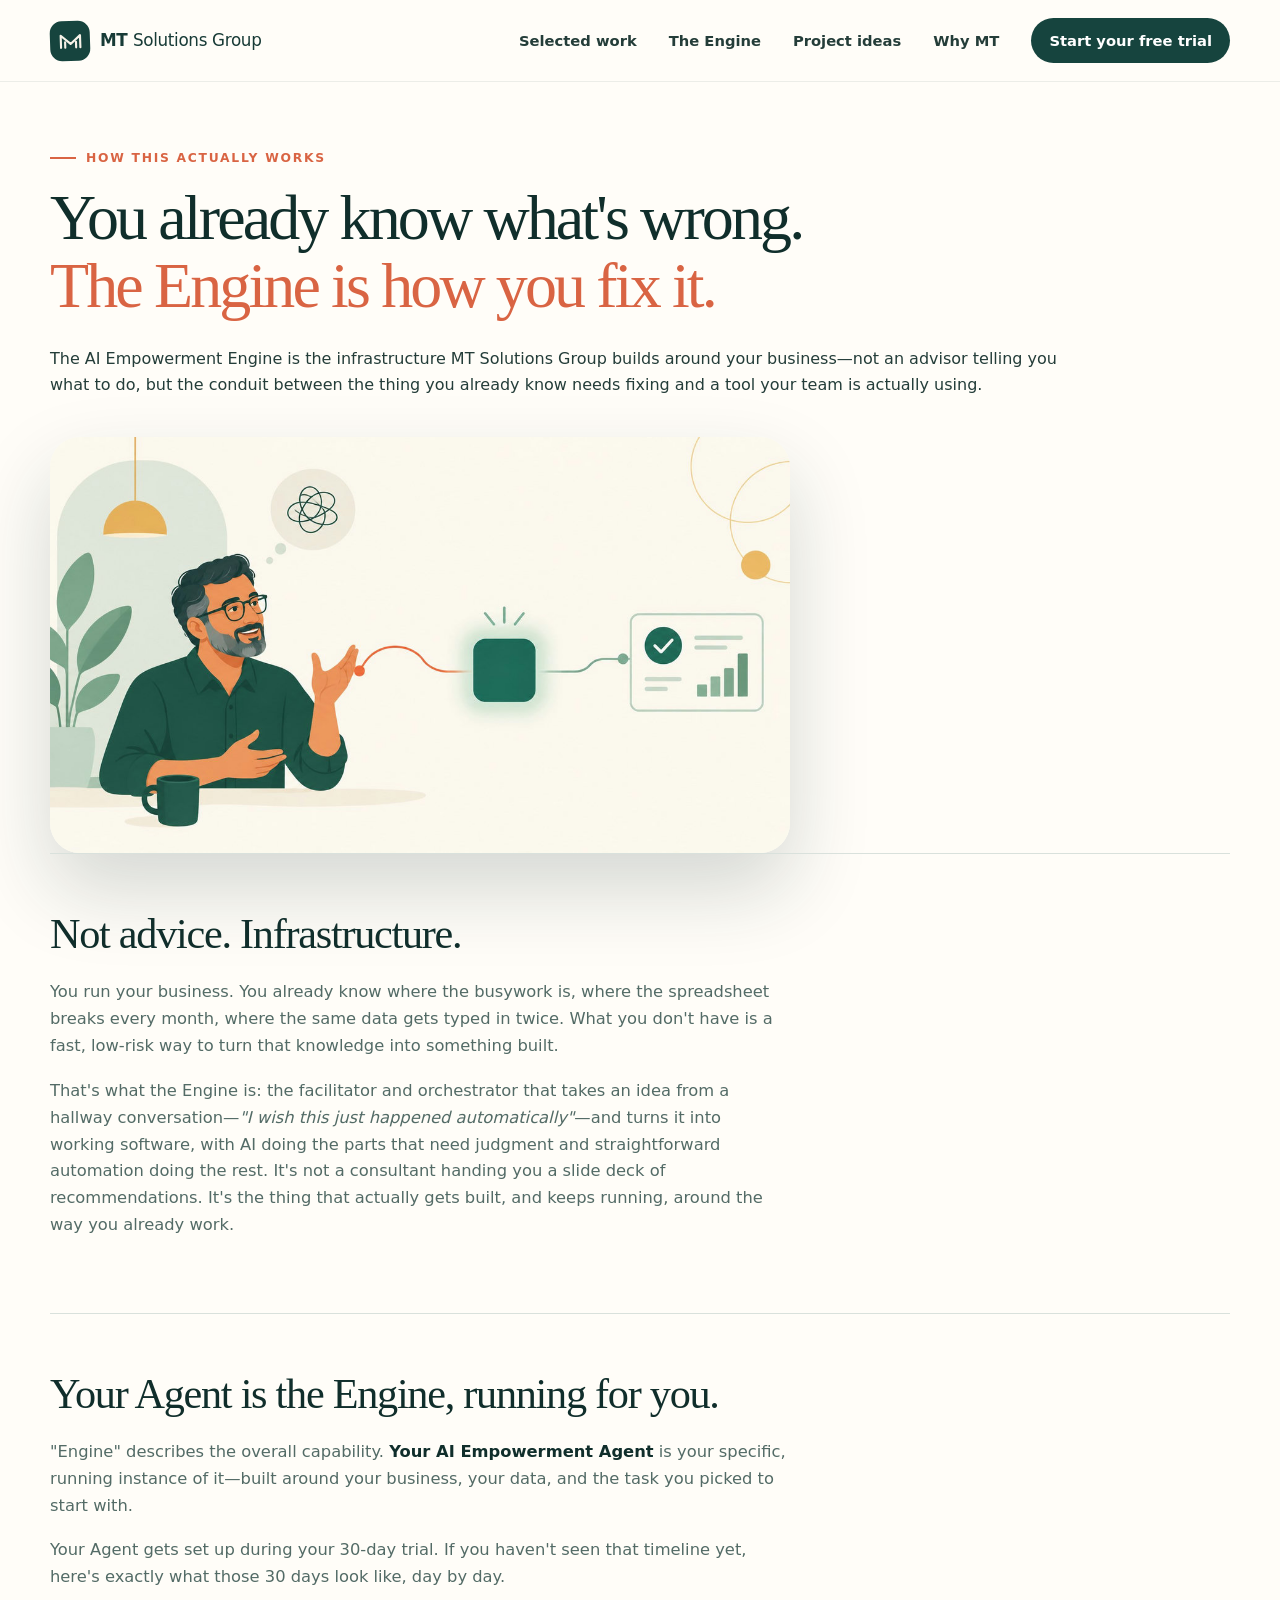
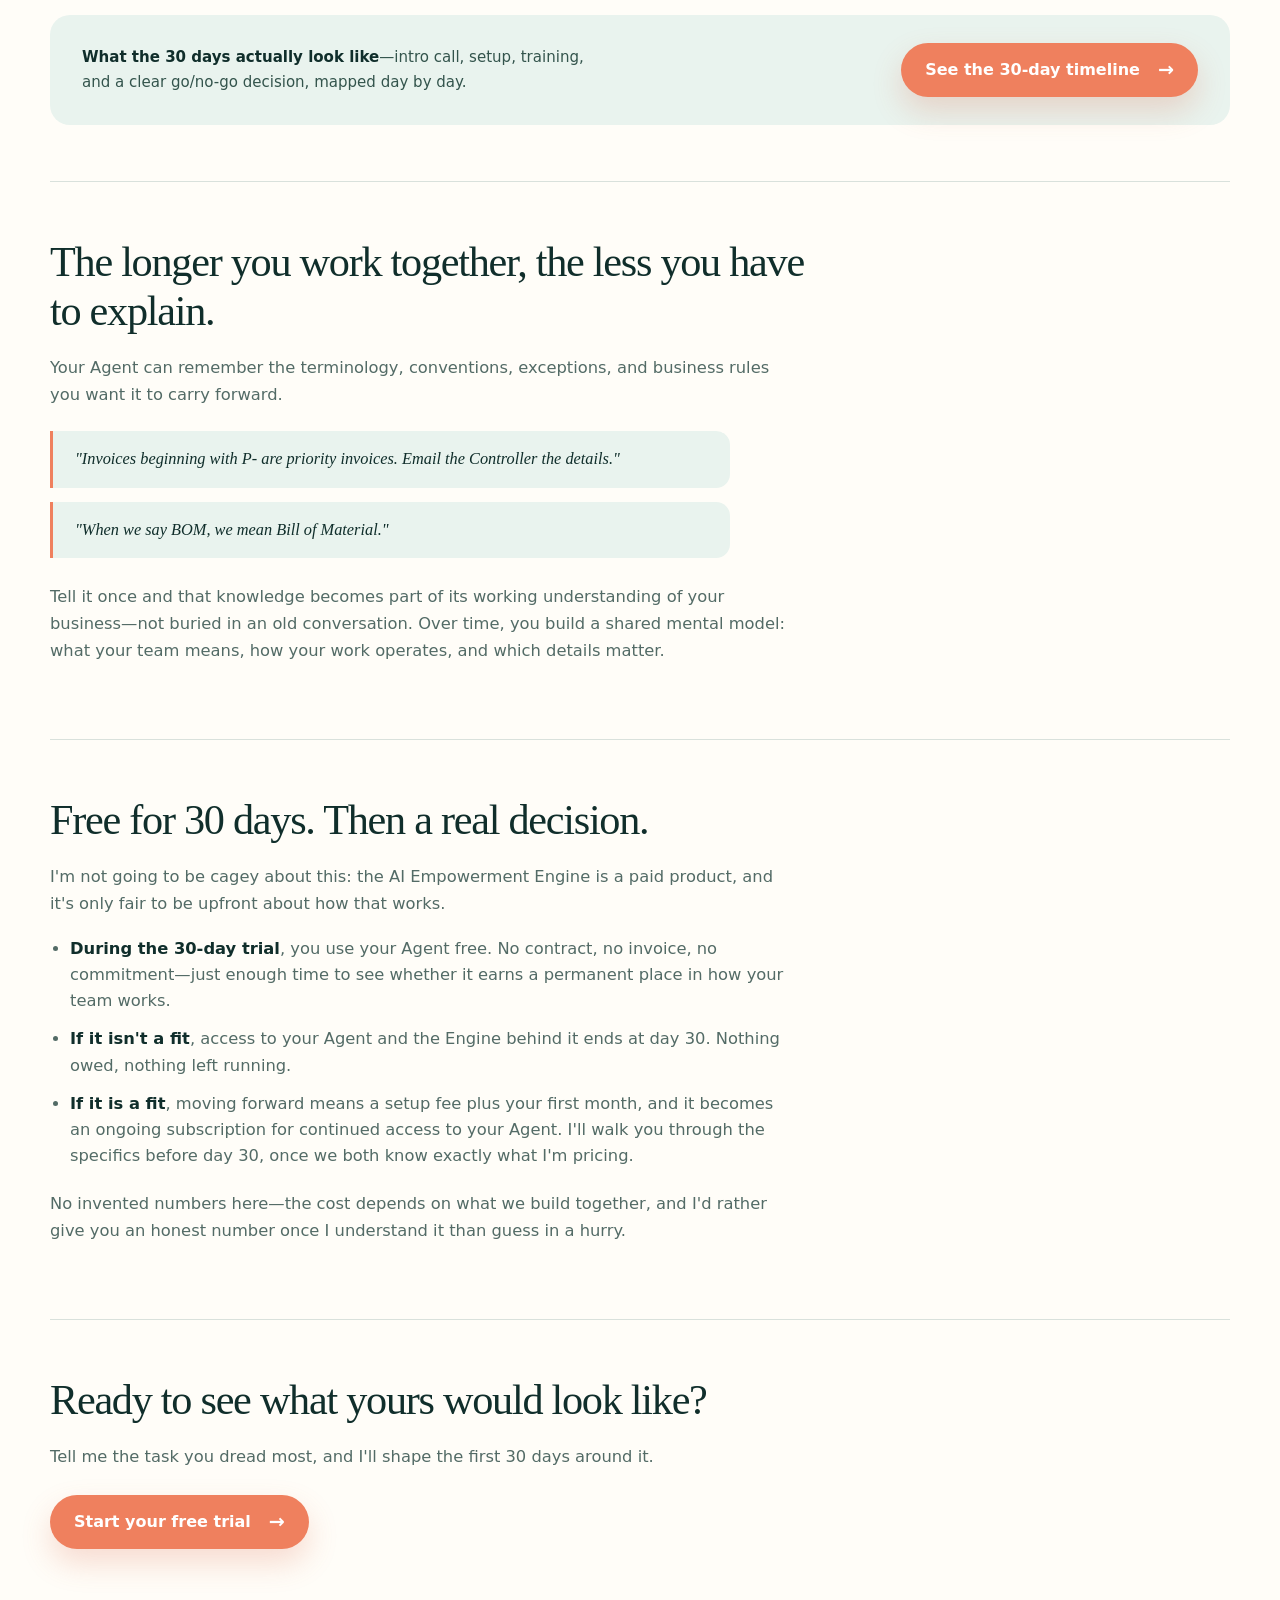
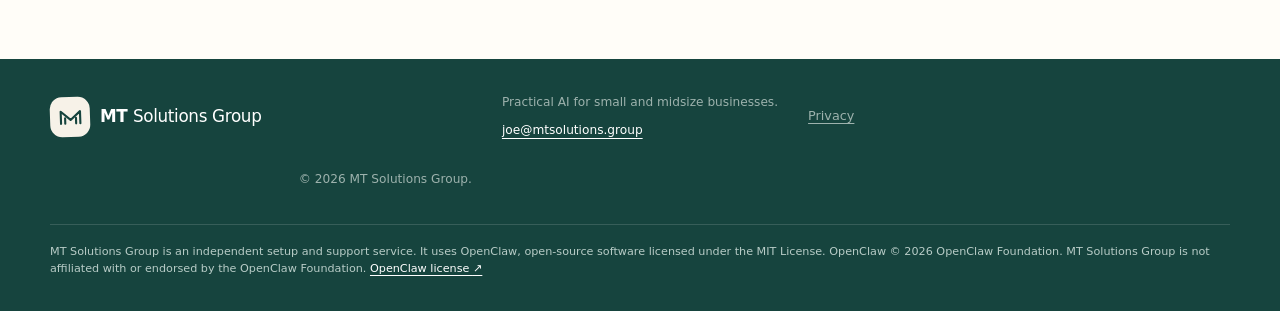
==== empowerment-engine.html @ b466e2d0 "Constrain hero image width to match the page's text column" ====
<!doctype html>
<html lang="en"><head><meta charset="UTF-8" /><meta name="viewport" content="width=device-width, initial-scale=1" />
<title>The AI Empowerment Engine | MT Solutions Group</title><meta name="description" content="What the AI Empowerment Engine is, how your AI Empowerment Agent relates to it, and what actually happens after your 30-day trial." />
<link rel="stylesheet" href="styles.css" /><script src="app.js" defer></script>
<style>
.engine-page{padding-block:70px 100px}
.engine-intro{max-width:1040px}
.engine-intro h1{font:500 clamp(2.6rem,5vw,4.6rem)/1.06 Georgia,serif;letter-spacing:-.045em;margin:0 0 26px;color:var(--ink-deep)}
@media(min-width:761px){.engine-intro h1{white-space:nowrap}}
.engine-intro h1 em{color:var(--coral-dark);font-style:normal}
.engine-intro>p:last-child{max-width:720px;font-size:1.12rem;line-height:1.65;color:#536b66}
.engine-hero-art{max-width:740px;margin-top:40px;border-radius:30px;overflow:hidden;box-shadow:0 36px 80px rgba(16,46,43,.18)}
.engine-hero-art img{display:block;width:100%;height:auto}
.engine-section{border-top:1px solid var(--line);padding-block:56px}
.engine-section h2{font:500 clamp(1.9rem,3.3vw,2.7rem)/1.15 Georgia,serif;letter-spacing:-.03em;color:var(--ink-deep);margin:0 0 20px;max-width:760px}
.engine-section p{max-width:740px;color:#536b66;margin:0 0 18px;font-size:1.02rem;line-height:1.65}
.engine-section p strong{color:var(--ink-deep)}
.engine-link-card{display:flex;flex-wrap:wrap;align-items:center;justify-content:space-between;gap:20px;margin-top:24px;padding:28px 32px;background:var(--mint-pale);border-radius:20px}
.engine-link-card p{margin:0;max-width:520px;color:#33544c;font-size:.94rem}
.engine-link-card .button{flex-shrink:0}
.engine-examples{margin:22px 0 26px;display:grid;gap:14px;max-width:680px}
.engine-examples blockquote{margin:0;padding:16px 22px;border-left:3px solid var(--coral);background:var(--mint-pale);border-radius:0 14px 14px 0;font:italic 500 1.02rem/1.5 Georgia,serif;color:var(--ink-deep)}
.engine-honesty ul{margin:0 0 22px;padding-left:20px;color:#536b66;max-width:740px}
.engine-honesty li{margin-bottom:12px;line-height:1.6;font-size:1.02rem}
.engine-honesty li strong{color:var(--ink-deep)}
.engine-cta{padding-block:56px 10px}
.engine-cta .button{margin-top:6px}
@media(max-width:760px){
.engine-link-card{flex-direction:column;align-items:flex-start}
.engine-link-card .button{width:100%;justify-content:center}
}
</style></head><body>
<a class="skip-link" href="#main">Skip to content</a>
    <header class="site-header">
      <a class="brand" href="index.html#top" aria-label="MT Solutions Group home">
        <span class="brand-mark" aria-hidden="true">
          <svg viewBox="0 0 48 48" role="img">
            <path d="M8 34V14l16 14 16-14v20" />
            <path d="M15 34V25m18 9v-9" />
          </svg>
        </span>
        <span class="brand-name">MT <strong>Solutions Group</strong></span>
      </a>

      <button class="menu-button" type="button" aria-expanded="false" aria-controls="site-nav">
        <span></span><span></span><span></span>
        <span class="sr-only">Open menu</span>
      </button>

      <nav id="site-nav" class="site-nav" aria-label="Main navigation">
        <a href="selected-work.html">Selected work</a>
        <a href="empowerment-engine.html">The Engine</a>
        <a href="project-ideas.html">Project ideas</a>
        <a href="index.html#about">Why MT</a>
        <a class="nav-cta" href="get-started.html#fork">Start your free trial</a>
      </nav>
    </header>

<main id="main" class="section-shell engine-page">

<div class="engine-intro"><p class="eyebrow"><span></span> How this actually works</p>
<h1>You already know what's wrong.<br /><em>The Engine is how you fix it.</em></h1>
<p>The AI Empowerment Engine is the infrastructure MT Solutions Group builds around your business—not an advisor telling you what to do, but the conduit between the thing you already know needs fixing and a tool your team is actually using.</p>
<div class="engine-hero-art"><img src="empowerment-engine-hero.jpg" width="1200" height="675" alt="A person mid-conversation, an already-understood problem shown as a small tangled icon above their head, connected by a line to a deep green Engine node, which connects onward to a finished dashboard with a checkmark and rising bars." /></div>
</div>

<section class="engine-section" aria-labelledby="what-heading">
<h2 id="what-heading">Not advice. Infrastructure.</h2>
<p>You run your business. You already know where the busywork is, where the spreadsheet breaks every month, where the same data gets typed in twice. What you don't have is a fast, low-risk way to turn that knowledge into something built.</p>
<p>That's what the Engine is: the facilitator and orchestrator that takes an idea from a hallway conversation—<em>"I wish this just happened automatically"</em>—and turns it into working software, with AI doing the parts that need judgment and straightforward automation doing the rest. It's not a consultant handing you a slide deck of recommendations. It's the thing that actually gets built, and keeps running, around the way you already work.</p>
</section>

<section class="engine-section" aria-labelledby="agent-heading">
<h2 id="agent-heading">Your Agent is the Engine, running for you.</h2>
<p>"Engine" describes the overall capability. <strong>Your AI Empowerment Agent</strong> is your specific, running instance of it—built around your business, your data, and the task you picked to start with.</p>
<p>Your Agent gets set up during your 30-day trial. If you haven't seen that timeline yet, here's exactly what those 30 days look like, day by day.</p>
<div class="engine-link-card">
<p><strong>What the 30 days actually look like</strong>—intro call, setup, training, and a clear go/no-go decision, mapped day by day.</p>
<a class="button button-primary" href="get-started.html#timeline">See the 30-day timeline <span aria-hidden="true">→</span></a>
</div>
</section>

<section class="engine-section" aria-labelledby="memory-heading" id="memory">
<h2 id="memory-heading">The longer you work together, the less you have to explain.</h2>
<p>Your Agent can remember the terminology, conventions, exceptions, and business rules you want it to carry forward.</p>
<div class="engine-examples">
<blockquote>"Invoices beginning with P- are priority invoices. Email the Controller the details."</blockquote>
<blockquote>"When we say BOM, we mean Bill of Material."</blockquote>
</div>
<p>Tell it once and that knowledge becomes part of its working understanding of your business—not buried in an old conversation. Over time, you build a shared mental model: what your team means, how your work operates, and which details matter.</p>
</section>

<section class="engine-section engine-honesty" aria-labelledby="day30-heading">
<h2 id="day30-heading">Free for 30 days. Then a real decision.</h2>
<p>I'm not going to be cagey about this: the AI Empowerment Engine is a paid product, and it's only fair to be upfront about how that works.</p>
<ul>
<li><strong>During the 30-day trial</strong>, you use your Agent free. No contract, no invoice, no commitment—just enough time to see whether it earns a permanent place in how your team works.</li>
<li><strong>If it isn't a fit</strong>, access to your Agent and the Engine behind it ends at day 30. Nothing owed, nothing left running.</li>
<li><strong>If it is a fit</strong>, moving forward means a setup fee plus your first month, and it becomes an ongoing subscription for continued access to your Agent. I'll walk you through the specifics before day 30, once we both know exactly what I'm pricing.</li>
</ul>
<p>No invented numbers here—the cost depends on what we build together, and I'd rather give you an honest number once I understand it than guess in a hurry.</p>
</section>

<section class="engine-section engine-cta" aria-labelledby="cta-heading">
<h2 id="cta-heading">Ready to see what yours would look like?</h2>
<p>Tell me the task you dread most, and I'll shape the first 30 days around it.</p>
<a class="button button-primary" href="get-started.html#fork">Start your free trial <span aria-hidden="true">→</span></a>
</section>

</main>

    <footer class="site-footer">
      <a class="brand brand-footer" href="index.html#top">
        <span class="brand-mark" aria-hidden="true">
          <svg viewBox="0 0 48 48"><path d="M8 34V14l16 14 16-14v20"/><path d="M15 34V25m18 9v-9"/></svg>
        </span>
        <span class="brand-name">MT <strong>Solutions Group</strong></span>
      </a>
      <div class="footer-contact"><p>Practical AI for small and midsize businesses.</p><a href="mailto:joe@mtsolutions.group">joe@mtsolutions.group</a></div>
      <div class="privacy-links"><a href="privacy.html">Privacy</a><button type="button" data-analytics-settings hidden>Analytics preferences</button></div>
      <p class="copyright">© <span id="year"></span> MT Solutions Group.</p>
      <p class="footer-legal">MT Solutions Group is an independent setup and support service. It uses OpenClaw, open-source software licensed under the MIT License. OpenClaw © 2026 OpenClaw Foundation. MT Solutions Group is not affiliated with or endorsed by the OpenClaw Foundation. <a href="https://github.com/openclaw/openclaw/blob/main/LICENSE" target="_blank" rel="noopener noreferrer">OpenClaw license <span aria-hidden="true">↗</span></a></p>
    </footer>
</body></html>
---- styles.css ----
:root {
  --ink: #183b37;
  --ink-deep: #102e2b;
  --forest: #16443e;
  --forest-bright: #1f5a51;
  --mint: #b9dfce;
  --mint-pale: #e9f3ee;
  --coral: #ef805e;
  --coral-dark: #d96443;
  --cream: #f7f2e8;
  --paper: #fffdf8;
  --gold: #f2c978;
  --text: #243d39;
  --muted: #687b77;
  --line: #d9e1dc;
  --shadow: 0 22px 60px rgba(21, 58, 53, 0.12);
  --radius: 26px;
}

* { box-sizing: border-box; }
html { scroll-behavior: smooth; }
body {
  margin: 0;
  color: var(--text);
  background: var(--paper);
  font-family: Inter, ui-sans-serif, system-ui, -apple-system, BlinkMacSystemFont, "Segoe UI", sans-serif;
  line-height: 1.6;
  -webkit-font-smoothing: antialiased;
}

button, input, textarea { font: inherit; }
button, a { -webkit-tap-highlight-color: transparent; }
a { color: inherit; text-decoration: none; }
button { color: inherit; }
.sr-only {
  position: absolute !important;
  width: 1px; height: 1px; padding: 0; margin: -1px;
  overflow: hidden; clip: rect(0, 0, 0, 0); white-space: nowrap; border: 0;
}
.skip-link {
  position: fixed; z-index: 1000; left: 1rem; top: -5rem;
  background: var(--cream); color: var(--ink); padding: .75rem 1rem; border-radius: 8px;
}
.skip-link:focus { top: 1rem; }

.section-shell { width: min(1180px, calc(100% - 48px)); margin-inline: auto; }
.section-space { padding-block: 120px; }

.site-header {
  position: sticky; top: 0; z-index: 100;
  display: flex; align-items: center; justify-content: space-between;
  height: 82px; padding: 0 max(24px, calc((100vw - 1180px) / 2));
  background: rgba(255, 253, 248, .92);
  border-bottom: 1px solid rgba(24, 59, 55, .08);
  backdrop-filter: blur(16px);
}
.brand { display: inline-flex; align-items: center; gap: 10px; color: var(--ink); }
.brand-mark {
  display: grid; place-items: center; width: 40px; height: 40px;
  color: var(--cream); background: var(--forest); border-radius: 12px;
  transform: rotate(-2deg);
}
.brand-mark svg { width: 29px; fill: none; stroke: currentColor; stroke-width: 3.5; stroke-linecap: round; stroke-linejoin: round; }
.brand-name { font-size: 1.05rem; font-weight: 800; letter-spacing: -.02em; }
.brand-name strong { font-weight: 500; }
.site-nav { display: flex; align-items: center; gap: 32px; font-size: .92rem; font-weight: 650; }
.site-nav a:not(.nav-cta) { position: relative; }
.site-nav a:not(.nav-cta)::after {
  content: ""; position: absolute; left: 0; right: 100%; bottom: -5px; height: 2px;
  background: var(--coral); transition: right .22s ease;
}
.site-nav a:hover::after { right: 0; }
.nav-cta { padding: 11px 18px; color: white; background: var(--forest); border-radius: 999px; transition: transform .2s, background .2s; }
.nav-cta:hover { background: var(--forest-bright); transform: translateY(-2px); }
.menu-button { display: none; background: transparent; border: 0; padding: 8px; }
.menu-button > span:not(.sr-only) { display: block; width: 24px; height: 2px; margin: 5px; background: var(--ink); }

.hero {
  min-height: calc(100vh - 82px); display: grid; grid-template-columns: minmax(0, 1.03fr) minmax(0, .97fr);
  align-items: center; gap: 72px; padding-block: 88px 100px;
}
.eyebrow {
  display: flex; align-items: center; gap: 10px; margin: 0 0 20px;
  color: var(--coral-dark); font-size: .77rem; line-height: 1; font-weight: 800;
  text-transform: uppercase; letter-spacing: .14em;
}
.eyebrow span { display: block; width: 26px; height: 2px; background: currentColor; }
.hero h1, .section-heading h2, .about-card h2 {
  margin: 0; color: var(--ink-deep); font-family: Georgia, "Times New Roman", serif;
  font-weight: 500; letter-spacing: -.055em; line-height: .98;
}
.hero h1 { font-size: clamp(3.7rem, 6.3vw, 6rem); }
.hero h1 em { color: var(--coral); font-weight: 500; }
.hero-lede { max-width: 610px; margin: 32px 0 34px; color: #536b66; font-size: clamp(1.08rem, 2vw, 1.28rem); line-height: 1.7; }
.hero-lede p { margin: 0 0 16px; }
.hero-lede p:last-child { margin-bottom: 0; }
.hero-actions { display: flex; align-items: center; gap: 27px; flex-wrap: wrap; }
.button {
  display: inline-flex; align-items: center; justify-content: center; gap: 18px;
  min-height: 54px; padding: 0 24px; border: 0; border-radius: 999px;
  font-weight: 750; cursor: pointer; transition: transform .2s, box-shadow .2s, background .2s;
}
.button:hover { transform: translateY(-3px); }
.button-primary { color: white; background: var(--coral); box-shadow: 0 14px 30px rgba(217, 100, 67, .22); }
.button-primary:hover { background: var(--coral-dark); box-shadow: 0 18px 34px rgba(217, 100, 67, .3); }
.button span { font-size: 1.2rem; }
.text-link { color: var(--ink); font-weight: 750; border-bottom: 1px solid var(--mint); }
.text-link span { margin-left: 6px; color: var(--coral); }
.microcopy { margin: 17px 0 0 5px; color: #84938f; font-size: .8rem; }

.hero-visual { position: relative; z-index: 150; min-width: 0; isolation: isolate; }
.visual-glow {
  position: absolute; z-index: -2; inset: -18% -10%;
  background: radial-gradient(circle at center, rgba(185, 223, 206, .7), rgba(185, 223, 206, 0) 66%);
}
.engine-illustration {
  position: relative; width: 100%; aspect-ratio: 1448 / 1086;
  box-shadow: 0 36px 80px rgba(16, 46, 43, .18); border-radius: 30px;
}
.engine-illustration > img { display: block; width: 100%; height: 100%; object-fit: cover; border-radius: 30px; }
.engine-node {
  position: absolute; left: var(--nx); top: var(--ny); transform: translate(-50%, -50%);
  width: 5.6%; aspect-ratio: 1; display: grid; place-items: center;
}
.engine-node img { width: 52%; height: 52%; object-fit: contain; }
.engine-more {
  position: absolute; left: var(--nx); top: var(--ny); transform: translate(-50%, -50%);
  margin: 0; color: var(--forest); font-size: clamp(.52rem, 1.1vw, .66rem); font-weight: 800;
  letter-spacing: .02em; white-space: nowrap;
}
.engine-hub-label {
  position: absolute; left: var(--nx); top: var(--ny); transform: translate(-50%, -50%);
  width: 23%; aspect-ratio: 1.28; padding: 2%; box-sizing: border-box;
  display: grid; place-items: center; text-align: center;
  background: #195949; border-radius: 14%;
  box-shadow: 0 11px 24px rgba(10, 40, 34, .22), 0 2px 6px rgba(10, 40, 34, .18);
  will-change: transform, box-shadow;
}
.engine-hub-label:hover { animation: engine-hub-pulse 2.8s ease-in-out infinite; }
.engine-hub-label b {
  display: block; width: 100%; overflow-wrap: break-word;
  color: rgba(247, 242, 232, .9); font-size: clamp(.6rem, 1.25vw, .78rem); font-weight: 700; line-height: 1.25;
  text-shadow: 0 1px 2px rgba(5, 25, 21, .45);
}
@keyframes engine-hub-pulse {
  0%, 66%, 100% { transform: translate(-50%, -50%) scale(1); box-shadow: 0 11px 24px rgba(10, 40, 34, .22), 0 2px 6px rgba(10, 40, 34, .18); }
  78% { transform: translate(-50%, -50%) scale(1.035); box-shadow: 0 14px 30px rgba(10, 40, 34, .28), 0 3px 8px rgba(10, 40, 34, .2); }
  88% { transform: translate(-50%, -50%) scale(1); box-shadow: 0 11px 24px rgba(10, 40, 34, .22), 0 2px 6px rgba(10, 40, 34, .18); }
}
.engine-chat-trigger {
  position: absolute; left: var(--nx); top: var(--ny); transform: translate(-50%, -50%);
  background: #fff; border: 1px solid rgba(22, 68, 62, .14); border-radius: 999px;
  padding: 7px 13px; box-shadow: 0 10px 24px rgba(16, 46, 43, .14); cursor: help;
  font: inherit; white-space: nowrap;
}
.engine-chat-trigger span { font-size: clamp(.58rem, 1.35vw, .72rem); font-weight: 700; color: var(--ink); }
.engine-chat-trigger b { color: var(--coral-dark); }
.engine-chat-tooltip {
  position: absolute; z-index: 150; left: var(--nx); top: var(--ny);
  transform: translate(-50%, calc(-100% - 16px)) translateY(6px);
  width: min(320px, 78%); background: #fff; border-radius: 18px; padding: 16px 16px 10px;
  box-shadow: 0 30px 60px rgba(16, 46, 43, .24); border: 1px solid rgba(22, 68, 62, .1);
  opacity: 0; visibility: hidden; pointer-events: none;
  transition: opacity .18s ease, transform .18s ease, visibility .18s;
}
.engine-illustration:has(.engine-chat-trigger:hover) .engine-chat-tooltip,
.engine-illustration:has(.engine-chat-trigger:focus-visible) .engine-chat-tooltip,
.engine-chat-tooltip:hover,
.engine-chat-tooltip.is-open {
  opacity: 1; visibility: visible; pointer-events: auto; transform: translate(-50%, calc(-100% - 16px)) translateY(0);
}
.hero-visual:has(.engine-chat-trigger:hover),
.hero-visual:has(.engine-chat-trigger:focus-visible),
.hero-visual:has(.engine-chat-tooltip:hover),
.hero-visual:has(.engine-chat-tooltip.is-open) {
  z-index: 300;
}
.window-bar {
  display: flex; align-items: center; gap: 7px; height: 62px;
  margin-inline: -26px; padding-inline: 24px; border-bottom: 1px solid #e8ece9;
}
.window-bar > span { width: 8px; height: 8px; border-radius: 50%; background: #dce3df; }
.window-bar p { margin: 0 auto 0 8px; font-size: .82rem; font-weight: 750; }
.window-bar b { padding: 5px 10px; color: #236d50; background: #e5f5e9; border-radius: 20px; font-size: .68rem; text-transform: uppercase; letter-spacing: .08em; }
.creation-chat { display: flex; flex-direction: column; gap: 9px; padding: 22px 4px 4px; }
.creation-chat .chat-line { max-width: 94%; gap: 4px; }
.creation-chat .chat-bubble { padding: 9px 13px; font-size: .8rem; line-height: 1.4; border-radius: 14px; }
.creation-chat .chat-label { font-size: .6rem; }
.creation-more { margin: 0; padding: 1px 0 3px; text-align: center; color: #9fada8; font-size: .68rem; letter-spacing: .05em; }
.engine-proof {
  position: relative;
  display: grid; grid-template-columns: auto 1fr; gap: 11px; align-items: start;
  width: calc(100% - 38px); margin: 22px auto 0; padding: 14px 17px;
  color: #536b66; background: rgba(255, 253, 248, .88); border: 1px solid rgba(22, 68, 62, .12);
  border-radius: 16px; box-shadow: 0 14px 34px rgba(16, 46, 43, .08); backdrop-filter: blur(8px);
}
.engine-proof-mark { display: grid; place-items: center; width: 23px; height: 23px; color: white; background: var(--coral); border-radius: 50%; font-size: .74rem; font-weight: 800; }
.engine-proof p { margin: 1px 0 0; font-size: .77rem; line-height: 1.55; }
.engine-proof strong { color: var(--ink-deep); }
.proof-trigger {
  background: none; border: 0; padding: 0; margin: 0; font: inherit; cursor: help;
  color: var(--coral-dark); font-weight: 750; text-decoration: underline dotted; text-underline-offset: 3px;
}
.proof-trigger:hover, .proof-trigger:focus-visible { color: var(--coral); }
.proof-tooltip {
  position: absolute; z-index: 150; left: 50%; bottom: calc(100% + 14px);
  width: min(440px, 88vw); background: white; border-radius: 18px; overflow: hidden;
  box-shadow: 0 30px 60px rgba(16, 46, 43, .24); border: 1px solid rgba(22, 68, 62, .1);
  opacity: 0; visibility: hidden; pointer-events: none;
  transform: translateX(-50%) translateY(6px);
  transition: opacity .18s ease, transform .18s ease, visibility .18s;
}
.proof-tooltip img { display: block; width: 100%; height: auto; }
.proof-tooltip-caption { margin: 0; padding: 14px 18px 18px; font-size: .78rem; line-height: 1.55; color: #687b77; }
.proof-tooltip-caption strong { color: var(--ink-deep); }
.engine-proof:has(.proof-trigger:hover) .proof-tooltip,
.engine-proof:has(.proof-trigger:focus-visible) .proof-tooltip,
.proof-tooltip:hover,
.proof-tooltip.is-open {
  opacity: 1; visibility: visible; pointer-events: auto; transform: translateX(-50%) translateY(0);
}
.trust-strip { display: grid; grid-template-columns: repeat(3, 1fr); background: var(--ink-deep); color: white; padding: 28px max(24px, calc((100vw - 1180px) / 2)); }
.trust-strip > div { display: flex; align-items: center; gap: 16px; padding: 5px 28px; border-right: 1px solid rgba(255,255,255,.13); }
.trust-strip > div:first-child { padding-left: 0; }
.trust-strip > div:last-child { border: 0; }
.trust-strip span { color: var(--gold); font-family: Georgia, serif; font-size: 1.7rem; }
.trust-strip p { margin: 0; color: #b8ccc7; font-size: .78rem; line-height: 1.35; }
.trust-strip strong { display: block; color: white; font-size: .88rem; }

.section-heading { display: grid; grid-template-columns: 1fr 1fr; column-gap: 70px; align-items: end; margin-bottom: 52px; }
.section-heading .eyebrow { grid-column: 1 / -1; }
.section-heading h2 { font-size: clamp(2.65rem, 4.5vw, 4.4rem); }
.section-heading > p:last-child { max-width: 450px; margin: 0 0 5px; color: var(--muted); font-size: 1.08rem; }
.card-link { color: var(--ink); font-size: .82rem; font-weight: 750; }
.card-link b { margin-left: 5px; color: var(--coral); }

.eyebrow-light { color: var(--gold); }
.step-counter { padding: 6px 10px; color: #6c7e7a; background: #f1f5f2; border-radius: 20px; font-size: .68rem; font-weight: 750; }
.progress-track { height: 4px; background: #edf1ef; }
.progress-track span { display: block; width: 25%; height: 100%; background: var(--coral); transition: width .35s ease; }
.result-grid { display: grid; grid-template-columns: 1fr 1fr; gap: 10px; }
.result-grid div { padding: 12px 14px; background: #f1f6f3; border-radius: 12px; }
.result-grid small, .result-grid strong { display: block; }
.result-grid small { color: #80918c; font-size: .64rem; text-transform: uppercase; letter-spacing: .07em; }
.result-grid strong { color: var(--ink); font-size: .78rem; }
.lead-capture { margin-top: 14px; padding: 16px; background: var(--cream); border-radius: 15px; }
.lead-capture > p:first-child { margin: 0 0 12px; color: #5f6f6a; font-size: .74rem; line-height: 1.45; }
.lead-capture > p strong { color: var(--ink); font-size: .84rem; }
.lead-fields { display: grid; grid-template-columns: 1fr 1fr; gap: 8px; }
.lead-fields label { color: #687a75; font-size: .62rem; font-weight: 750; text-transform: uppercase; letter-spacing: .05em; }
.lead-fields input { width: 100%; margin-top: 3px; padding: 9px 10px; background: white; border: 1px solid #dcded8; border-radius: 8px; outline: none; font-size: .75rem; text-transform: none; letter-spacing: 0; }
.lead-fields input:focus { border-color: var(--forest-bright); }
.lead-capture .button { width: 100%; min-height: 42px; margin-top: 10px; font-size: .78rem; }
.preview-note { margin: 8px 0 0 !important; color: #9b7e66 !important; text-align: center; font-size: .62rem !important; }
.restart-button { display: block; margin: 12px auto 0; color: #70827d; background: transparent; border: 0; cursor: pointer; font-size: .7rem; }

.process-section .section-heading { margin-bottom: 40px; }
.process-list { border-top: 1px solid var(--line); }
.process-step { display: grid; grid-template-columns: 100px 1fr; padding: 40px 10px; border-bottom: 1px solid var(--line); }
.process-step > span { color: var(--coral); font-family: Georgia, serif; font-size: 2.4rem; }
.process-step > div { display: grid; grid-template-columns: 150px 1fr 1.3fr; align-items: baseline; gap: 32px; }
.process-step small { color: var(--coral-dark); font-size: .72rem; font-weight: 800; text-transform: uppercase; letter-spacing: .1em; }
.process-step h3 { margin: 0; color: var(--ink); font-family: Georgia, serif; font-size: 1.45rem; }
.process-step p { margin: 0; color: var(--muted); font-size: .92rem; }

.about-section { padding-bottom: 120px; }
.about-card { display: grid; grid-template-columns: 1.12fr .88fr; gap: 80px; align-items: center; padding: 72px; color: white; background: var(--ink-deep); border-radius: 34px; overflow: hidden; position: relative; }
.about-card::after { content: ""; position: absolute; right: -100px; bottom: -200px; width: 440px; height: 440px; border: 1px solid rgba(185,223,206,.17); border-radius: 50%; box-shadow: 0 0 0 55px rgba(185,223,206,.035), 0 0 0 110px rgba(185,223,206,.025); }
.about-card h2 { color: white; font-size: clamp(2.2rem, 3.7vw, 3.7rem); }
.about-copy { position: relative; z-index: 1; }
.about-copy p { margin: 0 0 28px; color: #bdceca; }
.button-cream { color: var(--ink); background: var(--cream); }
.button-cream:hover { background: white; }

.site-footer { display: grid; grid-template-columns: 1fr auto 1fr; align-items: center; gap: 30px; padding: 34px max(24px, calc((100vw - 1180px) / 2)); color: #9db2ad; background: var(--forest); font-size: .76rem; }
.brand-footer { color: white; }
.brand-footer .brand-mark { color: var(--forest); background: var(--cream); }
.site-footer p { margin: 0; }
.copyright { text-align: right; }
.footer-legal {
  grid-column: 1 / -1; margin-top: 4px !important; padding-top: 18px;
  color: #b8ccc7; border-top: 1px solid rgba(255,255,255,.14);
  font-size: .7rem; line-height: 1.55;
}
.footer-legal a { color: white; text-decoration: underline; text-underline-offset: 3px; }
.privacy-site-footer { margin-top: 72px; }

.reveal { opacity: 0; transform: translateY(18px); transition: opacity .65s ease, transform .65s ease; }
.reveal.visible { opacity: 1; transform: translateY(0); }

@media (max-width: 980px) {
  .site-nav { position: fixed; left: 16px; right: 16px; top: 72px; display: none; flex-direction: column; align-items: stretch; gap: 6px; padding: 16px; background: white; border: 1px solid var(--line); border-radius: 18px; box-shadow: var(--shadow); }
  .site-nav.open { display: flex; }
  .site-nav a { padding: 12px; }
  .nav-cta { text-align: center; }
  .menu-button { display: block; }
  .hero { grid-template-columns: 1fr; gap: 75px; padding-top: 70px; }
  .hero-copy { max-width: 730px; }
  .hero-visual { width: min(600px, 94%); margin-inline: auto; }
  .section-heading { grid-template-columns: 1fr; row-gap: 22px; }
  .process-step > div { grid-template-columns: 110px 1fr; }
  .process-step p { grid-column: 2; }
  .about-card { grid-template-columns: 1fr; gap: 30px; padding: 55px; }
  .site-footer { grid-template-columns: 1fr 1fr; }
  .site-footer > p:nth-child(2) { display: none; }
}

@media (max-width: 680px) {
  .section-shell { width: min(100% - 32px, 1180px); }
  .section-space { padding-block: 82px; }
  .site-header { height: 70px; padding-inline: 16px; }
  .brand-name { font-size: .94rem; }
  .brand-mark { width: 36px; height: 36px; }
  .hero { min-height: auto; gap: 65px; padding-block: 60px 78px; }
  .hero h1 { font-size: clamp(3.35rem, 15vw, 4.7rem); }
  .hero-lede { margin-block: 24px 28px; font-size: 1rem; }
  .hero-actions { align-items: flex-start; flex-direction: column; gap: 18px; }
  .window-bar { margin-inline: -15px; }
  .creation-chat .chat-bubble { font-size: .78rem; }
  .engine-proof { width: calc(100% - 14px); margin-top: 18px; padding: 13px 14px; }
  .engine-proof p { font-size: .74rem; }
  .trust-strip { grid-template-columns: 1fr; }
  .trust-strip > div, .trust-strip > div:first-child { padding: 16px 0; border-right: 0; border-bottom: 1px solid rgba(255,255,255,.13); }
  .trust-strip > div:last-child { border: 0; }
  .section-heading h2 { font-size: clamp(2.5rem, 11vw, 3.4rem); }
  .result-grid, .lead-fields { grid-template-columns: 1fr; }
  .process-step { grid-template-columns: 52px 1fr; padding-block: 32px; }
  .process-step > div { grid-template-columns: 1fr; gap: 5px; }
  .process-step p { grid-column: 1; margin-top: 9px; }
  .about-section { width: 100%; padding-bottom: 0; }
  .about-card { padding: 62px 28px; border-radius: 0; }
  .site-footer { grid-template-columns: 1fr; justify-items: center; text-align: center; }
  .copyright { text-align: center; }
}

@media (prefers-reduced-motion: reduce) {
  html { scroll-behavior: auto; }
  *, *::before, *::after { animation-duration: .01ms !important; animation-iteration-count: 1 !important; transition-duration: .01ms !important; }
  .reveal { opacity: 1; transform: none; }
}

/* Direct contact remains visible on small screens. */
.about-copy .direct-contact { margin: 24px 0 0; }
.direct-contact a, .footer-contact a { text-decoration: underline; text-underline-offset: 4px; overflow-wrap: anywhere; }
.direct-contact a { color: white; }
.footer-contact a { display: inline-block; margin-top: 8px; color: white; }

/* Preserve the supplied portrait; rounded corners are presentation only. */
.founder-profile { margin: 0 0 28px; }
.founder-headshot { display: block; width: min(100%, 280px); height: auto; aspect-ratio: 1; border-radius: 24px; border: 1px solid rgba(255,255,255,.18); }
.founder-profile figcaption { margin-top: 16px; }
.founder-profile strong { display: block; color: white; font-size: 1.15rem; }
.founder-profile span { display: block; margin-top: 4px; color: #bdceca; font-size: .9rem; }

.founder-linkedin { display: inline-block; margin-top: 12px; color: white; text-decoration: underline; text-underline-offset: 4px; }
.founder-linkedin:hover { color: var(--cream); }
.founder-linkedin:focus-visible { outline: 2px solid white; outline-offset: 5px; border-radius: 3px; }
.founder-profile .linkedin-external { display: inline; color: inherit; font-size: inherit; }

/* Clear offers, specific work, and a useful take-away. */
[hidden] { display: none !important; }
section[id], article[id] { scroll-margin-top: 100px; }
.reveal { opacity: 1; transform: none; }
.will-reveal:not(.visible) { opacity: 0; transform: translateY(18px); }
.about-card::after { pointer-events: none; }
.hero-lede strong { display: block; color: var(--ink-deep); margin-bottom: 14px; }
.microcopy { color: #536b66; }
.work-grid { display: grid; grid-template-columns: repeat(3, minmax(0, 1fr)); gap: 24px; }
.work-card { display: flex; flex-direction: column; align-items: flex-start; padding: 32px; border: 1px solid var(--line); border-radius: 22px; background: var(--mint-pale); transition: transform .2s; }
.work-card:hover { transform: translateY(-4px); }
.work-card h3 { font: 500 1.75rem/1.15 Georgia, serif; letter-spacing: -.03em; margin: 20px 0 12px; }
.work-card p { color: #536b66; }
.work-card .text-link { margin-top: auto; }
.work-category { font-size: .73rem; text-transform: uppercase; letter-spacing: .09em; font-weight: 800; color: #41665e; }
.engagement-section { padding-top: 90px; }
.engagement-card { padding: clamp(28px, 5vw, 60px); background: var(--cream); border: 1px solid var(--line); border-radius: 28px; }
.engagement-card h2 { font: 500 clamp(2rem, 4vw, 3.2rem)/1.08 Georgia, serif; letter-spacing: -.04em; max-width: 820px; margin: 0 0 24px; }
.engagement-card > p:not(.eyebrow) { max-width: 780px; color: #536b66; }
.engagement-card .button { margin-top: 12px; }
.brief-details { margin: 20px 0; font-size: .86rem; }
.brief-details dt { color: var(--ink); font-weight: 800; margin-top: 16px; }
.brief-details dd { margin: 4px 0 0; color: #536b66; white-space: pre-wrap; overflow-wrap: anywhere; }
.brief-caveat, .handoff-note { font-size: .78rem; color: #536b66; }
.handoff-note a { text-decoration: underline; overflow-wrap: anywhere; }
.brief-actions { display: flex; flex-wrap: wrap; gap: 10px; }
.brief-actions .button { min-height: 46px; padding: 12px 18px; font-size: .8rem; text-align: center; }
.button-secondary { background: var(--mint-pale); color: var(--forest); }
.selected-work-page { padding-block: 80px 100px; }
.work-page-intro { max-width: 920px; }
.work-page-intro h1 { font: 500 clamp(2.6rem, 5vw, 4.6rem)/1.06 Georgia, serif; letter-spacing: -.045em; margin: 0 0 28px; }
.work-page-intro em { color: var(--coral-dark); }
.work-page-intro > p:last-child { max-width: 780px; font-size: 1.12rem; color: #536b66; }
.case-nav { display: flex; flex-wrap: wrap; gap: 16px 30px; margin-block: 35px 65px; }
.case-nav a { text-decoration: underline; text-underline-offset: 5px; }
.case-study { border-top: 1px solid var(--line); padding-block: 65px; }
.case-study h2 { max-width: 900px; font: 500 clamp(2rem, 4vw, 3.3rem)/1.1 Georgia, serif; letter-spacing: -.04em; margin: 0 0 24px; }
.case-lede { max-width: 820px; font-size: 1.18rem; }
.case-columns { display: grid; grid-template-columns: repeat(2, minmax(0, 1fr)); gap: 45px; margin-block: 30px; }
.case-columns h3 { font-size: 1.1rem; margin-bottom: 10px; }
.case-columns p { color: #536b66; }
.workflow-example { padding: 28px; background: var(--mint-pale); border-radius: 22px; margin-block: 35px; }
.case-flow { display: grid; grid-template-columns: repeat(4, minmax(0, 1fr)); padding: 0; margin: 22px 0 0; gap: 16px; list-style: none; counter-reset: workflow; }
.case-flow li { counter-increment: workflow; background: white; border-radius: 14px; padding: 20px; }
.case-flow li::before { content: counter(workflow, decimal-leading-zero); display: block; color: var(--coral-dark); font-weight: 800; margin-bottom: 12px; }
.case-flow b, .case-flow span { display: block; }
.case-flow span { font-size: .88rem; color: #536b66; margin-top: 8px; }
.case-takeaway { padding-left: 22px; border-left: 3px solid var(--coral); font-weight: 650; max-width: 850px; }
a:focus-visible, button:focus-visible { outline: 3px solid var(--coral-dark); outline-offset: 5px; }
@media (max-width: 980px) { .work-grid { grid-template-columns: 1fr; } .case-flow { grid-template-columns: repeat(2, minmax(0, 1fr)); } }
@media (max-width: 680px) { .case-columns, .case-flow { grid-template-columns: 1fr; gap: 18px; } .workflow-example { padding: 20px; } .selected-work-page { padding-top: 45px; } .work-card { padding: 28px; } .brief-actions .button { width: 100%; } .step-counter { flex-shrink: 0; } .engagement-card .button { height: auto; padding-block: 14px; text-align: center; } }
@media (prefers-reduced-motion: reduce) { .will-reveal:not(.visible) { opacity: 1; transform: none; } }
@media (max-width: 680px) { .visual-glow { inset-inline: 0; } }
@media (min-width: 981px) {
  .hero-copy { position: relative; z-index: 160; min-width: 0; }
  .hero h1 { width: max-content; white-space: nowrap; font-size: clamp(3.3rem, 4.7vw, 4.25rem); }
  .hero-title-break { display: none; }
}

/* Visual selected-work stories: native, responsive, no external animation service. */
.selected-work-page { padding-top: 50px; }
.work-page-intro h1 { font-size: clamp(2.5rem, 4.5vw, 4rem); }
.work-page-intro > p:last-child { font-size: 1rem; }
.work-tabs { display: flex; gap: 8px; padding: 7px; margin: 30px 0 0; background: var(--mint-pale); border-radius: 18px; }
.work-tab { flex: 1; padding: 15px 18px; text-align: center; border-radius: 12px; font-weight: 750; font-size: .95rem; }
.work-tab[aria-selected="true"] { color: white; background: var(--forest); box-shadow: 0 5px 15px #163d3820; }
.work-tab:hover:not([aria-selected="true"]) { background: #d9e9df; }
.case-panel { padding-block: 38px 65px; border-top: 0; }
.case-heading h2 { font-size: clamp(1.9rem, 3vw, 2.8rem); margin-bottom: 14px; }
.case-heading .eyebrow { margin-bottom: 15px; }
.case-heading .case-lede { font-size: 1.05rem; margin-top: 0; max-width: 900px; }
.workflow-theater { padding: 26px; border: 1px solid var(--line); border-radius: 26px; background: linear-gradient(135deg, #edf5ef, #f8f2e7); margin-block: 24px; }
.theater-top { display: flex; justify-content: space-between; gap: 10px; align-items: center; }
.theater-top .work-category { font-size: .65rem; }
.sample-label { color: #566b63; font-size: .7rem; }
.scene-steps { display: grid; grid-template-columns: repeat(4, minmax(0, 1fr)); gap: 17px; list-style: none; padding: 0; margin: 25px 0 18px; }
.scene-step { position: relative; border: 2px solid transparent; border-radius: 18px; background: #fffdf8; padding: 15px; box-shadow: 0 6px 15px #163d3808; transition: border-color .3s, background .3s, transform .3s; min-width: 0; }
.scene-step:not(:last-child)::after { content: '→'; position: absolute; top: 75px; right: -18px; width: 16px; color: #59776c; font-size: 20px; z-index: 1; }
.scene-step.is-current { border-color: var(--coral); background: white; transform: translateY(-4px); box-shadow: 0 12px 25px #a6593020; }
.scene-step.is-complete { border-color: #b9dfce; }
.scene-select { display: block; text-align: left; width: 100%; border: 0; padding: 0; background: none; cursor: pointer; }
.scene-number { display: block; color: #5b7468; font-size: .7rem; font-weight: 800; letter-spacing: .1em; }
.scene-icon { display: grid; place-items: center; height: 92px; }
.scene-icon svg { width: 66px; height: 66px; fill: none; stroke: var(--forest); stroke-width: 2; stroke-linecap: round; stroke-linejoin: round; }
.scene-select > strong { display: block; font-size: 1rem; margin-top: 8px; }
.scene-select > small { display: block; color: #65756d; font-size: .73rem; min-height: 36px; margin-top: 5px; }
.scene-art { min-height: 116px; font-size: .72rem; padding-top: 15px; border-top: 1px solid var(--line); }
.sample-fields, .assignment, .match-cards, .comparison, .approval-gate { display: grid; gap: 7px; }
.sample-fields span { display: flex; flex-wrap: wrap; justify-content: space-between; gap: 3px; padding: 5px; background: #eef4ef; border-radius: 4px; }
.assignment { font-size: .7rem; padding-top: 10px; }
.assignment strong { background: #e6f2ec; padding: 8px; border-radius: 5px; }
.paper-stack { position: relative; padding: 0 12px; }
.paper-stack span { display: block; background: #f7f2e8; border: 1px solid #d8d8ca; border-radius: 4px; padding: 5px 10px; transform: rotate(-3deg); }
.paper-stack span:nth-child(2) { transform: rotate(3deg); margin-top: -2px; }
.paper-stack span:nth-child(3) { transform: rotate(-1deg); margin-top: -2px; }
.approval-gate { text-align: center; }
.approval-gate span { padding: 5px; border: 1px solid #bdd6c5; border-radius: 6px; }
.approval-gate b { font-weight: 600; color: #8f472f; }
.match-cards span { padding: 5px; border: 1px solid var(--line); border-radius: 5px; }
.comparison { text-align: center; }
.comparison span { background: #f9ead9; padding: 4px; border-radius: 5px; }
.comparison b { font-size: .65rem; }
.currency-chips { display: flex; flex-wrap: wrap; gap: 6px; align-content: center; padding-top: 6px; }
.currency-chips span { display: grid; place-items: center; border: 1px solid #c4daca; background: #e8f2eb; border-radius: 50%; width: 40px; height: 40px; font-size: .66rem; font-weight: 800; }
.exception-path { display: flex; gap: 10px; padding: 12px 16px; border: 1px dashed #af7d5b; border-radius: 12px; color: #674f3d; font-size: .82rem; margin: 0; }
.exception-path > span { font-size: 1.3rem; line-height: 1; }
.scene-bottom { display: flex; gap: 20px; align-items: center; justify-content: space-between; margin-top: 16px; }
.scene-caption { font-size: .85rem; max-width: 760px; min-height: 3.2em; margin: 0; }
.scene-controls { display: flex; gap: 8px; flex-shrink: 0; }
.scene-controls button { cursor: pointer; background: white; border: 1px solid #bbcfc2; border-radius: 20px; padding: 8px 15px; font-size: .78rem; font-weight: 700; }
.scene-controls button:disabled { cursor: default; color: #617568; }
.visual-value { padding: 0 0 0 20px; border-left: 3px solid var(--coral); max-width: 900px; font-size: 1rem; }
.visual-value strong { display: block; margin-bottom: 6px; font-size: .76rem; letter-spacing: .07em; text-transform: uppercase; }
.full-story { margin: 28px 0; padding: 20px 24px; border: 1px solid var(--line); border-radius: 16px; }
.full-story summary { cursor: pointer; font-weight: 750; }
.full-story[open] summary { padding-bottom: 16px; border-bottom: 1px solid var(--line); }
.case-contact { font-size: .9rem; }
.case-transcript { margin: 20px 0 28px; padding: 22px 26px; border: 1px solid var(--line); border-radius: 16px; background: var(--paper); }
.case-transcript summary { cursor: pointer; font-weight: 750; }
.case-transcript summary small { display: block; margin-top: 4px; font-weight: 500; color: var(--muted); font-size: .82rem; }
.case-transcript[open] summary { padding-bottom: 16px; border-bottom: 1px solid var(--line); margin-bottom: 22px; }
.transcript-line { display: grid; grid-template-columns: 92px 1fr; gap: 20px; padding: 15px 0; border-bottom: 1px solid rgba(22, 68, 62, .07); }
.transcript-line:last-of-type { border-bottom: 0; }
.transcript-line b { padding-top: 3px; font-size: .66rem; font-weight: 800; text-transform: uppercase; letter-spacing: .08em; }
.transcript-line.is-user b { color: var(--forest); }
.transcript-line.is-engine b { color: var(--coral-dark); }
.transcript-line p { grid-column: 2; margin: 0; color: var(--text); font-size: .96rem; line-height: 1.65; }
.transcript-line.is-engine p { font-family: ui-monospace, "SF Mono", "Cascadia Code", "Roboto Mono", Menlo, Consolas, "Liberation Mono", monospace; font-size: .89rem; line-height: 1.6; }
.transcript-line p + p { margin-top: 10px; }
.transcript-divider { display: flex; align-items: center; gap: 14px; margin: 28px 0 4px; color: #9fada8; font-size: .7rem; font-weight: 800; text-transform: uppercase; letter-spacing: .1em; }
.transcript-divider::before, .transcript-divider::after { content: ""; flex: 1; height: 1px; background: var(--line); }
.transcript-status { margin: 4px 0; padding: 15px 0 15px 112px; color: #9fada8; font-size: .86rem; font-style: italic; }
@media (max-width: 680px) {
  .transcript-line { grid-template-columns: 1fr; gap: 4px; }
  .transcript-status { padding-left: 0; }
}
.is-playing .is-current .scene-icon svg { animation: workflow-lift 1.5s ease-in-out 2; }
@keyframes workflow-lift { 0%,100% { transform: translateY(0); } 50% { transform: translateY(-5px); } }
@media(max-width: 980px) { .scene-steps { grid-template-columns: repeat(2, minmax(0, 1fr)); gap: 20px; } .scene-step:nth-child(2)::after { display: none; } }
@media(max-width: 680px) {
 .work-tabs { gap: 4px; padding: 5px; }
 .work-tab { padding: 12px 5px; font-size: .73rem; line-height: 1.4; }
 .workflow-theater { padding: 15px; border-radius: 18px; }
 .theater-top { align-items: flex-start; flex-direction: column; gap: 4px; }
 .scene-steps { gap: 12px; margin-top: 20px; }
 .scene-step { padding: 10px; }
 .scene-step::after { display: none; }
 .scene-select > strong { font-size: .85rem; }
 .scene-select > small { font-size: .66rem; min-height: 40px; }
 .scene-icon { height: 70px; }
 .scene-icon svg { width: 53px; height: 53px; }
 .scene-art { font-size: .65rem; min-height: 124px; }
 .assignment { font-size: .58rem; }
 .paper-stack { padding: 0; }
 .currency-chips span { width: 30px; height: 30px; font-size: .55rem; }
 .scene-bottom { flex-direction: column; align-items: flex-start; gap: 12px; }
 .scene-caption { min-height: 5em; }
 .case-panel { padding-top: 30px; }
 .full-story { padding: 18px; }
 .case-contact { padding: 14px 20px; text-align: center; }
}
@media(prefers-reduced-motion: reduce) { .scene-step.is-current { transform: none; } .is-playing .is-current .scene-icon svg { animation: none; } }

/* Homepage typing demo: scripted chat, reuses the window-bar mock-browser chrome. */
.demo-section { padding-top: 20px; }
.demo-window { position: relative; max-width: 760px; margin: 0 auto; overflow: hidden; background: #fff; border: 1px solid rgba(22, 68, 62, .09); border-radius: 30px; box-shadow: 0 36px 80px rgba(16, 46, 43, .14); }
.demo-window .window-bar { margin-inline: 0; padding-inline: 24px; }
.demo-chat { display: flex; flex-direction: column; gap: 16px; min-height: 360px; max-height: 460px; padding: 28px 26px 32px; overflow-y: auto; }
.chat-line { display: flex; flex-direction: column; gap: 6px; max-width: 84%; }
.chat-customer { align-self: flex-end; align-items: flex-end; }
.chat-agent { align-self: flex-start; align-items: flex-start; }
.chat-label { font-size: .66rem; font-weight: 800; text-transform: uppercase; letter-spacing: .09em; color: #8a9894; }
.chat-agent .chat-label { color: #41665e; }
.chat-bubble { margin: 0; padding: 12px 16px; border-radius: 17px; font-size: .92rem; line-height: 1.5; min-height: 1.4em; }
.chat-customer .chat-bubble { color: var(--ink); background: var(--mint-pale); border-bottom-right-radius: 4px; }
.chat-agent .chat-bubble { color: white; background: var(--forest); border-bottom-left-radius: 4px; }
.chat-bubble.is-typing::after { content: ""; display: inline-block; width: 2px; height: 1em; margin-left: 2px; vertical-align: -2px; background: currentColor; animation: chat-caret 0.9s step-end infinite; }
@keyframes chat-caret { 50% { opacity: 0; } }
.chat-attachment { display: flex; align-items: center; gap: 12px; padding: 12px 16px; border-radius: 14px; background: #fff; border: 1px solid rgba(22, 68, 62, .14); box-shadow: 0 10px 24px rgba(16, 46, 43, .08); cursor: pointer; opacity: 0; transform: translateY(8px); transition: opacity .4s ease, transform .4s ease, box-shadow .2s ease, border-color .2s ease; }
.chat-attachment.is-appearing { opacity: 1; transform: none; }
.chat-attachment:hover { box-shadow: 0 14px 30px rgba(16, 46, 43, .14); border-color: rgba(22, 68, 62, .28); }
.attachment-icon { flex: none; width: 34px; height: 34px; display: flex; align-items: center; justify-content: center; border-radius: 9px; background: var(--mint-pale); color: var(--forest); }
.attachment-icon svg { width: 20px; height: 20px; fill: none; stroke: currentColor; stroke-width: 3; stroke-linecap: round; stroke-linejoin: round; }
.attachment-text { display: flex; flex-direction: column; gap: 2px; min-width: 0; }
.attachment-text b { font-size: .88rem; color: var(--ink); overflow: hidden; text-overflow: ellipsis; white-space: nowrap; }
.attachment-text small { font-size: .72rem; color: #6d8a83; }
.demo-cta { margin: 24px 0 0; text-align: center; }
.memory-teaser { margin: 48px auto 0; padding: clamp(24px, 4vw, 40px); max-width: 680px; background: var(--mint-pale); border-radius: 24px; text-align: center; }
.memory-teaser .eyebrow { justify-content: center; }
.memory-teaser h3 { font: 500 clamp(1.5rem, 3vw, 2rem)/1.2 Georgia, serif; letter-spacing: -.03em; color: var(--ink-deep); margin: 0 0 12px; }
.memory-teaser p:not(.eyebrow) { color: #33544c; margin: 0 0 16px; }
@media (max-width: 680px) {
  .demo-chat { min-height: 300px; max-height: 400px; padding: 20px 16px 24px; }
  .chat-line { max-width: 92%; }
  .chat-bubble { font-size: .86rem; }
}
@media (prefers-reduced-motion: reduce) { .chat-bubble.is-typing::after { display: none; } .chat-attachment { opacity: 1; transform: none; } }

/* Optional analytics: equal-choice buttons, no modal blocking the page. */
.analytics-choice { position: fixed; z-index: 1100; bottom: 16px; left: 16px; width: min(540px, calc(100% - 32px)); max-height: 85vh; overflow: auto; padding: 22px; border: 1px solid var(--line); border-radius: 18px; background: var(--cream); color: var(--text); box-shadow: 0 8px 45px #102e2b30; }
.analytics-choice[hidden] { display: none; }
.analytics-choice h2 { font-size: 1.15rem; margin: 0 0 8px; }
.analytics-choice p { font-size: .88rem; margin: 8px 0; }
.analytics-choice a, .privacy-links a { text-decoration: underline; text-underline-offset: 3px; }
.analytics-actions { display: flex; flex-wrap: wrap; gap: 10px; margin-top: 15px; }
.analytics-actions button { background: white; color: var(--forest); border: 1px solid var(--forest); border-radius: 8px; padding: 10px 15px; cursor: pointer; }
.analytics-actions button:disabled { opacity: .5; cursor: default; }
.privacy-links { display: flex; flex-wrap: wrap; gap: 14px; font-size: .8rem; }
.privacy-links button { color: inherit; background: none; border: 0; padding: 0; text-decoration: underline; cursor: pointer; }
.privacy-page { max-width: 800px; padding-block: 50px; }
.privacy-page h1 { font: 500 3rem/1.1 Georgia, serif; }
.privacy-page h2 { margin-top: 30px; font-size: 1.3rem; }
.privacy-page a { text-decoration: underline; }
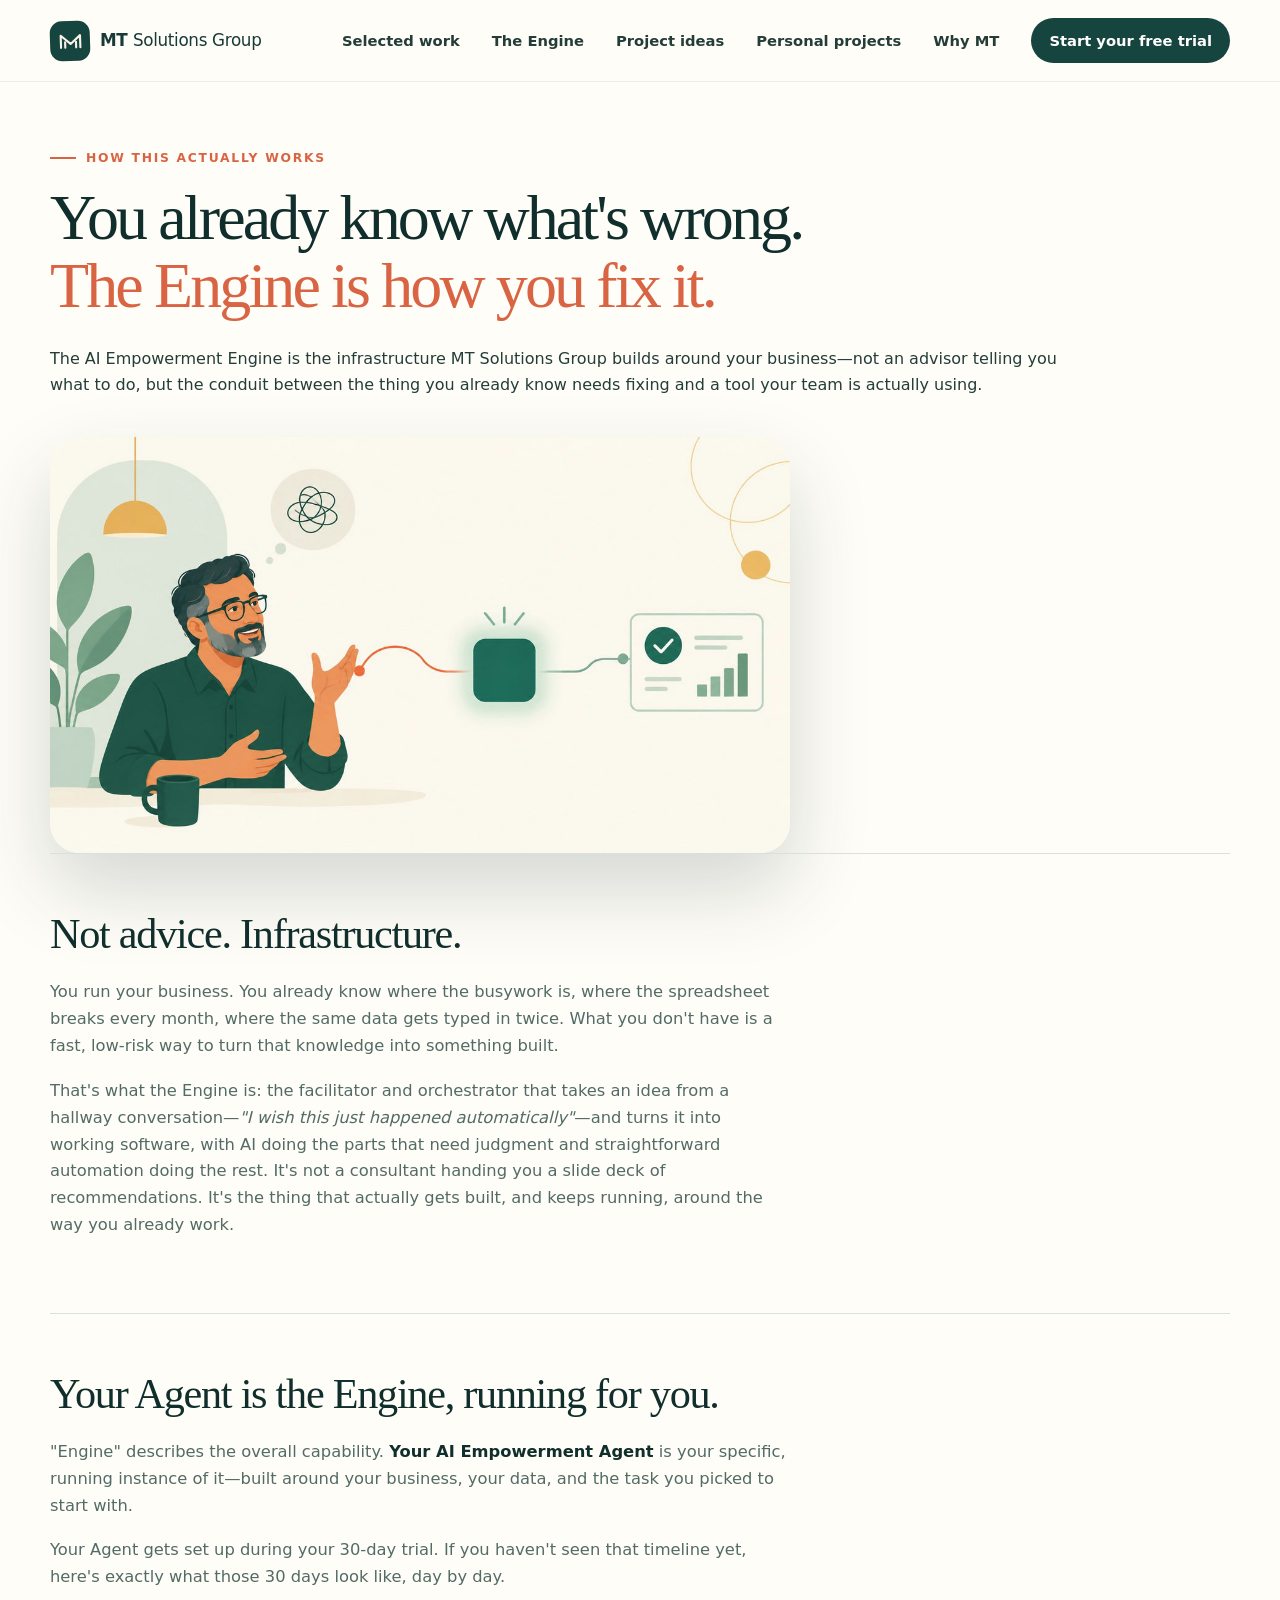
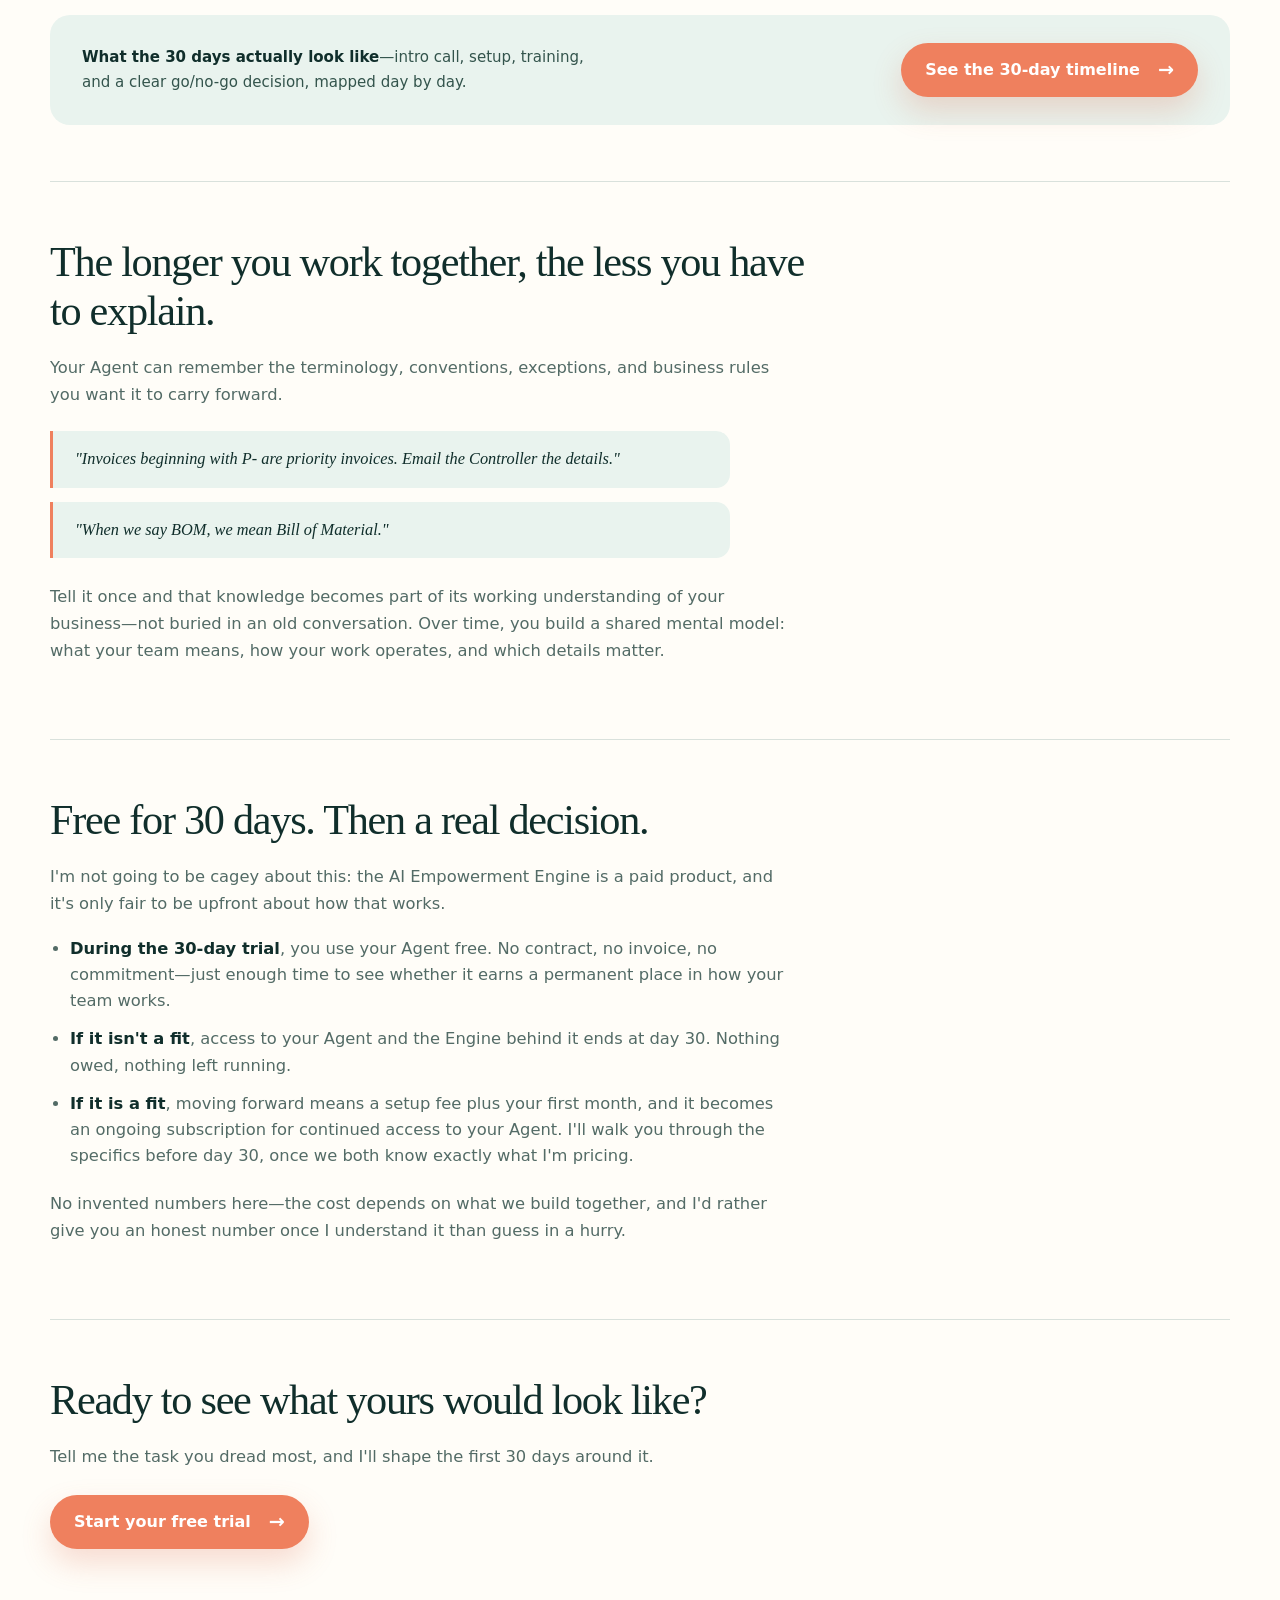
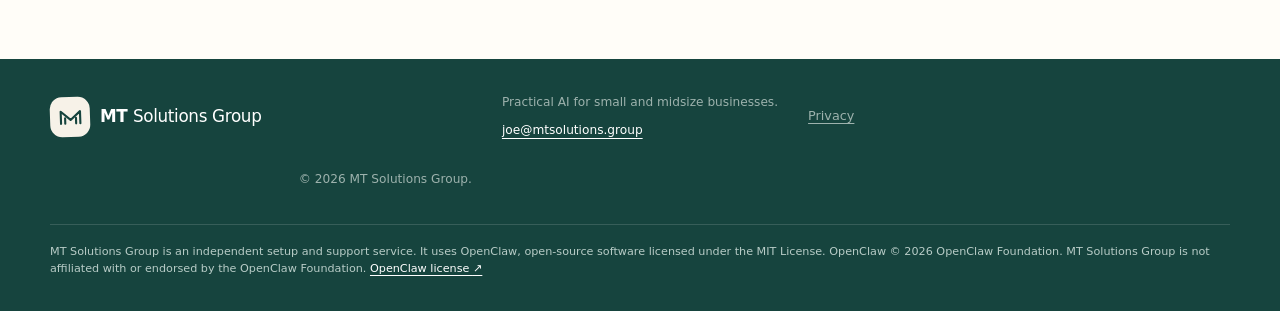
==== commit ceb8c569: "Add Personal projects to site-wide navigation" ====
--- a/empowerment-engine.html
+++ b/empowerment-engine.html
@@ -51,6 +51,7 @@
         <a href="selected-work.html">Selected work</a>
         <a href="empowerment-engine.html">The Engine</a>
         <a href="project-ideas.html">Project ideas</a>
+        <a href="personal-projects.html">Personal projects</a>
         <a href="index.html#about">Why MT</a>
         <a class="nav-cta" href="get-started.html#fork">Start your free trial</a>
       </nav>
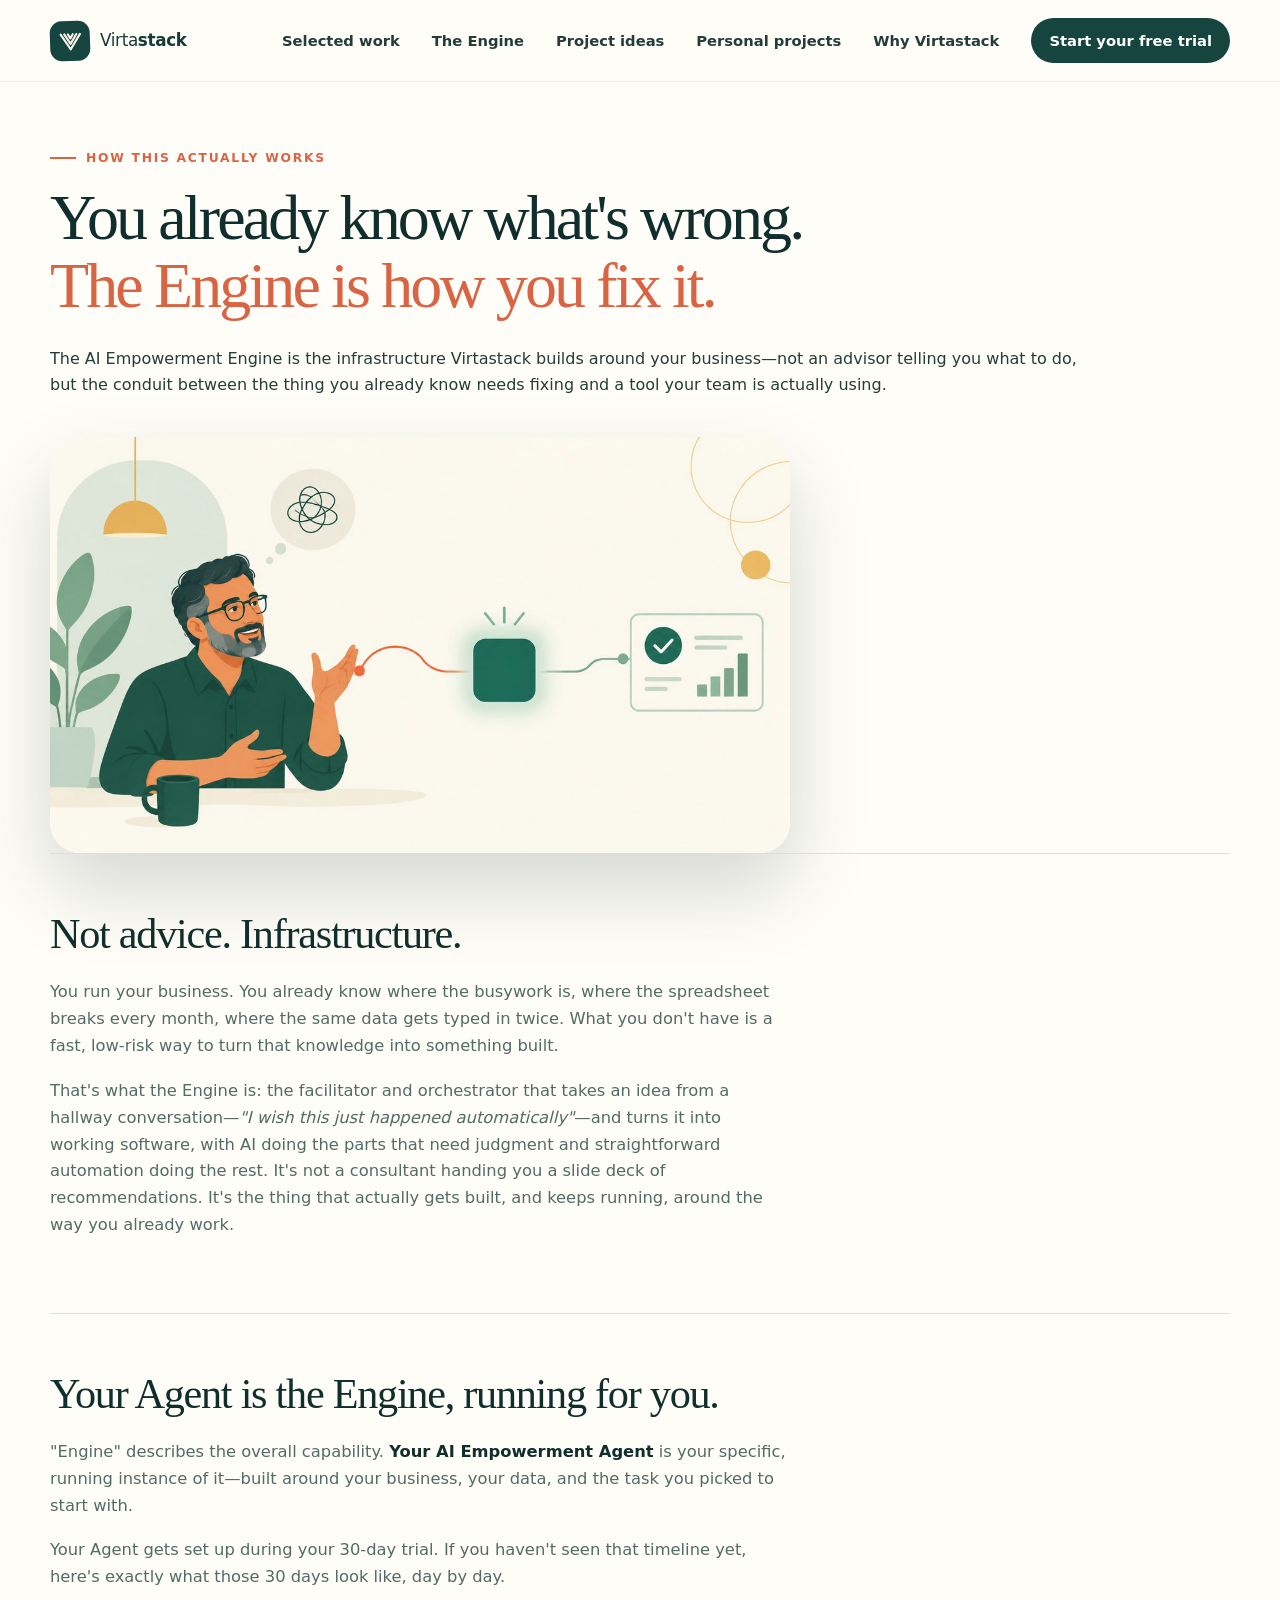
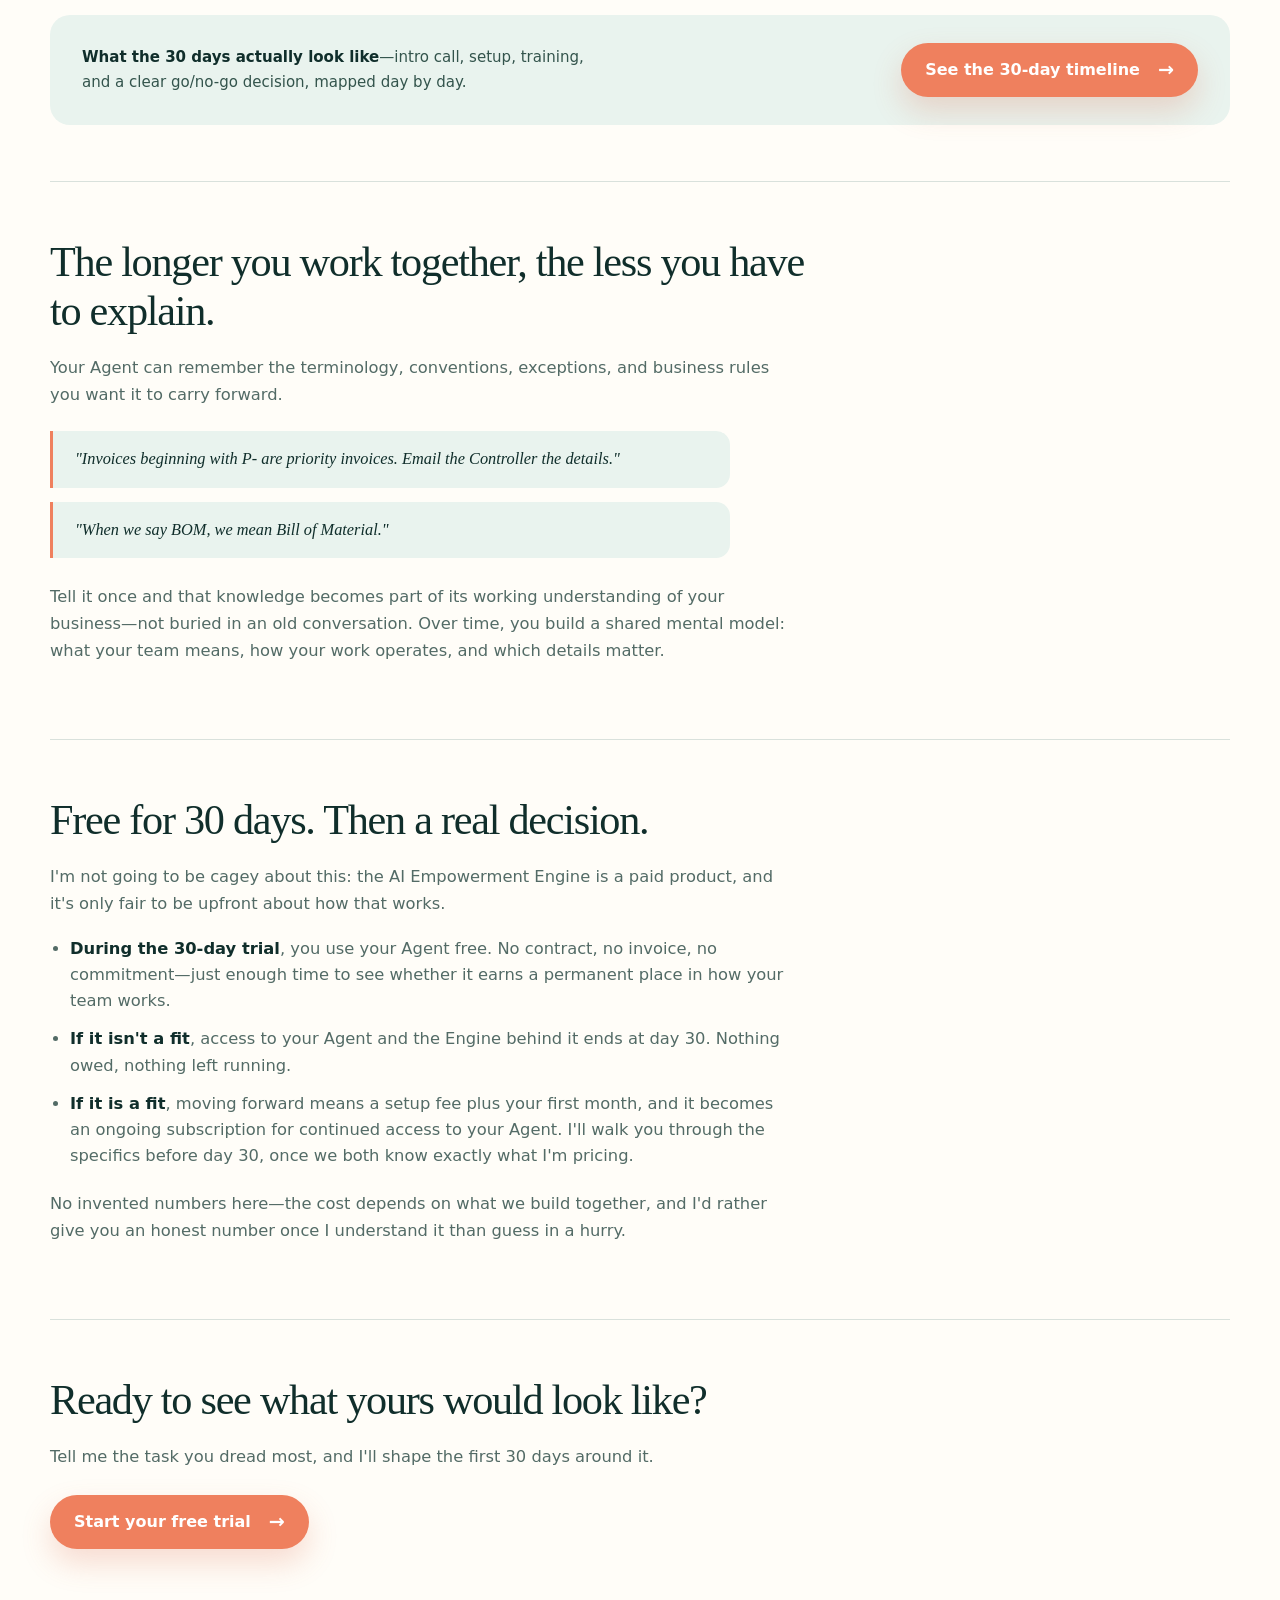
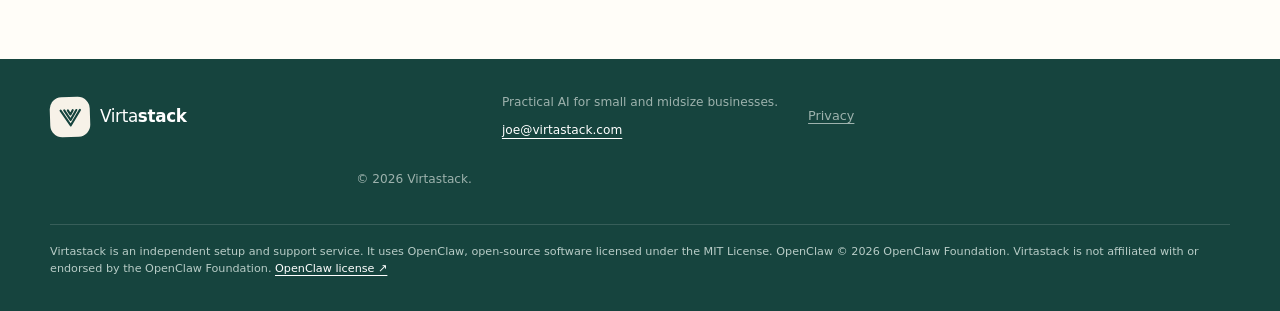
==== commit 75c965c8: "Rebrand site as Virtastack" ====
--- a/empowerment-engine.html
+++ b/empowerment-engine.html
@@ -1,6 +1,6 @@
 <!doctype html>
 <html lang="en"><head><meta charset="UTF-8" /><meta name="viewport" content="width=device-width, initial-scale=1" />
-<title>The AI Empowerment Engine | MT Solutions Group</title><meta name="description" content="What the AI Empowerment Engine is, how your AI Empowerment Agent relates to it, and what actually happens after your 30-day trial." />
+<title>The AI Empowerment Engine | Virtastack</title><meta name="description" content="What the AI Empowerment Engine is, how your AI Empowerment Agent relates to it, and what actually happens after your 30-day trial." />
 <link rel="stylesheet" href="styles.css" /><script src="app.js" defer></script>
 <style>
 .engine-page{padding-block:70px 100px}
@@ -32,14 +32,15 @@
 </style></head><body>
 <a class="skip-link" href="#main">Skip to content</a>
     <header class="site-header">
-      <a class="brand" href="index.html#top" aria-label="MT Solutions Group home">
+      <a class="brand" href="index.html#top" aria-label="Virtastack home">
         <span class="brand-mark" aria-hidden="true">
           <svg viewBox="0 0 48 48" role="img">
-            <path d="M8 34V14l16 14 16-14v20" />
-            <path d="M15 34V25m18 9v-9" />
+            <path d="M8 12l16 25 16-25" />
+            <path d="M14 12l10 16 10-16" />
+            <path d="M20 12l4 7 4-7" />
           </svg>
         </span>
-        <span class="brand-name">MT <strong>Solutions Group</strong></span>
+        <span class="brand-name"><strong>Virta</strong>stack</span>
       </a>
 
       <button class="menu-button" type="button" aria-expanded="false" aria-controls="site-nav">
@@ -52,7 +53,7 @@
         <a href="empowerment-engine.html">The Engine</a>
         <a href="project-ideas.html">Project ideas</a>
         <a href="personal-projects.html">Personal projects</a>
-        <a href="index.html#about">Why MT</a>
+        <a href="index.html#about">Why Virtastack</a>
         <a class="nav-cta" href="get-started.html#fork">Start your free trial</a>
       </nav>
     </header>
@@ -61,7 +62,7 @@
 
 <div class="engine-intro"><p class="eyebrow"><span></span> How this actually works</p>
 <h1>You already know what's wrong.<br /><em>The Engine is how you fix it.</em></h1>
-<p>The AI Empowerment Engine is the infrastructure MT Solutions Group builds around your business—not an advisor telling you what to do, but the conduit between the thing you already know needs fixing and a tool your team is actually using.</p>
+<p>The AI Empowerment Engine is the infrastructure Virtastack builds around your business—not an advisor telling you what to do, but the conduit between the thing you already know needs fixing and a tool your team is actually using.</p>
 <div class="engine-hero-art"><img src="empowerment-engine-hero.jpg" width="1200" height="675" alt="A person mid-conversation, an already-understood problem shown as a small tangled icon above their head, connected by a line to a deep green Engine node, which connects onward to a finished dashboard with a checkmark and rising bars." /></div>
 </div>
 
@@ -113,13 +114,13 @@
     <footer class="site-footer">
       <a class="brand brand-footer" href="index.html#top">
         <span class="brand-mark" aria-hidden="true">
-          <svg viewBox="0 0 48 48"><path d="M8 34V14l16 14 16-14v20"/><path d="M15 34V25m18 9v-9"/></svg>
+          <svg viewBox="0 0 48 48"><path d="M8 12l16 25 16-25"/><path d="M14 12l10 16 10-16"/><path d="M20 12l4 7 4-7"/></svg>
         </span>
-        <span class="brand-name">MT <strong>Solutions Group</strong></span>
+        <span class="brand-name"><strong>Virta</strong>stack</span>
       </a>
-      <div class="footer-contact"><p>Practical AI for small and midsize businesses.</p><a href="mailto:joe@mtsolutions.group">joe@mtsolutions.group</a></div>
+      <div class="footer-contact"><p>Practical AI for small and midsize businesses.</p><a href="mailto:joe@virtastack.com">joe@virtastack.com</a></div>
       <div class="privacy-links"><a href="privacy.html">Privacy</a><button type="button" data-analytics-settings hidden>Analytics preferences</button></div>
-      <p class="copyright">© <span id="year"></span> MT Solutions Group.</p>
-      <p class="footer-legal">MT Solutions Group is an independent setup and support service. It uses OpenClaw, open-source software licensed under the MIT License. OpenClaw © 2026 OpenClaw Foundation. MT Solutions Group is not affiliated with or endorsed by the OpenClaw Foundation. <a href="https://github.com/openclaw/openclaw/blob/main/LICENSE" target="_blank" rel="noopener noreferrer">OpenClaw license <span aria-hidden="true">↗</span></a></p>
+      <p class="copyright">© <span id="year"></span> Virtastack.</p>
+      <p class="footer-legal">Virtastack is an independent setup and support service. It uses OpenClaw, open-source software licensed under the MIT License. OpenClaw © 2026 OpenClaw Foundation. Virtastack is not affiliated with or endorsed by the OpenClaw Foundation. <a href="https://github.com/openclaw/openclaw/blob/main/LICENSE" target="_blank" rel="noopener noreferrer">OpenClaw license <span aria-hidden="true">↗</span></a></p>
     </footer>
 </body></html>
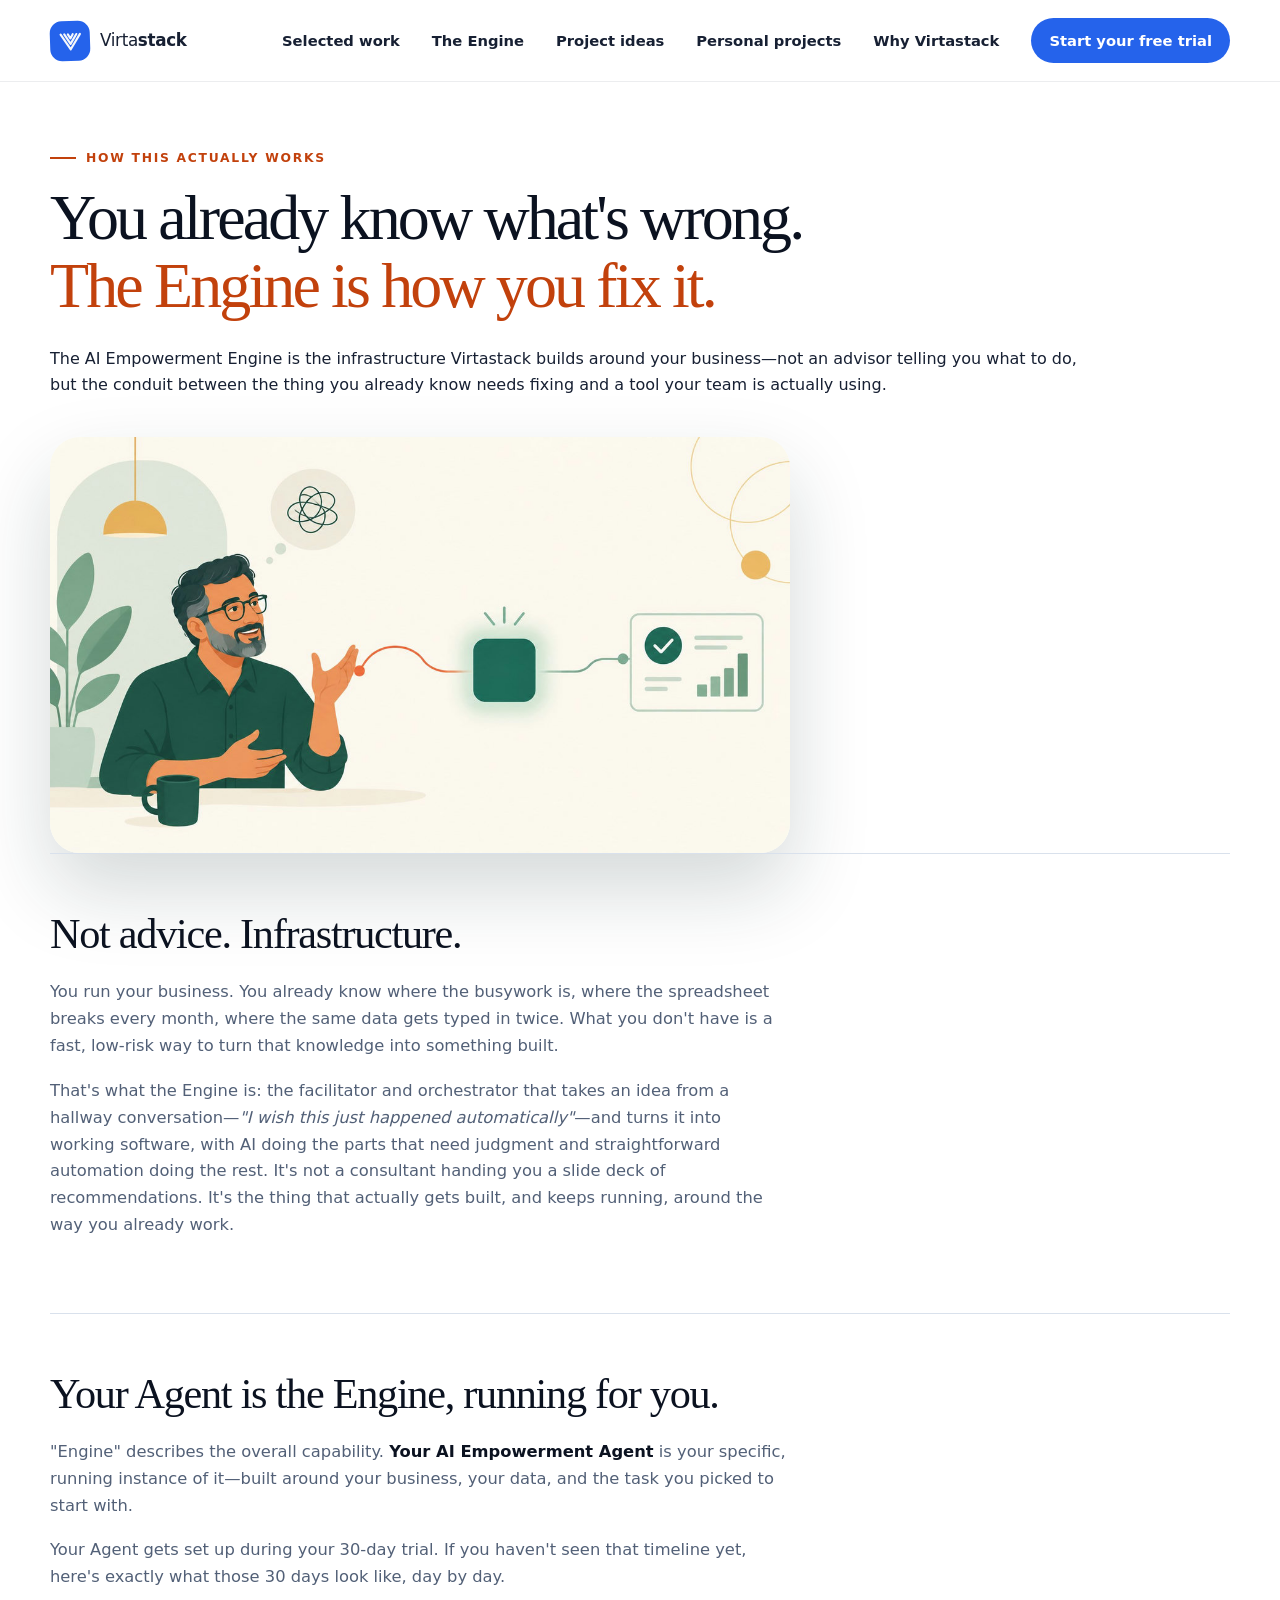
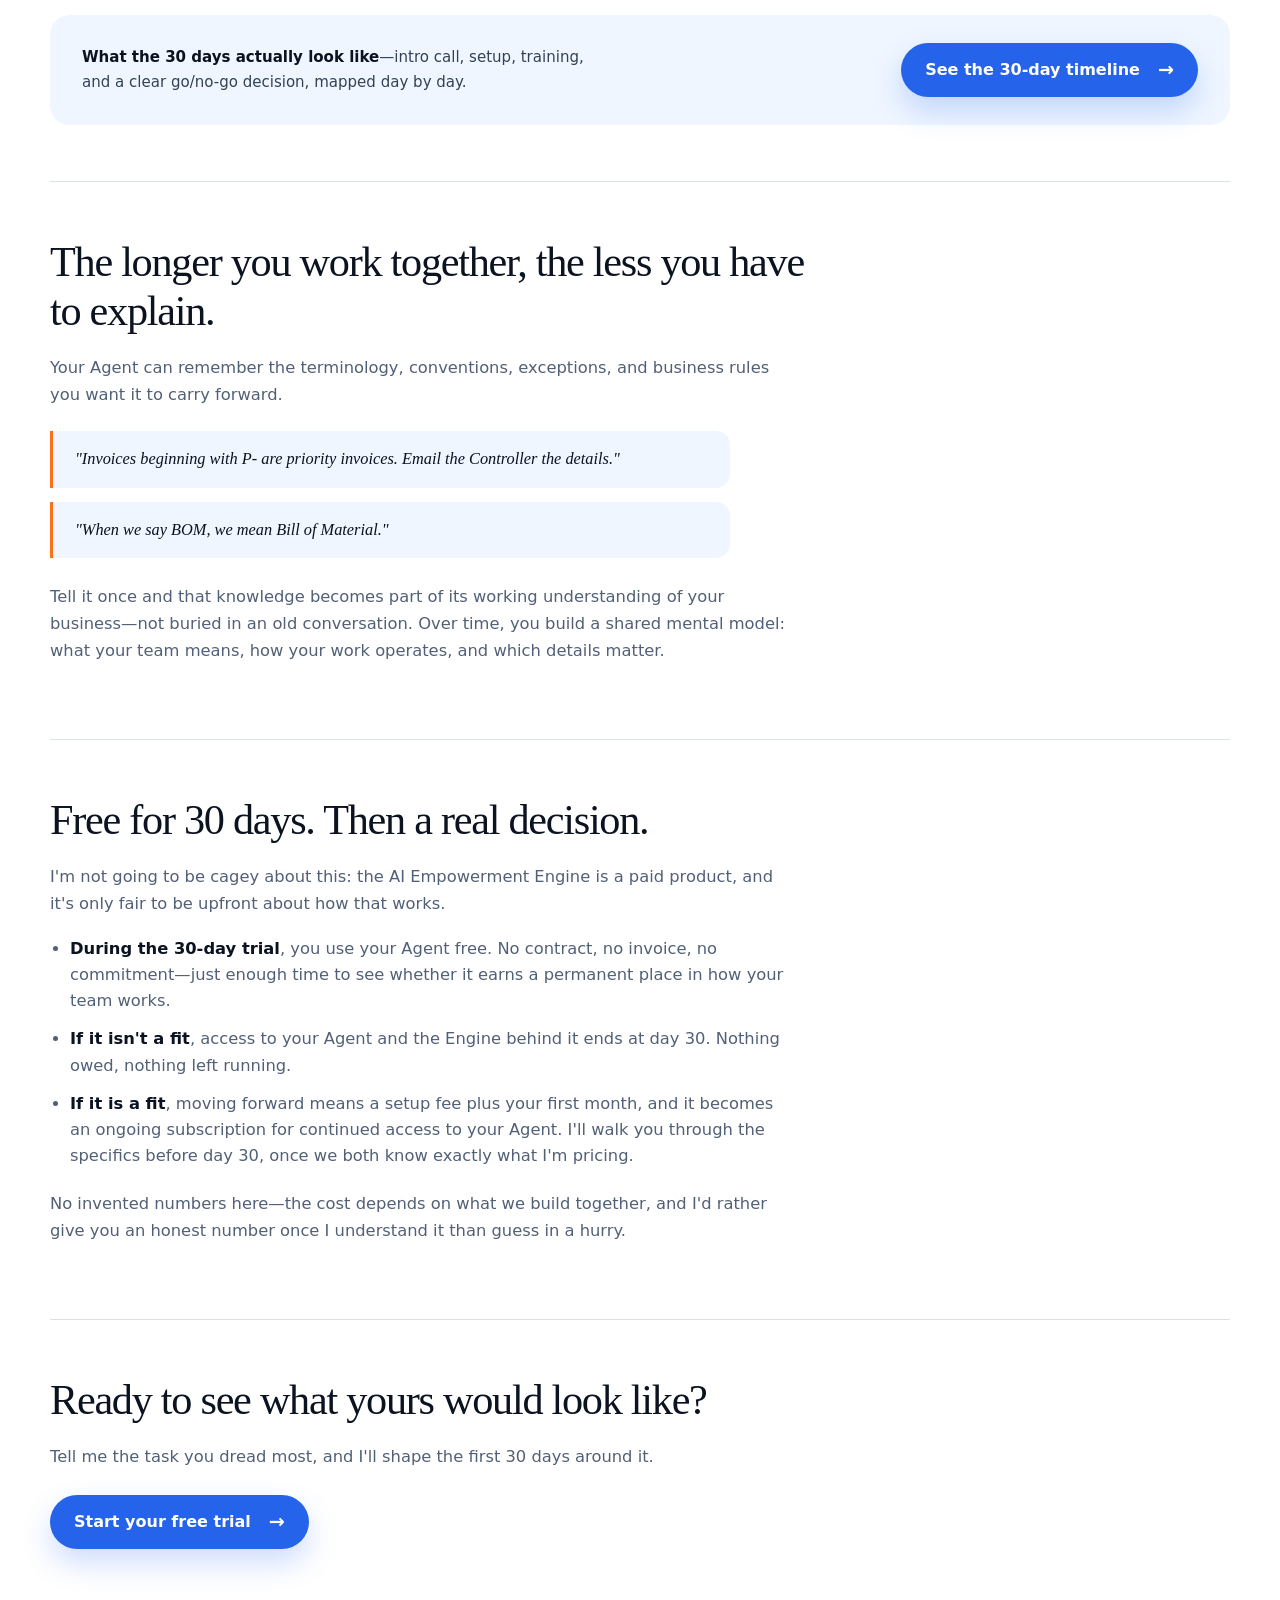
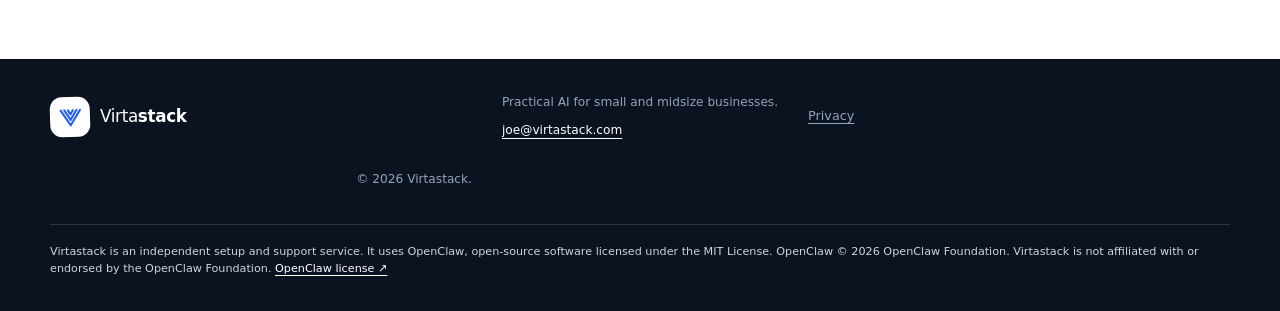
==== commit 4c78b2e8: "Refresh Virtastack brand palette" ====
--- a/empowerment-engine.html
+++ b/empowerment-engine.html
@@ -8,19 +8,19 @@
 .engine-intro h1{font:500 clamp(2.6rem,5vw,4.6rem)/1.06 Georgia,serif;letter-spacing:-.045em;margin:0 0 26px;color:var(--ink-deep)}
 @media(min-width:761px){.engine-intro h1{white-space:nowrap}}
 .engine-intro h1 em{color:var(--coral-dark);font-style:normal}
-.engine-intro>p:last-child{max-width:720px;font-size:1.12rem;line-height:1.65;color:#536b66}
+.engine-intro>p:last-child{max-width:720px;font-size:1.12rem;line-height:1.65;color:#526077}
 .engine-hero-art{max-width:740px;margin-top:40px;border-radius:30px;overflow:hidden;box-shadow:0 36px 80px rgba(16,46,43,.18)}
 .engine-hero-art img{display:block;width:100%;height:auto}
 .engine-section{border-top:1px solid var(--line);padding-block:56px}
 .engine-section h2{font:500 clamp(1.9rem,3.3vw,2.7rem)/1.15 Georgia,serif;letter-spacing:-.03em;color:var(--ink-deep);margin:0 0 20px;max-width:760px}
-.engine-section p{max-width:740px;color:#536b66;margin:0 0 18px;font-size:1.02rem;line-height:1.65}
+.engine-section p{max-width:740px;color:#526077;margin:0 0 18px;font-size:1.02rem;line-height:1.65}
 .engine-section p strong{color:var(--ink-deep)}
 .engine-link-card{display:flex;flex-wrap:wrap;align-items:center;justify-content:space-between;gap:20px;margin-top:24px;padding:28px 32px;background:var(--mint-pale);border-radius:20px}
-.engine-link-card p{margin:0;max-width:520px;color:#33544c;font-size:.94rem}
+.engine-link-card p{margin:0;max-width:520px;color:#334155;font-size:.94rem}
 .engine-link-card .button{flex-shrink:0}
 .engine-examples{margin:22px 0 26px;display:grid;gap:14px;max-width:680px}
 .engine-examples blockquote{margin:0;padding:16px 22px;border-left:3px solid var(--coral);background:var(--mint-pale);border-radius:0 14px 14px 0;font:italic 500 1.02rem/1.5 Georgia,serif;color:var(--ink-deep)}
-.engine-honesty ul{margin:0 0 22px;padding-left:20px;color:#536b66;max-width:740px}
+.engine-honesty ul{margin:0 0 22px;padding-left:20px;color:#526077;max-width:740px}
 .engine-honesty li{margin-bottom:12px;line-height:1.6;font-size:1.02rem}
 .engine-honesty li strong{color:var(--ink-deep)}
 .engine-cta{padding-block:56px 10px}
--- a/styles.css
+++ b/styles.css
@@ -1,19 +1,19 @@
 :root {
-  --ink: #183b37;
-  --ink-deep: #102e2b;
-  --forest: #16443e;
-  --forest-bright: #1f5a51;
-  --mint: #b9dfce;
-  --mint-pale: #e9f3ee;
-  --coral: #ef805e;
-  --coral-dark: #d96443;
-  --cream: #f7f2e8;
-  --paper: #fffdf8;
-  --gold: #f2c978;
-  --text: #243d39;
-  --muted: #687b77;
-  --line: #d9e1dc;
-  --shadow: 0 22px 60px rgba(21, 58, 53, 0.12);
+  --ink: #172033;
+  --ink-deep: #0b1220;
+  --forest: #2563eb;
+  --forest-bright: #1d4ed8;
+  --mint: #bfdbfe;
+  --mint-pale: #eff6ff;
+  --coral: #f97316;
+  --coral-dark: #c2410c;
+  --cream: #f5f7fa;
+  --paper: #ffffff;
+  --gold: #67e8f9;
+  --text: #172033;
+  --muted: #526077;
+  --line: #d9e1ec;
+  --shadow: 0 22px 60px rgba(11, 18, 32, 0.12);
   --radius: 26px;
 }
 
@@ -50,8 +50,8 @@
   position: sticky; top: 0; z-index: 100;
   display: flex; align-items: center; justify-content: space-between;
   height: 82px; padding: 0 max(24px, calc((100vw - 1180px) / 2));
-  background: rgba(255, 253, 248, .92);
-  border-bottom: 1px solid rgba(24, 59, 55, .08);
+  background: rgba(255, 255, 255, .92);
+  border-bottom: 1px solid rgba(23, 32, 51, .08);
   backdrop-filter: blur(16px);
 }
 .brand { display: inline-flex; align-items: center; gap: 10px; color: var(--ink); }
@@ -91,7 +91,7 @@
 }
 .hero h1 { font-size: clamp(3.7rem, 6.3vw, 6rem); }
 .hero h1 em { color: var(--coral); font-weight: 500; }
-.hero-lede { max-width: 610px; margin: 32px 0 34px; color: #536b66; font-size: clamp(1.08rem, 2vw, 1.28rem); line-height: 1.7; }
+.hero-lede { max-width: 610px; margin: 32px 0 34px; color: #526077; font-size: clamp(1.08rem, 2vw, 1.28rem); line-height: 1.7; }
 .hero-lede p { margin: 0 0 16px; }
 .hero-lede p:last-child { margin-bottom: 0; }
 .hero-actions { display: flex; align-items: center; gap: 27px; flex-wrap: wrap; }
@@ -101,21 +101,21 @@
   font-weight: 750; cursor: pointer; transition: transform .2s, box-shadow .2s, background .2s;
 }
 .button:hover { transform: translateY(-3px); }
-.button-primary { color: white; background: var(--coral); box-shadow: 0 14px 30px rgba(217, 100, 67, .22); }
-.button-primary:hover { background: var(--coral-dark); box-shadow: 0 18px 34px rgba(217, 100, 67, .3); }
+.button-primary { color: white; background: var(--forest); box-shadow: 0 14px 30px rgba(37, 99, 235, .22); }
+.button-primary:hover { background: var(--forest-bright); box-shadow: 0 18px 34px rgba(37, 99, 235, .3); }
 .button span { font-size: 1.2rem; }
 .text-link { color: var(--ink); font-weight: 750; border-bottom: 1px solid var(--mint); }
 .text-link span { margin-left: 6px; color: var(--coral); }
-.microcopy { margin: 17px 0 0 5px; color: #84938f; font-size: .8rem; }
+.microcopy { margin: 17px 0 0 5px; color: #718096; font-size: .8rem; }
 
 .hero-visual { position: relative; z-index: 150; min-width: 0; isolation: isolate; }
 .visual-glow {
   position: absolute; z-index: -2; inset: -18% -10%;
-  background: radial-gradient(circle at center, rgba(185, 223, 206, .7), rgba(185, 223, 206, 0) 66%);
+  background: radial-gradient(circle at center, rgba(191, 219, 254, .72), rgba(191, 219, 254, 0) 66%);
 }
 .engine-illustration {
   position: relative; width: 100%; aspect-ratio: 1448 / 1086;
-  box-shadow: 0 36px 80px rgba(16, 46, 43, .18); border-radius: 30px;
+  box-shadow: 0 36px 80px rgba(11, 18, 32, .18); border-radius: 30px;
 }
 .engine-illustration > img { display: block; width: 100%; height: 100%; object-fit: cover; border-radius: 30px; }
 .engine-node {
@@ -132,25 +132,25 @@
   position: absolute; left: var(--nx); top: var(--ny); transform: translate(-50%, -50%);
   width: 23%; aspect-ratio: 1.28; padding: 2%; box-sizing: border-box;
   display: grid; place-items: center; text-align: center;
-  background: #195949; border-radius: 14%;
-  box-shadow: 0 11px 24px rgba(10, 40, 34, .22), 0 2px 6px rgba(10, 40, 34, .18);
+  background: #2563eb; border-radius: 14%;
+  box-shadow: 0 11px 24px rgba(37, 99, 235, .22), 0 2px 6px rgba(11, 18, 32, .18);
   will-change: transform, box-shadow;
 }
 .engine-hub-label:hover { animation: engine-hub-pulse 2.8s ease-in-out infinite; }
 .engine-hub-label b {
   display: block; width: 100%; overflow-wrap: break-word;
-  color: rgba(247, 242, 232, .9); font-size: clamp(.6rem, 1.25vw, .78rem); font-weight: 700; line-height: 1.25;
-  text-shadow: 0 1px 2px rgba(5, 25, 21, .45);
+  color: rgba(255, 255, 255, .94); font-size: clamp(.6rem, 1.25vw, .78rem); font-weight: 700; line-height: 1.25;
+  text-shadow: 0 1px 2px rgba(11, 18, 32, .45);
 }
 @keyframes engine-hub-pulse {
-  0%, 66%, 100% { transform: translate(-50%, -50%) scale(1); box-shadow: 0 11px 24px rgba(10, 40, 34, .22), 0 2px 6px rgba(10, 40, 34, .18); }
-  78% { transform: translate(-50%, -50%) scale(1.035); box-shadow: 0 14px 30px rgba(10, 40, 34, .28), 0 3px 8px rgba(10, 40, 34, .2); }
-  88% { transform: translate(-50%, -50%) scale(1); box-shadow: 0 11px 24px rgba(10, 40, 34, .22), 0 2px 6px rgba(10, 40, 34, .18); }
+  0%, 66%, 100% { transform: translate(-50%, -50%) scale(1); box-shadow: 0 11px 24px rgba(37, 99, 235, .22), 0 2px 6px rgba(11, 18, 32, .18); }
+  78% { transform: translate(-50%, -50%) scale(1.035); box-shadow: 0 14px 30px rgba(37, 99, 235, .3), 0 3px 8px rgba(11, 18, 32, .2); }
+  88% { transform: translate(-50%, -50%) scale(1); box-shadow: 0 11px 24px rgba(37, 99, 235, .22), 0 2px 6px rgba(11, 18, 32, .18); }
 }
 .engine-chat-trigger {
   position: absolute; left: var(--nx); top: var(--ny); transform: translate(-50%, -50%);
-  background: #fff; border: 1px solid rgba(22, 68, 62, .14); border-radius: 999px;
-  padding: 7px 13px; box-shadow: 0 10px 24px rgba(16, 46, 43, .14); cursor: help;
+  background: #fff; border: 1px solid rgba(37, 99, 235, .16); border-radius: 999px;
+  padding: 7px 13px; box-shadow: 0 10px 24px rgba(11, 18, 32, .14); cursor: help;
   font: inherit; white-space: nowrap;
 }
 .engine-chat-trigger span { font-size: clamp(.58rem, 1.35vw, .72rem); font-weight: 700; color: var(--ink); }
@@ -159,7 +159,7 @@
   position: absolute; z-index: 150; left: var(--nx); top: var(--ny);
   transform: translate(-50%, calc(-100% - 16px)) translateY(6px);
   width: min(320px, 78%); background: #fff; border-radius: 18px; padding: 16px 16px 10px;
-  box-shadow: 0 30px 60px rgba(16, 46, 43, .24); border: 1px solid rgba(22, 68, 62, .1);
+  box-shadow: 0 30px 60px rgba(11, 18, 32, .24); border: 1px solid rgba(37, 99, 235, .1);
   opacity: 0; visibility: hidden; pointer-events: none;
   transition: opacity .18s ease, transform .18s ease, visibility .18s;
 }
@@ -177,22 +177,22 @@
 }
 .window-bar {
   display: flex; align-items: center; gap: 7px; height: 62px;
-  margin-inline: -26px; padding-inline: 24px; border-bottom: 1px solid #e8ece9;
-}
-.window-bar > span { width: 8px; height: 8px; border-radius: 50%; background: #dce3df; }
+  margin-inline: -26px; padding-inline: 24px; border-bottom: 1px solid #e2e8f0;
+}
+.window-bar > span { width: 8px; height: 8px; border-radius: 50%; background: #d9e1ec; }
 .window-bar p { margin: 0 auto 0 8px; font-size: .82rem; font-weight: 750; }
-.window-bar b { padding: 5px 10px; color: #236d50; background: #e5f5e9; border-radius: 20px; font-size: .68rem; text-transform: uppercase; letter-spacing: .08em; }
+.window-bar b { padding: 5px 10px; color: #1d4ed8; background: #eff6ff; border-radius: 20px; font-size: .68rem; text-transform: uppercase; letter-spacing: .08em; }
 .creation-chat { display: flex; flex-direction: column; gap: 9px; padding: 22px 4px 4px; }
 .creation-chat .chat-line { max-width: 94%; gap: 4px; }
 .creation-chat .chat-bubble { padding: 9px 13px; font-size: .8rem; line-height: 1.4; border-radius: 14px; }
 .creation-chat .chat-label { font-size: .6rem; }
-.creation-more { margin: 0; padding: 1px 0 3px; text-align: center; color: #9fada8; font-size: .68rem; letter-spacing: .05em; }
+.creation-more { margin: 0; padding: 1px 0 3px; text-align: center; color: #718096; font-size: .68rem; letter-spacing: .05em; }
 .engine-proof {
   position: relative;
   display: grid; grid-template-columns: auto 1fr; gap: 11px; align-items: start;
   width: calc(100% - 38px); margin: 22px auto 0; padding: 14px 17px;
-  color: #536b66; background: rgba(255, 253, 248, .88); border: 1px solid rgba(22, 68, 62, .12);
-  border-radius: 16px; box-shadow: 0 14px 34px rgba(16, 46, 43, .08); backdrop-filter: blur(8px);
+  color: #526077; background: rgba(255, 255, 255, .9); border: 1px solid rgba(37, 99, 235, .12);
+  border-radius: 16px; box-shadow: 0 14px 34px rgba(11, 18, 32, .08); backdrop-filter: blur(8px);
 }
 .engine-proof-mark { display: grid; place-items: center; width: 23px; height: 23px; color: white; background: var(--coral); border-radius: 50%; font-size: .74rem; font-weight: 800; }
 .engine-proof p { margin: 1px 0 0; font-size: .77rem; line-height: 1.55; }
@@ -205,13 +205,13 @@
 .proof-tooltip {
   position: absolute; z-index: 150; left: 50%; bottom: calc(100% + 14px);
   width: min(440px, 88vw); background: white; border-radius: 18px; overflow: hidden;
-  box-shadow: 0 30px 60px rgba(16, 46, 43, .24); border: 1px solid rgba(22, 68, 62, .1);
+  box-shadow: 0 30px 60px rgba(11, 18, 32, .24); border: 1px solid rgba(37, 99, 235, .1);
   opacity: 0; visibility: hidden; pointer-events: none;
   transform: translateX(-50%) translateY(6px);
   transition: opacity .18s ease, transform .18s ease, visibility .18s;
 }
 .proof-tooltip img { display: block; width: 100%; height: auto; }
-.proof-tooltip-caption { margin: 0; padding: 14px 18px 18px; font-size: .78rem; line-height: 1.55; color: #687b77; }
+.proof-tooltip-caption { margin: 0; padding: 14px 18px 18px; font-size: .78rem; line-height: 1.55; color: #526077; }
 .proof-tooltip-caption strong { color: var(--ink-deep); }
 .engine-proof:has(.proof-trigger:hover) .proof-tooltip,
 .engine-proof:has(.proof-trigger:focus-visible) .proof-tooltip,
@@ -224,7 +224,7 @@
 .trust-strip > div:first-child { padding-left: 0; }
 .trust-strip > div:last-child { border: 0; }
 .trust-strip span { color: var(--gold); font-family: Georgia, serif; font-size: 1.7rem; }
-.trust-strip p { margin: 0; color: #b8ccc7; font-size: .78rem; line-height: 1.35; }
+.trust-strip p { margin: 0; color: #cbd5e1; font-size: .78rem; line-height: 1.35; }
 .trust-strip strong { display: block; color: white; font-size: .88rem; }
 
 .section-heading { display: grid; grid-template-columns: 1fr 1fr; column-gap: 70px; align-items: end; margin-bottom: 52px; }
@@ -235,24 +235,24 @@
 .card-link b { margin-left: 5px; color: var(--coral); }
 
 .eyebrow-light { color: var(--gold); }
-.step-counter { padding: 6px 10px; color: #6c7e7a; background: #f1f5f2; border-radius: 20px; font-size: .68rem; font-weight: 750; }
-.progress-track { height: 4px; background: #edf1ef; }
+.step-counter { padding: 6px 10px; color: #526077; background: #f1f5f9; border-radius: 20px; font-size: .68rem; font-weight: 750; }
+.progress-track { height: 4px; background: #e2e8f0; }
 .progress-track span { display: block; width: 25%; height: 100%; background: var(--coral); transition: width .35s ease; }
 .result-grid { display: grid; grid-template-columns: 1fr 1fr; gap: 10px; }
-.result-grid div { padding: 12px 14px; background: #f1f6f3; border-radius: 12px; }
+.result-grid div { padding: 12px 14px; background: #f1f5f9; border-radius: 12px; }
 .result-grid small, .result-grid strong { display: block; }
-.result-grid small { color: #80918c; font-size: .64rem; text-transform: uppercase; letter-spacing: .07em; }
+.result-grid small { color: #718096; font-size: .64rem; text-transform: uppercase; letter-spacing: .07em; }
 .result-grid strong { color: var(--ink); font-size: .78rem; }
 .lead-capture { margin-top: 14px; padding: 16px; background: var(--cream); border-radius: 15px; }
-.lead-capture > p:first-child { margin: 0 0 12px; color: #5f6f6a; font-size: .74rem; line-height: 1.45; }
+.lead-capture > p:first-child { margin: 0 0 12px; color: #526077; font-size: .74rem; line-height: 1.45; }
 .lead-capture > p strong { color: var(--ink); font-size: .84rem; }
 .lead-fields { display: grid; grid-template-columns: 1fr 1fr; gap: 8px; }
-.lead-fields label { color: #687a75; font-size: .62rem; font-weight: 750; text-transform: uppercase; letter-spacing: .05em; }
-.lead-fields input { width: 100%; margin-top: 3px; padding: 9px 10px; background: white; border: 1px solid #dcded8; border-radius: 8px; outline: none; font-size: .75rem; text-transform: none; letter-spacing: 0; }
+.lead-fields label { color: #526077; font-size: .62rem; font-weight: 750; text-transform: uppercase; letter-spacing: .05em; }
+.lead-fields input { width: 100%; margin-top: 3px; padding: 9px 10px; background: white; border: 1px solid #d9e1ec; border-radius: 8px; outline: none; font-size: .75rem; text-transform: none; letter-spacing: 0; }
 .lead-fields input:focus { border-color: var(--forest-bright); }
 .lead-capture .button { width: 100%; min-height: 42px; margin-top: 10px; font-size: .78rem; }
-.preview-note { margin: 8px 0 0 !important; color: #9b7e66 !important; text-align: center; font-size: .62rem !important; }
-.restart-button { display: block; margin: 12px auto 0; color: #70827d; background: transparent; border: 0; cursor: pointer; font-size: .7rem; }
+.preview-note { margin: 8px 0 0 !important; color: #9a5a2f !important; text-align: center; font-size: .62rem !important; }
+.restart-button { display: block; margin: 12px auto 0; color: #526077; background: transparent; border: 0; cursor: pointer; font-size: .7rem; }
 
 .process-section .section-heading { margin-bottom: 40px; }
 .process-list { border-top: 1px solid var(--line); }
@@ -265,21 +265,21 @@
 
 .about-section { padding-bottom: 120px; }
 .about-card { display: grid; grid-template-columns: 1.12fr .88fr; gap: 80px; align-items: center; padding: 72px; color: white; background: var(--ink-deep); border-radius: 34px; overflow: hidden; position: relative; }
-.about-card::after { content: ""; position: absolute; right: -100px; bottom: -200px; width: 440px; height: 440px; border: 1px solid rgba(185,223,206,.17); border-radius: 50%; box-shadow: 0 0 0 55px rgba(185,223,206,.035), 0 0 0 110px rgba(185,223,206,.025); }
+.about-card::after { content: ""; position: absolute; right: -100px; bottom: -200px; width: 440px; height: 440px; border: 1px solid rgba(103,232,249,.2); border-radius: 50%; box-shadow: 0 0 0 55px rgba(37,99,235,.05), 0 0 0 110px rgba(37,99,235,.03); }
 .about-card h2 { color: white; font-size: clamp(2.2rem, 3.7vw, 3.7rem); }
 .about-copy { position: relative; z-index: 1; }
-.about-copy p { margin: 0 0 28px; color: #bdceca; }
+.about-copy p { margin: 0 0 28px; color: #cbd5e1; }
 .button-cream { color: var(--ink); background: var(--cream); }
 .button-cream:hover { background: white; }
 
-.site-footer { display: grid; grid-template-columns: 1fr auto 1fr; align-items: center; gap: 30px; padding: 34px max(24px, calc((100vw - 1180px) / 2)); color: #9db2ad; background: var(--forest); font-size: .76rem; }
+.site-footer { display: grid; grid-template-columns: 1fr auto 1fr; align-items: center; gap: 30px; padding: 34px max(24px, calc((100vw - 1180px) / 2)); color: #94a3b8; background: var(--ink-deep); font-size: .76rem; }
 .brand-footer { color: white; }
-.brand-footer .brand-mark { color: var(--forest); background: var(--cream); }
+.brand-footer .brand-mark { color: var(--forest); background: white; }
 .site-footer p { margin: 0; }
 .copyright { text-align: right; }
 .footer-legal {
   grid-column: 1 / -1; margin-top: 4px !important; padding-top: 18px;
-  color: #b8ccc7; border-top: 1px solid rgba(255,255,255,.14);
+  color: #cbd5e1; border-top: 1px solid rgba(255,255,255,.14);
   font-size: .7rem; line-height: 1.55;
 }
 .footer-legal a { color: white; text-decoration: underline; text-underline-offset: 3px; }
@@ -350,7 +350,7 @@
 .founder-headshot { display: block; width: min(100%, 280px); height: auto; aspect-ratio: 1; border-radius: 24px; border: 1px solid rgba(255,255,255,.18); }
 .founder-profile figcaption { margin-top: 16px; }
 .founder-profile strong { display: block; color: white; font-size: 1.15rem; }
-.founder-profile span { display: block; margin-top: 4px; color: #bdceca; font-size: .9rem; }
+.founder-profile span { display: block; margin-top: 4px; color: #cbd5e1; font-size: .9rem; }
 
 .founder-linkedin { display: inline-block; margin-top: 12px; color: white; text-decoration: underline; text-underline-offset: 4px; }
 .founder-linkedin:hover { color: var(--cream); }
@@ -364,23 +364,23 @@
 .will-reveal:not(.visible) { opacity: 0; transform: translateY(18px); }
 .about-card::after { pointer-events: none; }
 .hero-lede strong { display: block; color: var(--ink-deep); margin-bottom: 14px; }
-.microcopy { color: #536b66; }
+.microcopy { color: #526077; }
 .work-grid { display: grid; grid-template-columns: repeat(3, minmax(0, 1fr)); gap: 24px; }
 .work-card { display: flex; flex-direction: column; align-items: flex-start; padding: 32px; border: 1px solid var(--line); border-radius: 22px; background: var(--mint-pale); transition: transform .2s; }
 .work-card:hover { transform: translateY(-4px); }
 .work-card h3 { font: 500 1.75rem/1.15 Georgia, serif; letter-spacing: -.03em; margin: 20px 0 12px; }
-.work-card p { color: #536b66; }
+.work-card p { color: #526077; }
 .work-card .text-link { margin-top: auto; }
-.work-category { font-size: .73rem; text-transform: uppercase; letter-spacing: .09em; font-weight: 800; color: #41665e; }
+.work-category { font-size: .73rem; text-transform: uppercase; letter-spacing: .09em; font-weight: 800; color: #475569; }
 .engagement-section { padding-top: 90px; }
 .engagement-card { padding: clamp(28px, 5vw, 60px); background: var(--cream); border: 1px solid var(--line); border-radius: 28px; }
 .engagement-card h2 { font: 500 clamp(2rem, 4vw, 3.2rem)/1.08 Georgia, serif; letter-spacing: -.04em; max-width: 820px; margin: 0 0 24px; }
-.engagement-card > p:not(.eyebrow) { max-width: 780px; color: #536b66; }
+.engagement-card > p:not(.eyebrow) { max-width: 780px; color: #526077; }
 .engagement-card .button { margin-top: 12px; }
 .brief-details { margin: 20px 0; font-size: .86rem; }
 .brief-details dt { color: var(--ink); font-weight: 800; margin-top: 16px; }
-.brief-details dd { margin: 4px 0 0; color: #536b66; white-space: pre-wrap; overflow-wrap: anywhere; }
-.brief-caveat, .handoff-note { font-size: .78rem; color: #536b66; }
+.brief-details dd { margin: 4px 0 0; color: #526077; white-space: pre-wrap; overflow-wrap: anywhere; }
+.brief-caveat, .handoff-note { font-size: .78rem; color: #526077; }
 .handoff-note a { text-decoration: underline; overflow-wrap: anywhere; }
 .brief-actions { display: flex; flex-wrap: wrap; gap: 10px; }
 .brief-actions .button { min-height: 46px; padding: 12px 18px; font-size: .8rem; text-align: center; }
@@ -389,7 +389,7 @@
 .work-page-intro { max-width: 920px; }
 .work-page-intro h1 { font: 500 clamp(2.6rem, 5vw, 4.6rem)/1.06 Georgia, serif; letter-spacing: -.045em; margin: 0 0 28px; }
 .work-page-intro em { color: var(--coral-dark); }
-.work-page-intro > p:last-child { max-width: 780px; font-size: 1.12rem; color: #536b66; }
+.work-page-intro > p:last-child { max-width: 780px; font-size: 1.12rem; color: #526077; }
 .case-nav { display: flex; flex-wrap: wrap; gap: 16px 30px; margin-block: 35px 65px; }
 .case-nav a { text-decoration: underline; text-underline-offset: 5px; }
 .case-study { border-top: 1px solid var(--line); padding-block: 65px; }
@@ -397,13 +397,13 @@
 .case-lede { max-width: 820px; font-size: 1.18rem; }
 .case-columns { display: grid; grid-template-columns: repeat(2, minmax(0, 1fr)); gap: 45px; margin-block: 30px; }
 .case-columns h3 { font-size: 1.1rem; margin-bottom: 10px; }
-.case-columns p { color: #536b66; }
+.case-columns p { color: #526077; }
 .workflow-example { padding: 28px; background: var(--mint-pale); border-radius: 22px; margin-block: 35px; }
 .case-flow { display: grid; grid-template-columns: repeat(4, minmax(0, 1fr)); padding: 0; margin: 22px 0 0; gap: 16px; list-style: none; counter-reset: workflow; }
 .case-flow li { counter-increment: workflow; background: white; border-radius: 14px; padding: 20px; }
 .case-flow li::before { content: counter(workflow, decimal-leading-zero); display: block; color: var(--coral-dark); font-weight: 800; margin-bottom: 12px; }
 .case-flow b, .case-flow span { display: block; }
-.case-flow span { font-size: .88rem; color: #536b66; margin-top: 8px; }
+.case-flow span { font-size: .88rem; color: #526077; margin-top: 8px; }
 .case-takeaway { padding-left: 22px; border-left: 3px solid var(--coral); font-weight: 650; max-width: 850px; }
 a:focus-visible, button:focus-visible { outline: 3px solid var(--coral-dark); outline-offset: 5px; }
 @media (max-width: 980px) { .work-grid { grid-template-columns: 1fr; } .case-flow { grid-template-columns: repeat(2, minmax(0, 1fr)); } }
@@ -422,52 +422,52 @@
 .work-page-intro > p:last-child { font-size: 1rem; }
 .work-tabs { display: flex; gap: 8px; padding: 7px; margin: 30px 0 0; background: var(--mint-pale); border-radius: 18px; }
 .work-tab { flex: 1; padding: 15px 18px; text-align: center; border-radius: 12px; font-weight: 750; font-size: .95rem; }
-.work-tab[aria-selected="true"] { color: white; background: var(--forest); box-shadow: 0 5px 15px #163d3820; }
-.work-tab:hover:not([aria-selected="true"]) { background: #d9e9df; }
+.work-tab[aria-selected="true"] { color: white; background: var(--forest); box-shadow: 0 5px 15px rgba(37,99,235,.18); }
+.work-tab:hover:not([aria-selected="true"]) { background: #dbeafe; }
 .case-panel { padding-block: 38px 65px; border-top: 0; }
 .case-heading h2 { font-size: clamp(1.9rem, 3vw, 2.8rem); margin-bottom: 14px; }
 .case-heading .eyebrow { margin-bottom: 15px; }
 .case-heading .case-lede { font-size: 1.05rem; margin-top: 0; max-width: 900px; }
-.workflow-theater { padding: 26px; border: 1px solid var(--line); border-radius: 26px; background: linear-gradient(135deg, #edf5ef, #f8f2e7); margin-block: 24px; }
+.workflow-theater { padding: 26px; border: 1px solid var(--line); border-radius: 26px; background: linear-gradient(135deg, #eff6ff, #f5f7fa); margin-block: 24px; }
 .theater-top { display: flex; justify-content: space-between; gap: 10px; align-items: center; }
 .theater-top .work-category { font-size: .65rem; }
-.sample-label { color: #566b63; font-size: .7rem; }
+.sample-label { color: #526077; font-size: .7rem; }
 .scene-steps { display: grid; grid-template-columns: repeat(4, minmax(0, 1fr)); gap: 17px; list-style: none; padding: 0; margin: 25px 0 18px; }
-.scene-step { position: relative; border: 2px solid transparent; border-radius: 18px; background: #fffdf8; padding: 15px; box-shadow: 0 6px 15px #163d3808; transition: border-color .3s, background .3s, transform .3s; min-width: 0; }
-.scene-step:not(:last-child)::after { content: '→'; position: absolute; top: 75px; right: -18px; width: 16px; color: #59776c; font-size: 20px; z-index: 1; }
-.scene-step.is-current { border-color: var(--coral); background: white; transform: translateY(-4px); box-shadow: 0 12px 25px #a6593020; }
-.scene-step.is-complete { border-color: #b9dfce; }
+.scene-step { position: relative; border: 2px solid transparent; border-radius: 18px; background: white; padding: 15px; box-shadow: 0 6px 15px rgba(11,18,32,.05); transition: border-color .3s, background .3s, transform .3s; min-width: 0; }
+.scene-step:not(:last-child)::after { content: '→'; position: absolute; top: 75px; right: -18px; width: 16px; color: #64748b; font-size: 20px; z-index: 1; }
+.scene-step.is-current { border-color: var(--coral); background: white; transform: translateY(-4px); box-shadow: 0 12px 25px rgba(249,115,22,.15); }
+.scene-step.is-complete { border-color: #bfdbfe; }
 .scene-select { display: block; text-align: left; width: 100%; border: 0; padding: 0; background: none; cursor: pointer; }
-.scene-number { display: block; color: #5b7468; font-size: .7rem; font-weight: 800; letter-spacing: .1em; }
+.scene-number { display: block; color: #526077; font-size: .7rem; font-weight: 800; letter-spacing: .1em; }
 .scene-icon { display: grid; place-items: center; height: 92px; }
 .scene-icon svg { width: 66px; height: 66px; fill: none; stroke: var(--forest); stroke-width: 2; stroke-linecap: round; stroke-linejoin: round; }
 .scene-select > strong { display: block; font-size: 1rem; margin-top: 8px; }
-.scene-select > small { display: block; color: #65756d; font-size: .73rem; min-height: 36px; margin-top: 5px; }
+.scene-select > small { display: block; color: #64748b; font-size: .73rem; min-height: 36px; margin-top: 5px; }
 .scene-art { min-height: 116px; font-size: .72rem; padding-top: 15px; border-top: 1px solid var(--line); }
 .sample-fields, .assignment, .match-cards, .comparison, .approval-gate { display: grid; gap: 7px; }
-.sample-fields span { display: flex; flex-wrap: wrap; justify-content: space-between; gap: 3px; padding: 5px; background: #eef4ef; border-radius: 4px; }
+.sample-fields span { display: flex; flex-wrap: wrap; justify-content: space-between; gap: 3px; padding: 5px; background: #eff6ff; border-radius: 4px; }
 .assignment { font-size: .7rem; padding-top: 10px; }
-.assignment strong { background: #e6f2ec; padding: 8px; border-radius: 5px; }
+.assignment strong { background: #dbeafe; padding: 8px; border-radius: 5px; }
 .paper-stack { position: relative; padding: 0 12px; }
-.paper-stack span { display: block; background: #f7f2e8; border: 1px solid #d8d8ca; border-radius: 4px; padding: 5px 10px; transform: rotate(-3deg); }
+.paper-stack span { display: block; background: #f5f7fa; border: 1px solid #d9e1ec; border-radius: 4px; padding: 5px 10px; transform: rotate(-3deg); }
 .paper-stack span:nth-child(2) { transform: rotate(3deg); margin-top: -2px; }
 .paper-stack span:nth-child(3) { transform: rotate(-1deg); margin-top: -2px; }
 .approval-gate { text-align: center; }
-.approval-gate span { padding: 5px; border: 1px solid #bdd6c5; border-radius: 6px; }
-.approval-gate b { font-weight: 600; color: #8f472f; }
+.approval-gate span { padding: 5px; border: 1px solid #bfdbfe; border-radius: 6px; }
+.approval-gate b { font-weight: 600; color: #c2410c; }
 .match-cards span { padding: 5px; border: 1px solid var(--line); border-radius: 5px; }
 .comparison { text-align: center; }
-.comparison span { background: #f9ead9; padding: 4px; border-radius: 5px; }
+.comparison span { background: #ffedd5; padding: 4px; border-radius: 5px; }
 .comparison b { font-size: .65rem; }
 .currency-chips { display: flex; flex-wrap: wrap; gap: 6px; align-content: center; padding-top: 6px; }
-.currency-chips span { display: grid; place-items: center; border: 1px solid #c4daca; background: #e8f2eb; border-radius: 50%; width: 40px; height: 40px; font-size: .66rem; font-weight: 800; }
-.exception-path { display: flex; gap: 10px; padding: 12px 16px; border: 1px dashed #af7d5b; border-radius: 12px; color: #674f3d; font-size: .82rem; margin: 0; }
+.currency-chips span { display: grid; place-items: center; border: 1px solid #bfdbfe; background: #eff6ff; border-radius: 50%; width: 40px; height: 40px; font-size: .66rem; font-weight: 800; }
+.exception-path { display: flex; gap: 10px; padding: 12px 16px; border: 1px dashed #fb923c; border-radius: 12px; color: #9a3412; font-size: .82rem; margin: 0; }
 .exception-path > span { font-size: 1.3rem; line-height: 1; }
 .scene-bottom { display: flex; gap: 20px; align-items: center; justify-content: space-between; margin-top: 16px; }
 .scene-caption { font-size: .85rem; max-width: 760px; min-height: 3.2em; margin: 0; }
 .scene-controls { display: flex; gap: 8px; flex-shrink: 0; }
-.scene-controls button { cursor: pointer; background: white; border: 1px solid #bbcfc2; border-radius: 20px; padding: 8px 15px; font-size: .78rem; font-weight: 700; }
-.scene-controls button:disabled { cursor: default; color: #617568; }
+.scene-controls button { cursor: pointer; background: white; border: 1px solid #bfdbfe; border-radius: 20px; padding: 8px 15px; font-size: .78rem; font-weight: 700; }
+.scene-controls button:disabled { cursor: default; color: #64748b; }
 .visual-value { padding: 0 0 0 20px; border-left: 3px solid var(--coral); max-width: 900px; font-size: 1rem; }
 .visual-value strong { display: block; margin-bottom: 6px; font-size: .76rem; letter-spacing: .07em; text-transform: uppercase; }
 .full-story { margin: 28px 0; padding: 20px 24px; border: 1px solid var(--line); border-radius: 16px; }
@@ -478,7 +478,7 @@
 .case-transcript summary { cursor: pointer; font-weight: 750; }
 .case-transcript summary small { display: block; margin-top: 4px; font-weight: 500; color: var(--muted); font-size: .82rem; }
 .case-transcript[open] summary { padding-bottom: 16px; border-bottom: 1px solid var(--line); margin-bottom: 22px; }
-.transcript-line { display: grid; grid-template-columns: 92px 1fr; gap: 20px; padding: 15px 0; border-bottom: 1px solid rgba(22, 68, 62, .07); }
+.transcript-line { display: grid; grid-template-columns: 92px 1fr; gap: 20px; padding: 15px 0; border-bottom: 1px solid rgba(37, 99, 235, .08); }
 .transcript-line:last-of-type { border-bottom: 0; }
 .transcript-line b { padding-top: 3px; font-size: .66rem; font-weight: 800; text-transform: uppercase; letter-spacing: .08em; }
 .transcript-line.is-user b { color: var(--forest); }
@@ -486,9 +486,9 @@
 .transcript-line p { grid-column: 2; margin: 0; color: var(--text); font-size: .96rem; line-height: 1.65; }
 .transcript-line.is-engine p { font-family: ui-monospace, "SF Mono", "Cascadia Code", "Roboto Mono", Menlo, Consolas, "Liberation Mono", monospace; font-size: .89rem; line-height: 1.6; }
 .transcript-line p + p { margin-top: 10px; }
-.transcript-divider { display: flex; align-items: center; gap: 14px; margin: 28px 0 4px; color: #9fada8; font-size: .7rem; font-weight: 800; text-transform: uppercase; letter-spacing: .1em; }
+.transcript-divider { display: flex; align-items: center; gap: 14px; margin: 28px 0 4px; color: #718096; font-size: .7rem; font-weight: 800; text-transform: uppercase; letter-spacing: .1em; }
 .transcript-divider::before, .transcript-divider::after { content: ""; flex: 1; height: 1px; background: var(--line); }
-.transcript-status { margin: 4px 0; padding: 15px 0 15px 112px; color: #9fada8; font-size: .86rem; font-style: italic; }
+.transcript-status { margin: 4px 0; padding: 15px 0 15px 112px; color: #718096; font-size: .86rem; font-style: italic; }
 @media (max-width: 680px) {
   .transcript-line { grid-template-columns: 1fr; gap: 4px; }
   .transcript-status { padding-left: 0; }
@@ -522,32 +522,32 @@
 
 /* Homepage typing demo: scripted chat, reuses the window-bar mock-browser chrome. */
 .demo-section { padding-top: 20px; }
-.demo-window { position: relative; max-width: 760px; margin: 0 auto; overflow: hidden; background: #fff; border: 1px solid rgba(22, 68, 62, .09); border-radius: 30px; box-shadow: 0 36px 80px rgba(16, 46, 43, .14); }
+.demo-window { position: relative; max-width: 760px; margin: 0 auto; overflow: hidden; background: #fff; border: 1px solid rgba(37, 99, 235, .1); border-radius: 30px; box-shadow: 0 36px 80px rgba(11, 18, 32, .14); }
 .demo-window .window-bar { margin-inline: 0; padding-inline: 24px; }
 .demo-chat { display: flex; flex-direction: column; gap: 16px; min-height: 360px; max-height: 460px; padding: 28px 26px 32px; overflow-y: auto; }
 .chat-line { display: flex; flex-direction: column; gap: 6px; max-width: 84%; }
 .chat-customer { align-self: flex-end; align-items: flex-end; }
 .chat-agent { align-self: flex-start; align-items: flex-start; }
-.chat-label { font-size: .66rem; font-weight: 800; text-transform: uppercase; letter-spacing: .09em; color: #8a9894; }
-.chat-agent .chat-label { color: #41665e; }
+.chat-label { font-size: .66rem; font-weight: 800; text-transform: uppercase; letter-spacing: .09em; color: #718096; }
+.chat-agent .chat-label { color: #1d4ed8; }
 .chat-bubble { margin: 0; padding: 12px 16px; border-radius: 17px; font-size: .92rem; line-height: 1.5; min-height: 1.4em; }
 .chat-customer .chat-bubble { color: var(--ink); background: var(--mint-pale); border-bottom-right-radius: 4px; }
 .chat-agent .chat-bubble { color: white; background: var(--forest); border-bottom-left-radius: 4px; }
 .chat-bubble.is-typing::after { content: ""; display: inline-block; width: 2px; height: 1em; margin-left: 2px; vertical-align: -2px; background: currentColor; animation: chat-caret 0.9s step-end infinite; }
 @keyframes chat-caret { 50% { opacity: 0; } }
-.chat-attachment { display: flex; align-items: center; gap: 12px; padding: 12px 16px; border-radius: 14px; background: #fff; border: 1px solid rgba(22, 68, 62, .14); box-shadow: 0 10px 24px rgba(16, 46, 43, .08); cursor: pointer; opacity: 0; transform: translateY(8px); transition: opacity .4s ease, transform .4s ease, box-shadow .2s ease, border-color .2s ease; }
+.chat-attachment { display: flex; align-items: center; gap: 12px; padding: 12px 16px; border-radius: 14px; background: #fff; border: 1px solid rgba(37, 99, 235, .14); box-shadow: 0 10px 24px rgba(11, 18, 32, .08); cursor: pointer; opacity: 0; transform: translateY(8px); transition: opacity .4s ease, transform .4s ease, box-shadow .2s ease, border-color .2s ease; }
 .chat-attachment.is-appearing { opacity: 1; transform: none; }
-.chat-attachment:hover { box-shadow: 0 14px 30px rgba(16, 46, 43, .14); border-color: rgba(22, 68, 62, .28); }
+.chat-attachment:hover { box-shadow: 0 14px 30px rgba(11, 18, 32, .14); border-color: rgba(37, 99, 235, .3); }
 .attachment-icon { flex: none; width: 34px; height: 34px; display: flex; align-items: center; justify-content: center; border-radius: 9px; background: var(--mint-pale); color: var(--forest); }
 .attachment-icon svg { width: 20px; height: 20px; fill: none; stroke: currentColor; stroke-width: 3; stroke-linecap: round; stroke-linejoin: round; }
 .attachment-text { display: flex; flex-direction: column; gap: 2px; min-width: 0; }
 .attachment-text b { font-size: .88rem; color: var(--ink); overflow: hidden; text-overflow: ellipsis; white-space: nowrap; }
-.attachment-text small { font-size: .72rem; color: #6d8a83; }
+.attachment-text small { font-size: .72rem; color: #64748b; }
 .demo-cta { margin: 24px 0 0; text-align: center; }
 .memory-teaser { margin: 48px auto 0; padding: clamp(24px, 4vw, 40px); max-width: 680px; background: var(--mint-pale); border-radius: 24px; text-align: center; }
 .memory-teaser .eyebrow { justify-content: center; }
 .memory-teaser h3 { font: 500 clamp(1.5rem, 3vw, 2rem)/1.2 Georgia, serif; letter-spacing: -.03em; color: var(--ink-deep); margin: 0 0 12px; }
-.memory-teaser p:not(.eyebrow) { color: #33544c; margin: 0 0 16px; }
+.memory-teaser p:not(.eyebrow) { color: #334155; margin: 0 0 16px; }
 @media (max-width: 680px) {
   .demo-chat { min-height: 300px; max-height: 400px; padding: 20px 16px 24px; }
   .chat-line { max-width: 92%; }
@@ -556,7 +556,7 @@
 @media (prefers-reduced-motion: reduce) { .chat-bubble.is-typing::after { display: none; } .chat-attachment { opacity: 1; transform: none; } }
 
 /* Optional analytics: equal-choice buttons, no modal blocking the page. */
-.analytics-choice { position: fixed; z-index: 1100; bottom: 16px; left: 16px; width: min(540px, calc(100% - 32px)); max-height: 85vh; overflow: auto; padding: 22px; border: 1px solid var(--line); border-radius: 18px; background: var(--cream); color: var(--text); box-shadow: 0 8px 45px #102e2b30; }
+.analytics-choice { position: fixed; z-index: 1100; bottom: 16px; left: 16px; width: min(540px, calc(100% - 32px)); max-height: 85vh; overflow: auto; padding: 22px; border: 1px solid var(--line); border-radius: 18px; background: var(--cream); color: var(--text); box-shadow: 0 8px 45px rgba(11,18,32,.2); }
 .analytics-choice[hidden] { display: none; }
 .analytics-choice h2 { font-size: 1.15rem; margin: 0 0 8px; }
 .analytics-choice p { font-size: .88rem; margin: 8px 0; }
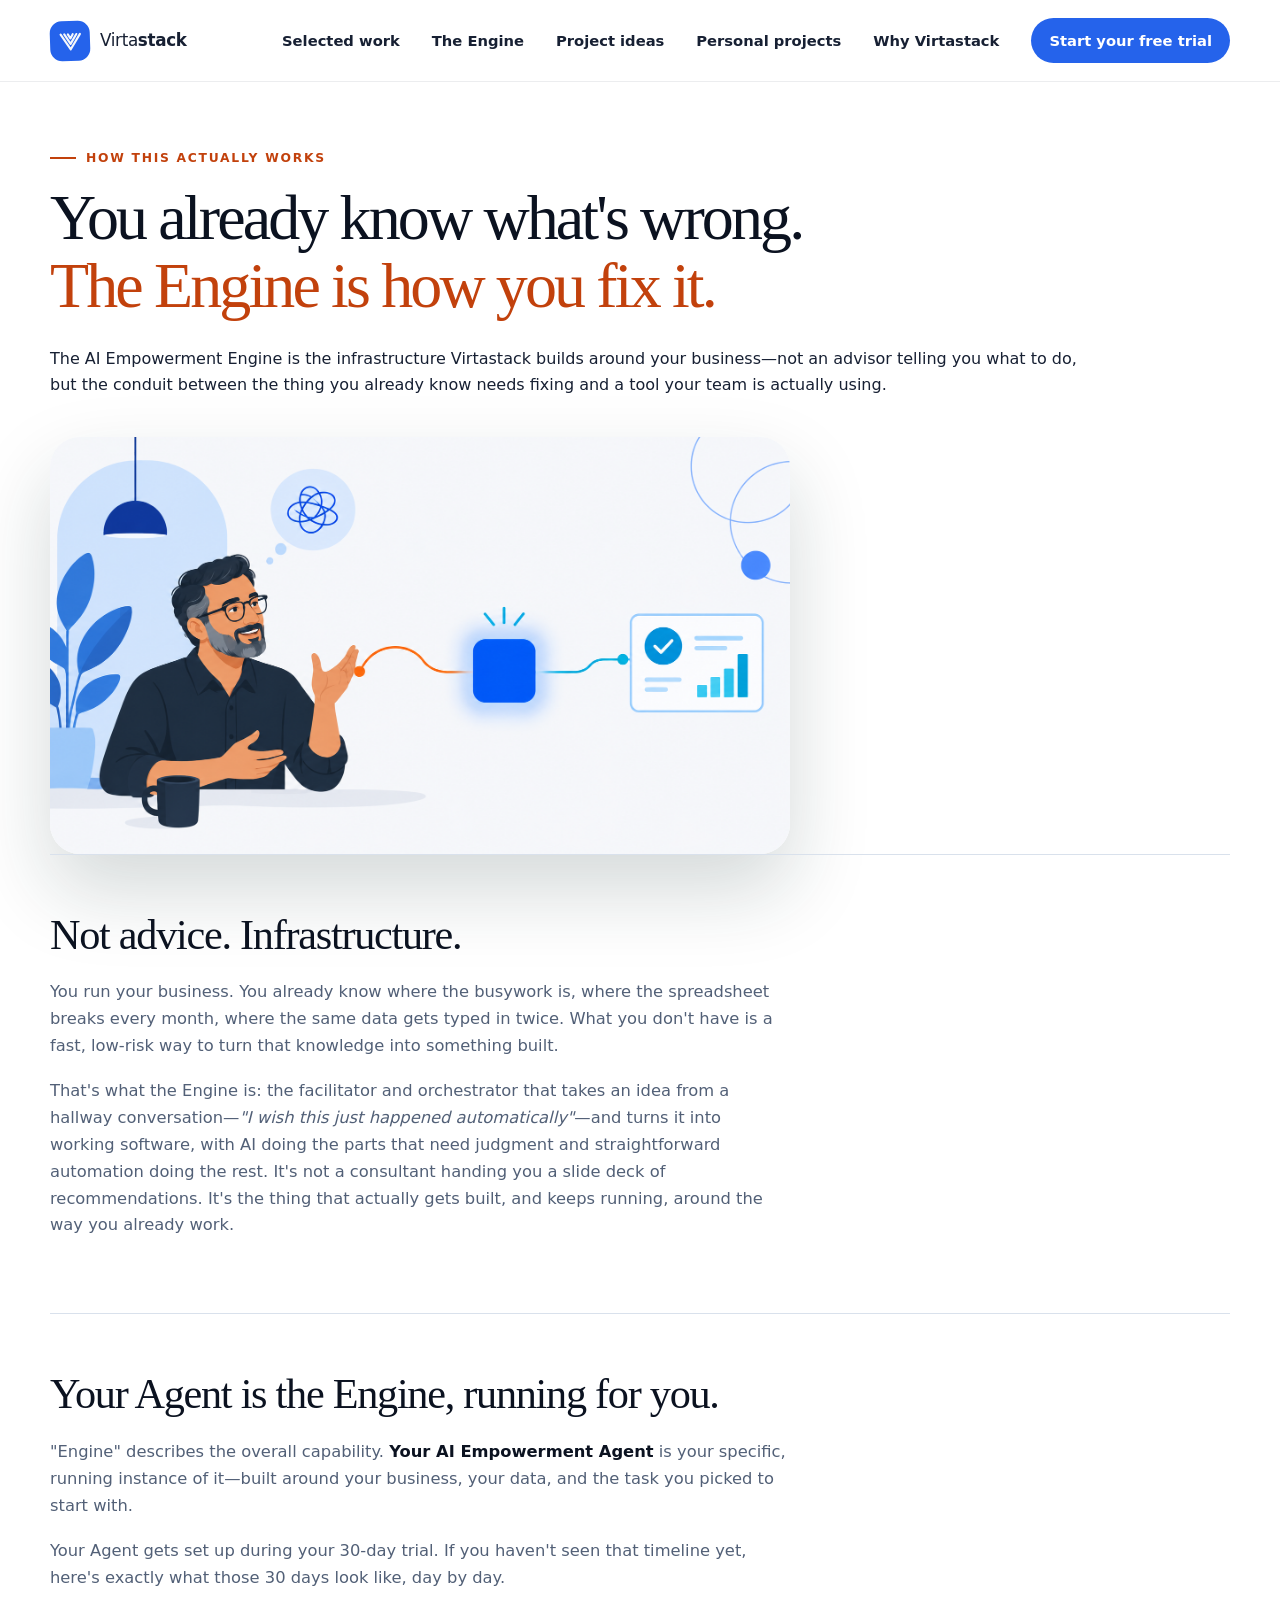
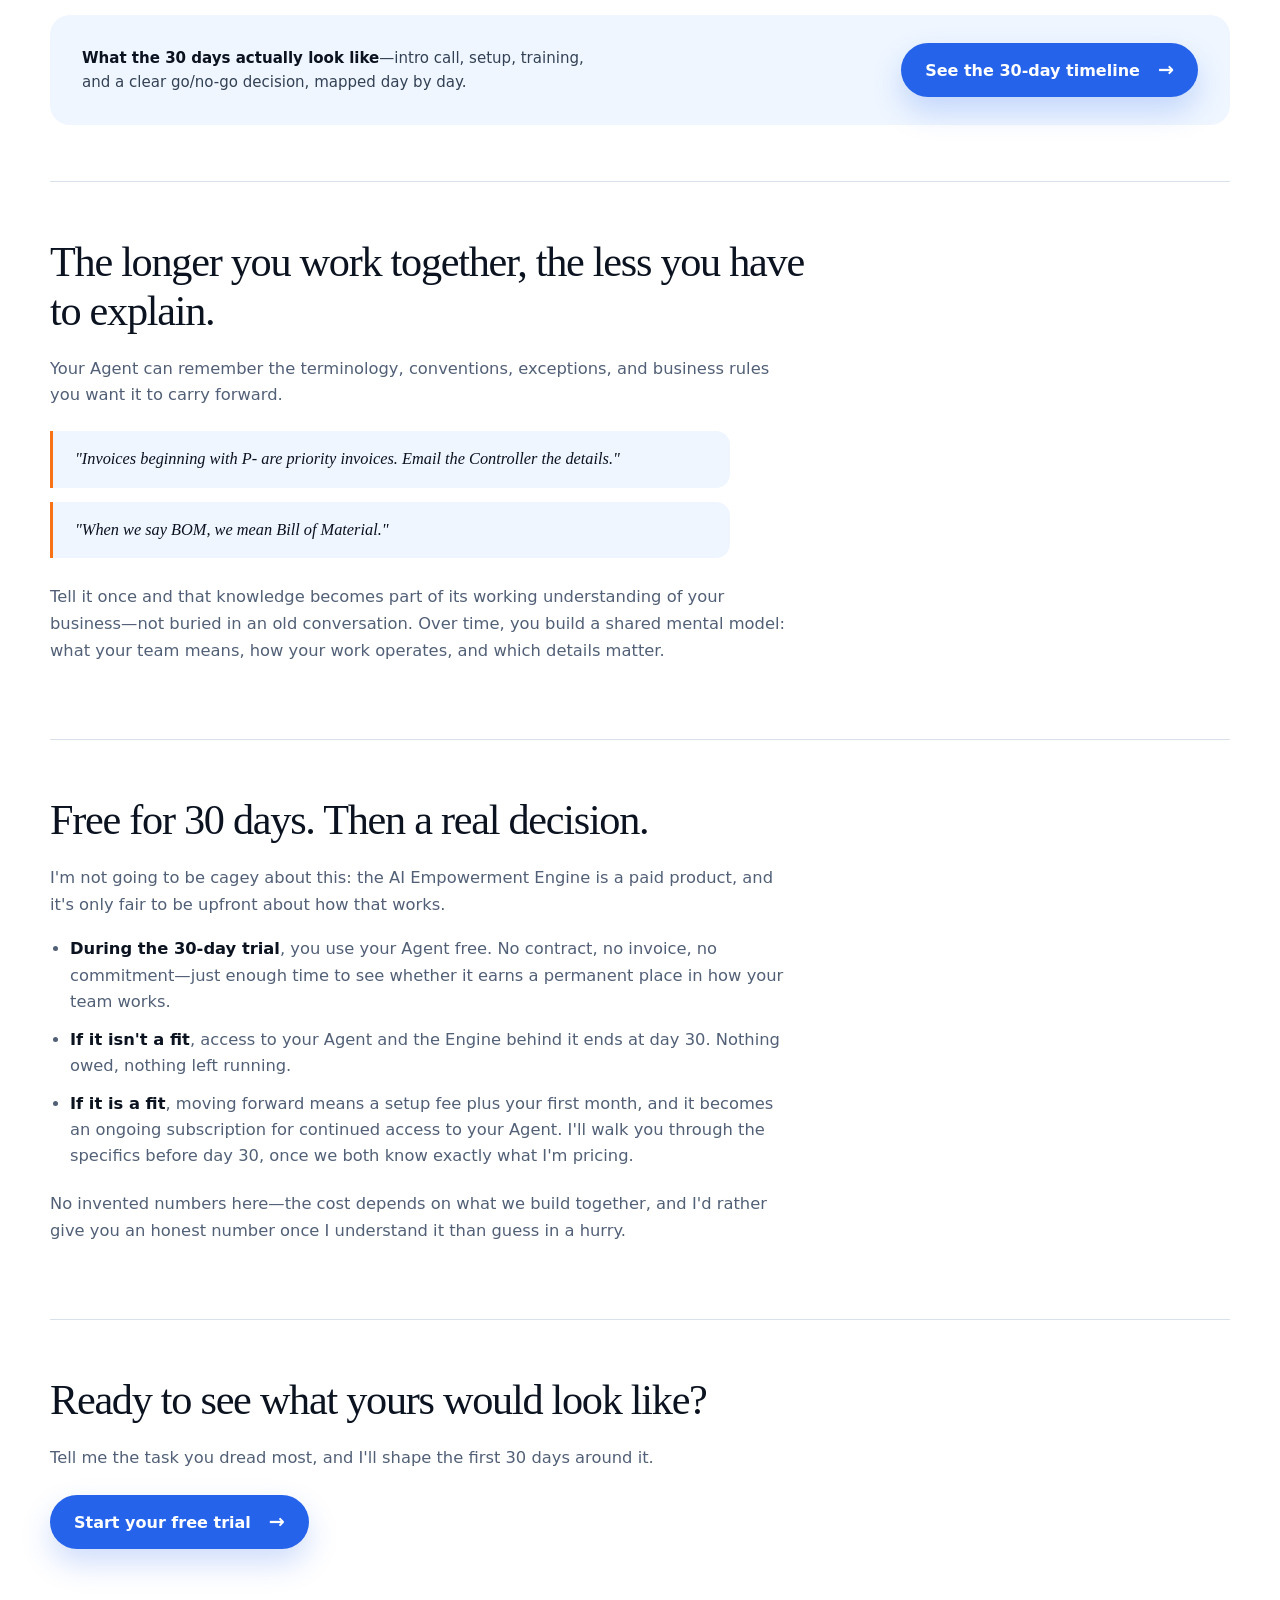
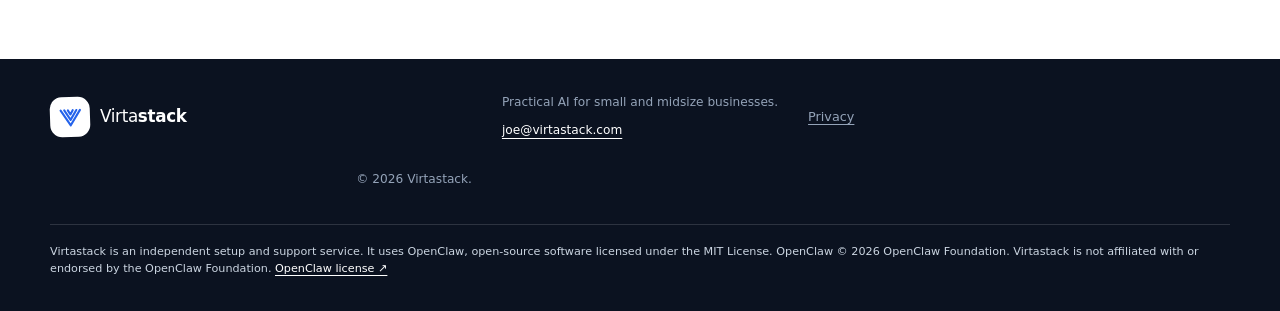
==== commit b730170c: "Recolor brand illustrations for Virtastack" ====
--- a/empowerment-engine.html
+++ b/empowerment-engine.html
@@ -63,7 +63,7 @@
 <div class="engine-intro"><p class="eyebrow"><span></span> How this actually works</p>
 <h1>You already know what's wrong.<br /><em>The Engine is how you fix it.</em></h1>
 <p>The AI Empowerment Engine is the infrastructure Virtastack builds around your business—not an advisor telling you what to do, but the conduit between the thing you already know needs fixing and a tool your team is actually using.</p>
-<div class="engine-hero-art"><img src="empowerment-engine-hero.jpg" width="1200" height="675" alt="A person mid-conversation, an already-understood problem shown as a small tangled icon above their head, connected by a line to a deep green Engine node, which connects onward to a finished dashboard with a checkmark and rising bars." /></div>
+<div class="engine-hero-art"><img src="empowerment-engine-hero-systems-blue.png" width="1672" height="941" alt="A person mid-conversation, an already-understood problem shown as a small tangled icon above their head, connected by a line to a cobalt Engine node, which connects onward to a finished dashboard with a checkmark and rising bars." /></div>
 </div>
 
 <section class="engine-section" aria-labelledby="what-heading">
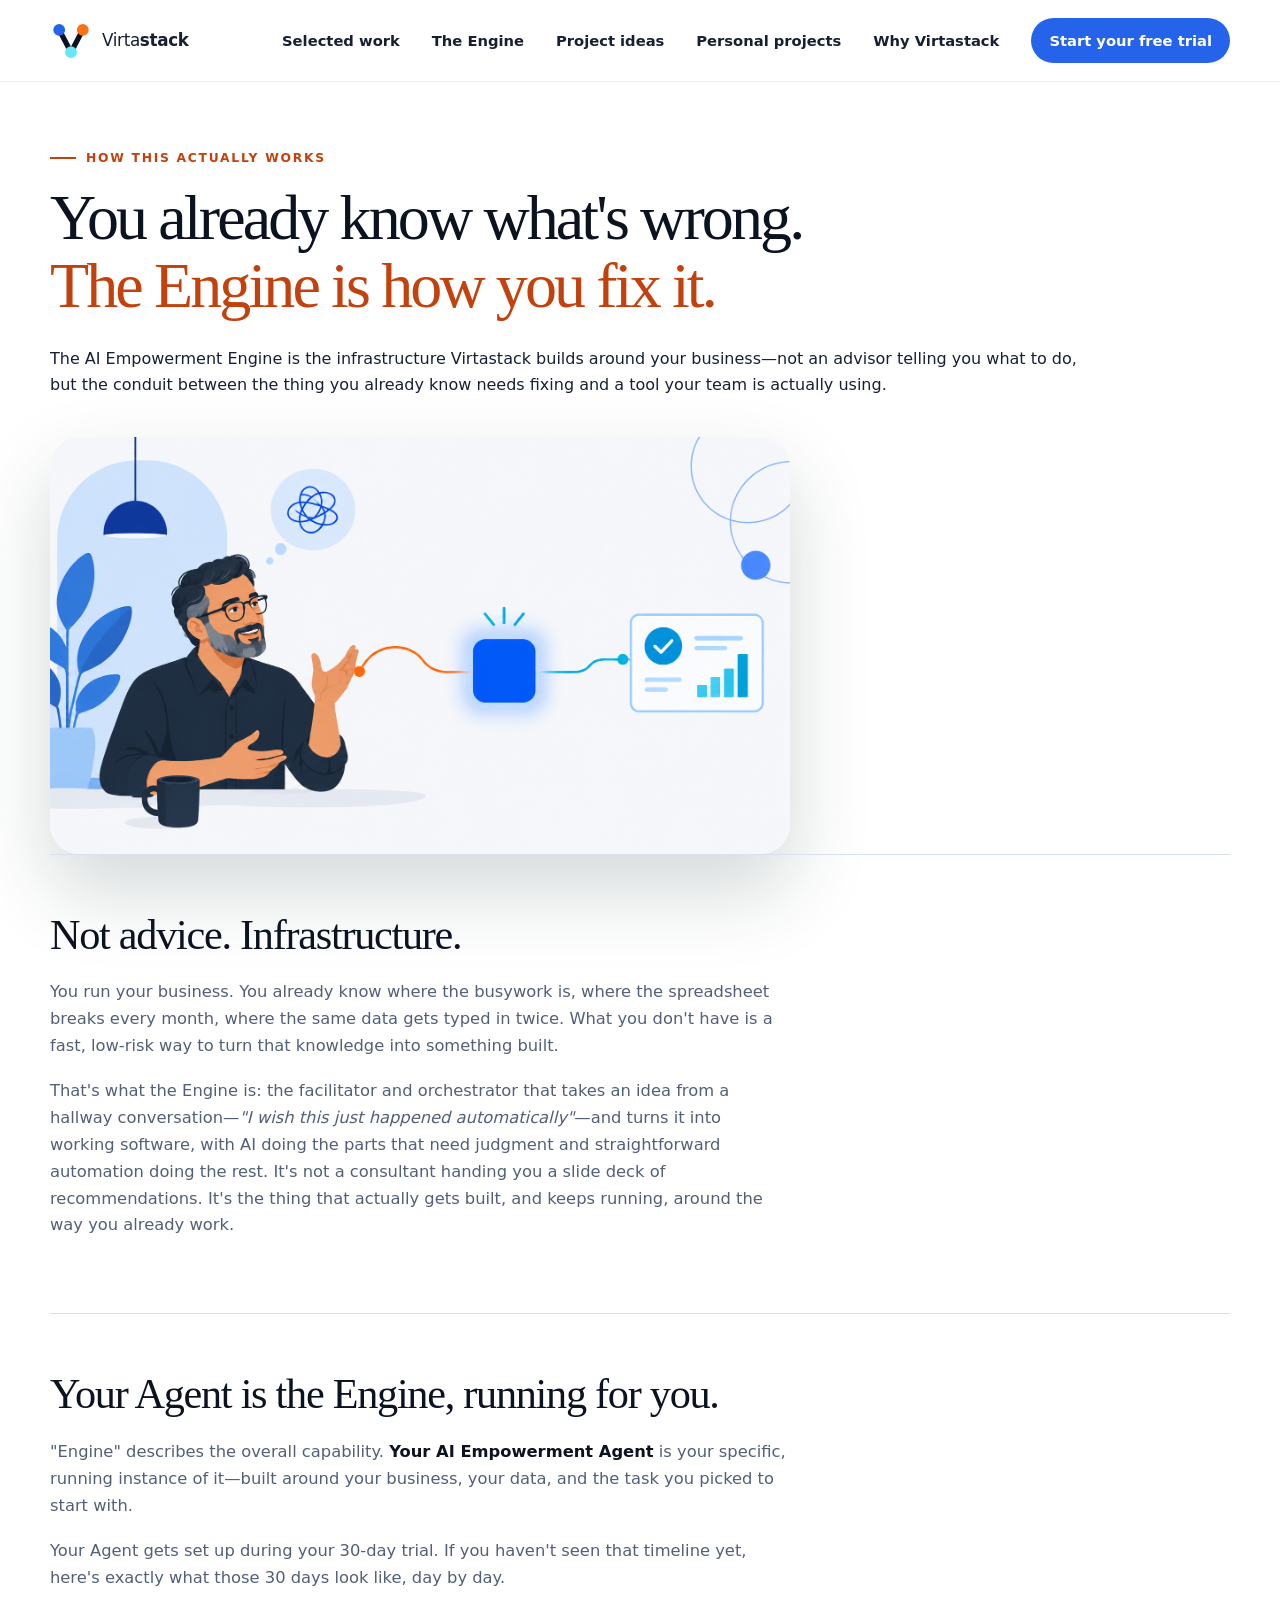
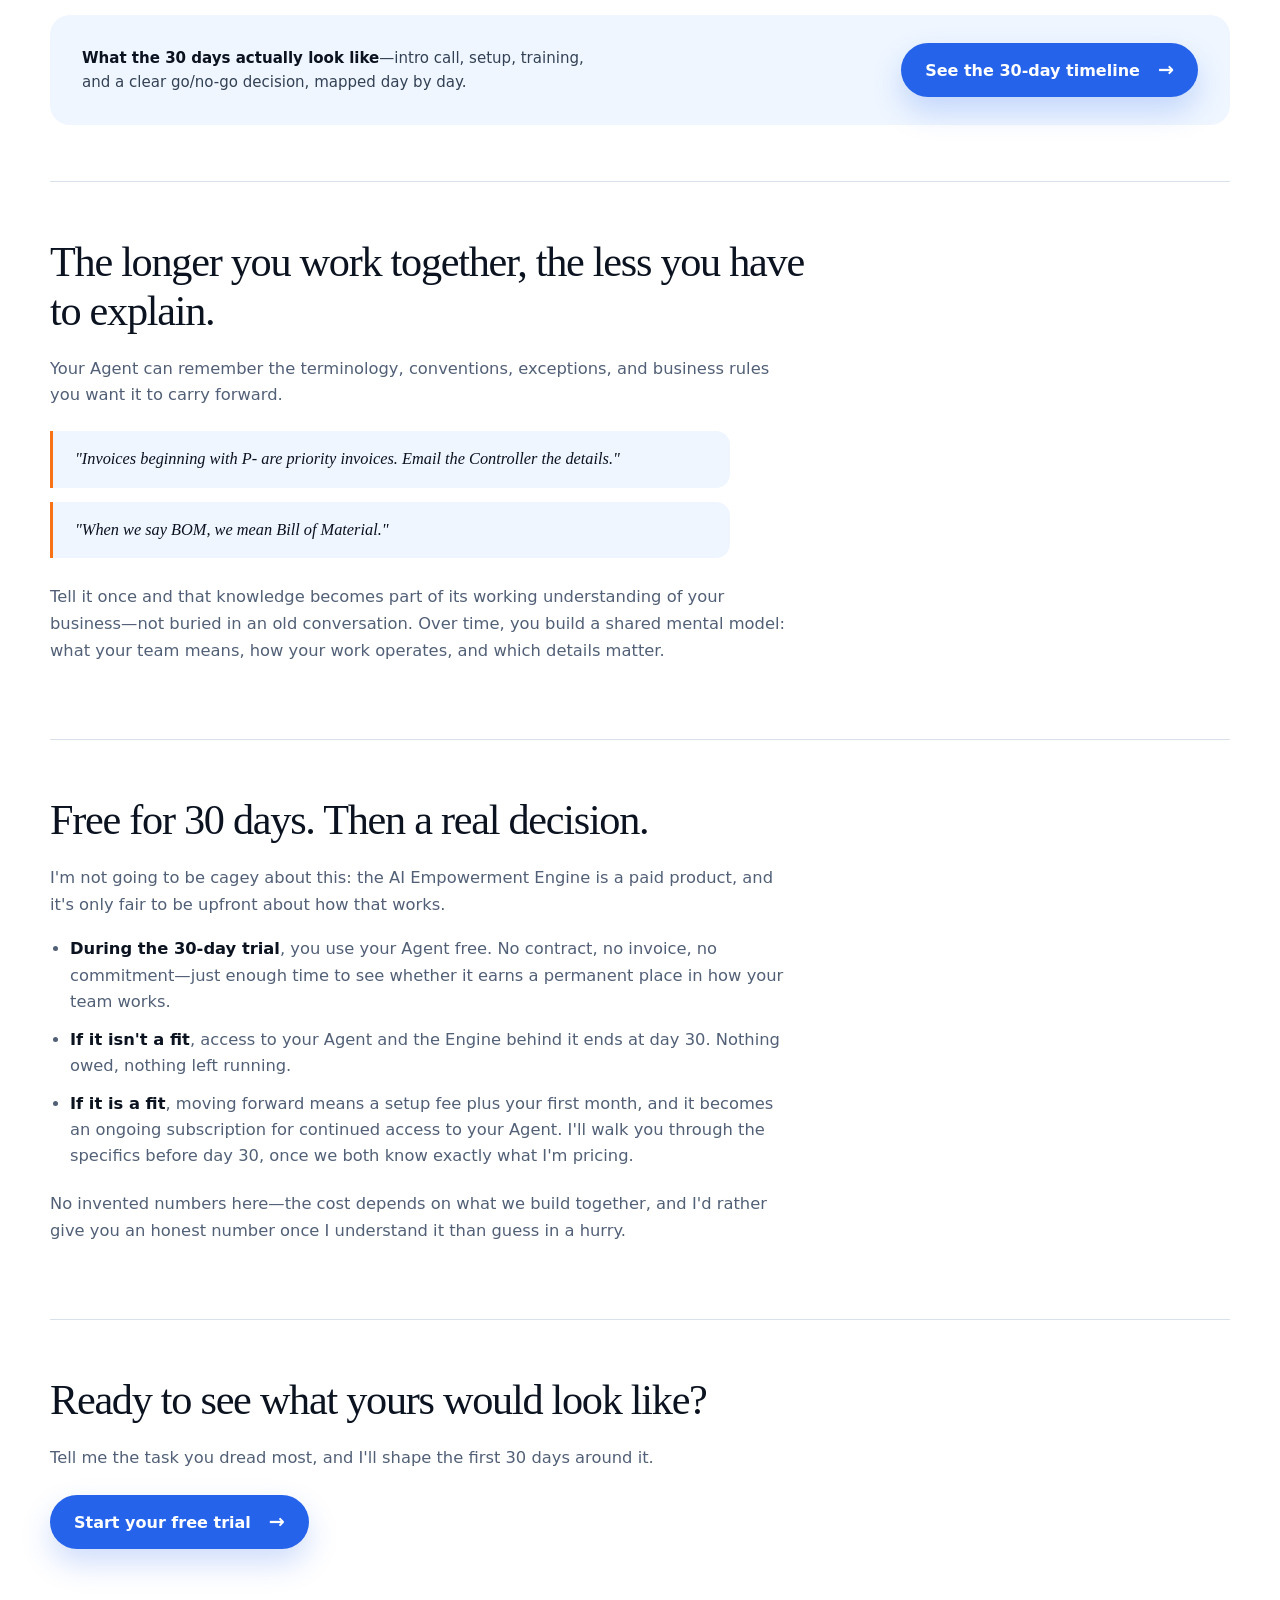
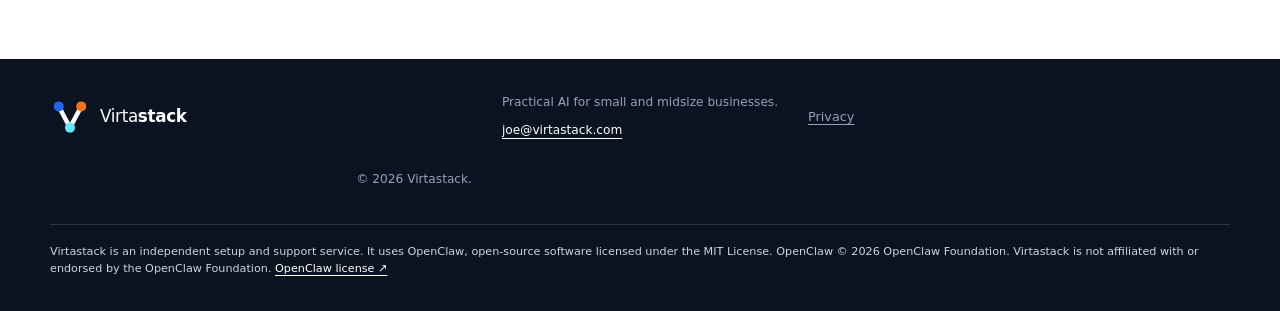
==== commit 1843b8c1: "Deploy Virtastack Signal V identity" ====
--- a/empowerment-engine.html
+++ b/empowerment-engine.html
@@ -1,7 +1,8 @@
 <!doctype html>
 <html lang="en"><head><meta charset="UTF-8" /><meta name="viewport" content="width=device-width, initial-scale=1" />
 <title>The AI Empowerment Engine | Virtastack</title><meta name="description" content="What the AI Empowerment Engine is, how your AI Empowerment Agent relates to it, and what actually happens after your 30-day trial." />
-<link rel="stylesheet" href="styles.css" /><script src="app.js" defer></script>
+<link rel="stylesheet" href="styles.css" />
+    <link rel="icon" href="assets/brand/virtastack-signal-v-tile.svg" type="image/svg+xml" /><script src="app.js" defer></script>
 <style>
 .engine-page{padding-block:70px 100px}
 .engine-intro{max-width:1040px}
@@ -34,11 +35,7 @@
     <header class="site-header">
       <a class="brand" href="index.html#top" aria-label="Virtastack home">
         <span class="brand-mark" aria-hidden="true">
-          <svg viewBox="0 0 48 48" role="img">
-            <path d="M8 12l16 25 16-25" />
-            <path d="M14 12l10 16 10-16" />
-            <path d="M20 12l4 7 4-7" />
-          </svg>
+          <img src="assets/brand/virtastack-signal-v-mark.svg" alt="" />
         </span>
         <span class="brand-name"><strong>Virta</strong>stack</span>
       </a>
@@ -114,7 +111,7 @@
     <footer class="site-footer">
       <a class="brand brand-footer" href="index.html#top">
         <span class="brand-mark" aria-hidden="true">
-          <svg viewBox="0 0 48 48"><path d="M8 12l16 25 16-25"/><path d="M14 12l10 16 10-16"/><path d="M20 12l4 7 4-7"/></svg>
+          <img src="assets/brand/virtastack-signal-v-tile.svg" alt="" />
         </span>
         <span class="brand-name"><strong>Virta</strong>stack</span>
       </a>
--- a/styles.css
+++ b/styles.css
@@ -56,11 +56,9 @@
 }
 .brand { display: inline-flex; align-items: center; gap: 10px; color: var(--ink); }
 .brand-mark {
-  display: grid; place-items: center; width: 40px; height: 40px;
-  color: var(--cream); background: var(--forest); border-radius: 12px;
-  transform: rotate(-2deg);
-}
-.brand-mark svg { width: 29px; fill: none; stroke: currentColor; stroke-width: 3.5; stroke-linecap: round; stroke-linejoin: round; }
+  display: grid; place-items: center; width: 42px; height: 42px;
+}
+.brand-mark img { display: block; width: 100%; height: 100%; }
 .brand-name { font-size: 1.05rem; font-weight: 800; letter-spacing: -.02em; }
 .brand-name strong { font-weight: 500; }
 .site-nav { display: flex; align-items: center; gap: 32px; font-size: .92rem; font-weight: 650; }
@@ -274,7 +272,7 @@
 
 .site-footer { display: grid; grid-template-columns: 1fr auto 1fr; align-items: center; gap: 30px; padding: 34px max(24px, calc((100vw - 1180px) / 2)); color: #94a3b8; background: var(--ink-deep); font-size: .76rem; }
 .brand-footer { color: white; }
-.brand-footer .brand-mark { color: var(--forest); background: white; }
+.brand-footer .brand-mark { width: 40px; height: 40px; }
 .site-footer p { margin: 0; }
 .copyright { text-align: right; }
 .footer-legal {
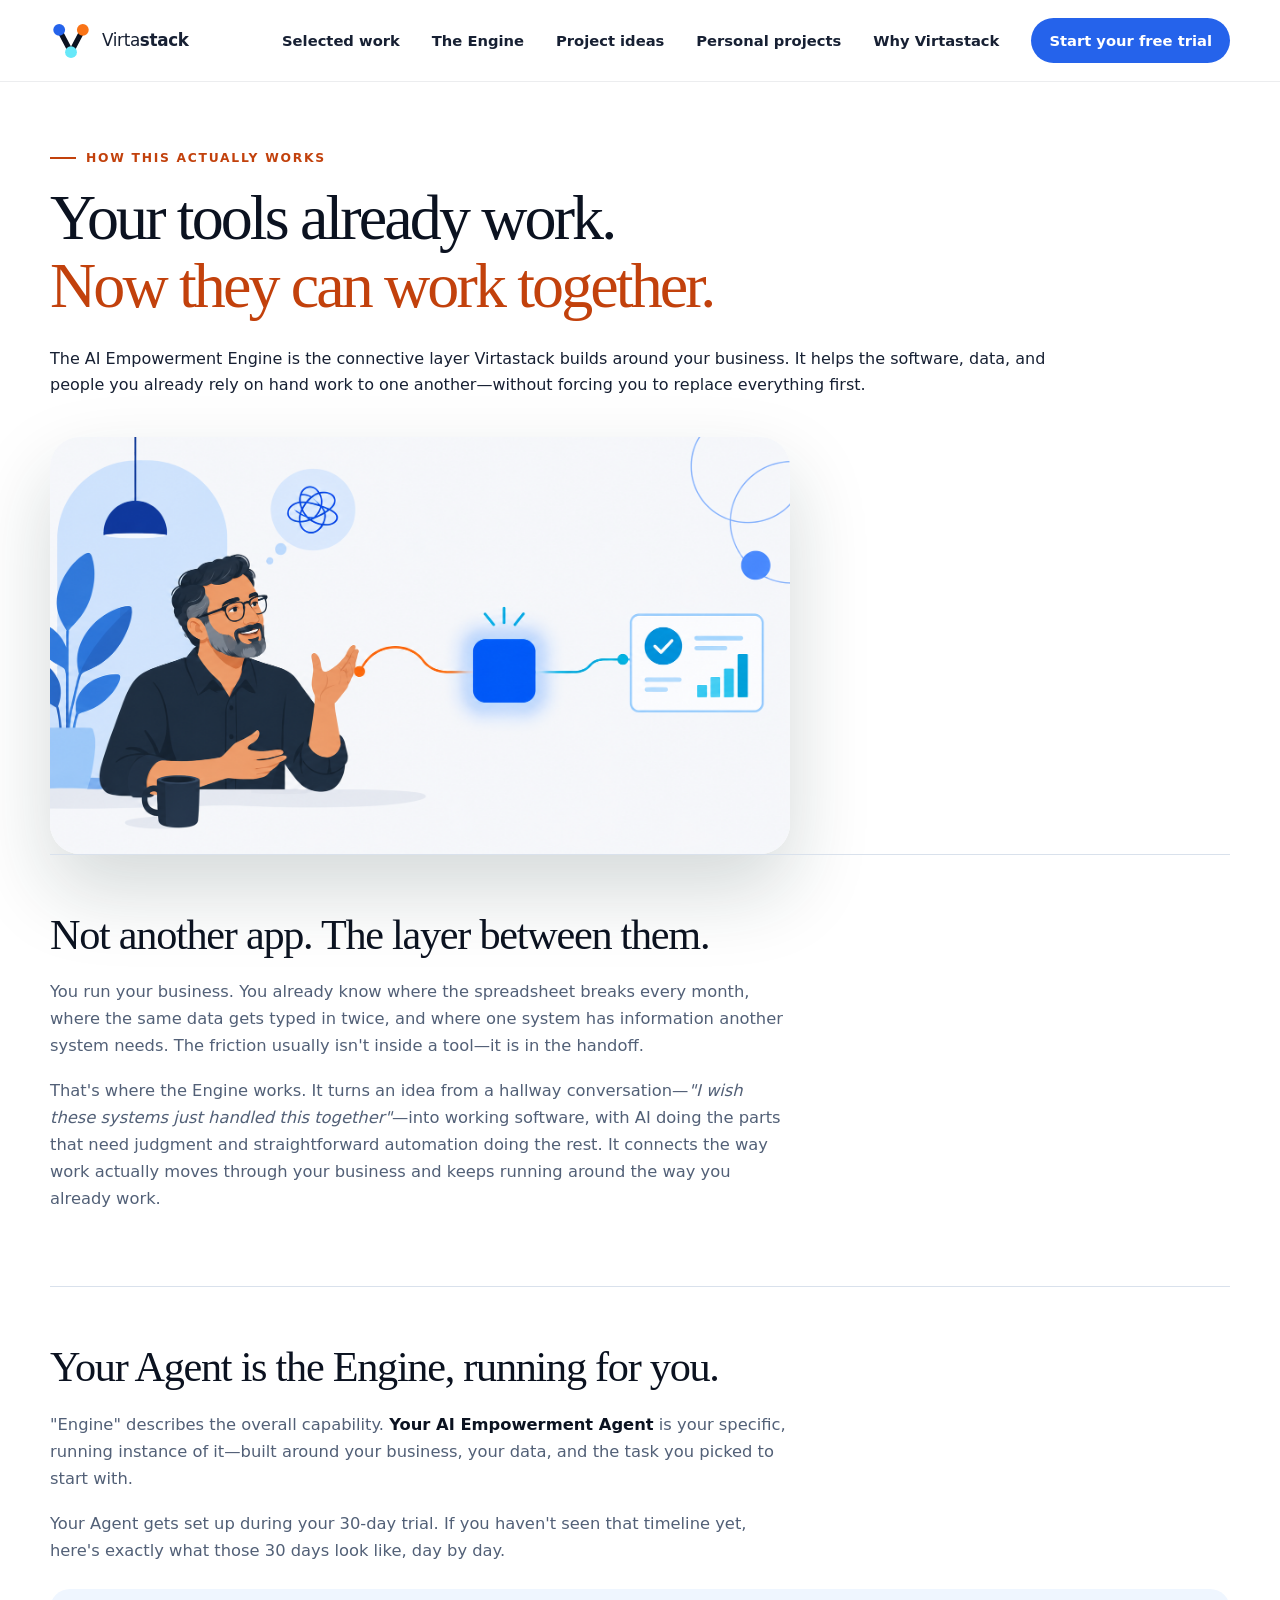
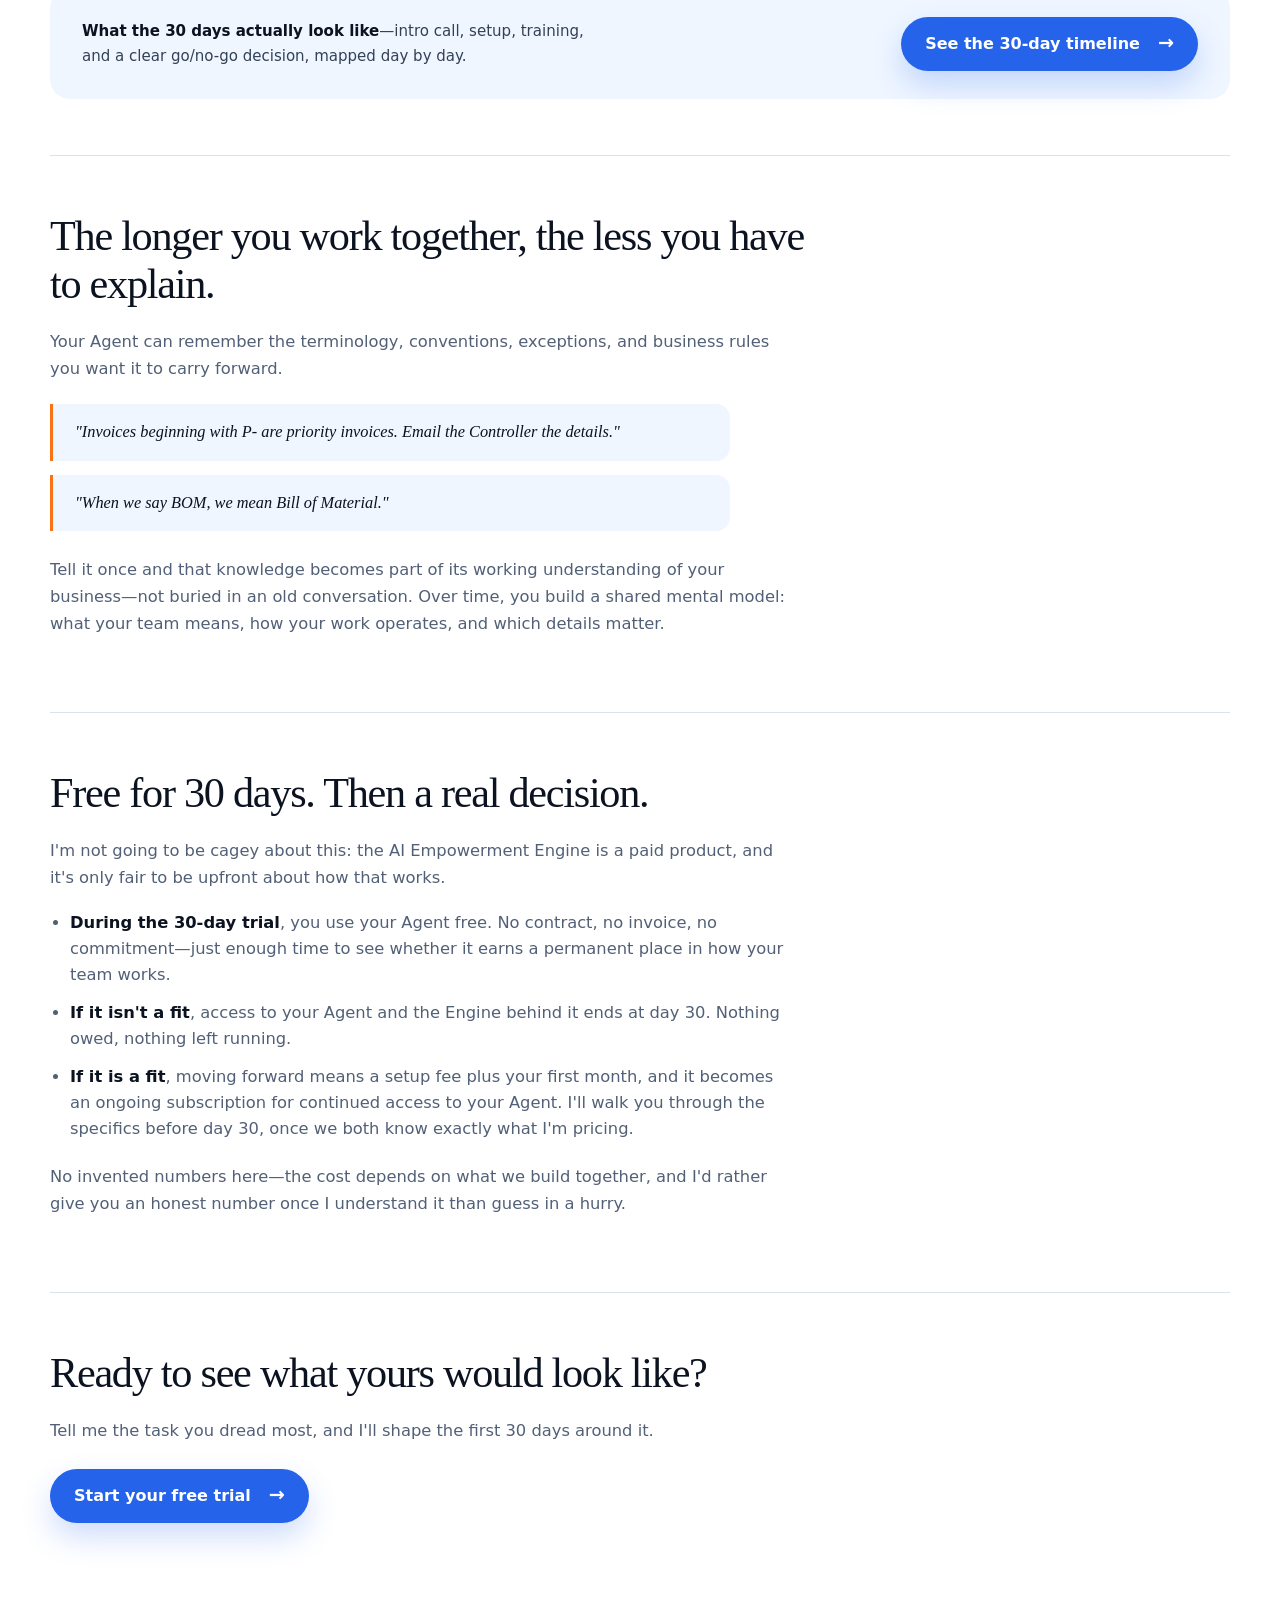
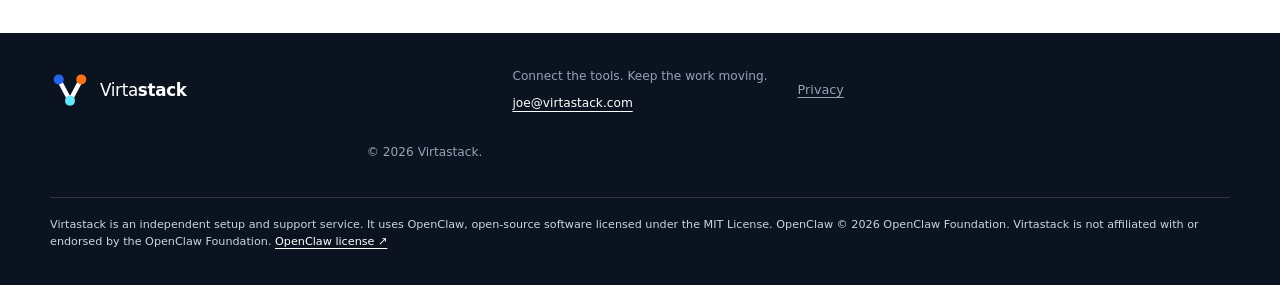
==== commit 844c16f7: "Sharpen Virtastack connected-systems positioning" ====
--- a/empowerment-engine.html
+++ b/empowerment-engine.html
@@ -1,6 +1,6 @@
 <!doctype html>
 <html lang="en"><head><meta charset="UTF-8" /><meta name="viewport" content="width=device-width, initial-scale=1" />
-<title>The AI Empowerment Engine | Virtastack</title><meta name="description" content="What the AI Empowerment Engine is, how your AI Empowerment Agent relates to it, and what actually happens after your 30-day trial." />
+<title>The AI Empowerment Engine | Virtastack</title><meta name="description" content="The AI Empowerment Engine connects the tools, data, people, and handoffs your business already relies on—without making you replace everything first." />
 <link rel="stylesheet" href="styles.css" />
     <link rel="icon" href="assets/brand/virtastack-signal-v-tile.svg" type="image/svg+xml" /><script src="app.js" defer></script>
 <style>
@@ -58,15 +58,15 @@
 <main id="main" class="section-shell engine-page">
 
 <div class="engine-intro"><p class="eyebrow"><span></span> How this actually works</p>
-<h1>You already know what's wrong.<br /><em>The Engine is how you fix it.</em></h1>
-<p>The AI Empowerment Engine is the infrastructure Virtastack builds around your business—not an advisor telling you what to do, but the conduit between the thing you already know needs fixing and a tool your team is actually using.</p>
+<h1>Your tools already work.<br /><em>Now they can work together.</em></h1>
+<p>The AI Empowerment Engine is the connective layer Virtastack builds around your business. It helps the software, data, and people you already rely on hand work to one another—without forcing you to replace everything first.</p>
 <div class="engine-hero-art"><img src="empowerment-engine-hero-systems-blue.png" width="1672" height="941" alt="A person mid-conversation, an already-understood problem shown as a small tangled icon above their head, connected by a line to a cobalt Engine node, which connects onward to a finished dashboard with a checkmark and rising bars." /></div>
 </div>
 
 <section class="engine-section" aria-labelledby="what-heading">
-<h2 id="what-heading">Not advice. Infrastructure.</h2>
-<p>You run your business. You already know where the busywork is, where the spreadsheet breaks every month, where the same data gets typed in twice. What you don't have is a fast, low-risk way to turn that knowledge into something built.</p>
-<p>That's what the Engine is: the facilitator and orchestrator that takes an idea from a hallway conversation—<em>"I wish this just happened automatically"</em>—and turns it into working software, with AI doing the parts that need judgment and straightforward automation doing the rest. It's not a consultant handing you a slide deck of recommendations. It's the thing that actually gets built, and keeps running, around the way you already work.</p>
+<h2 id="what-heading">Not another app. The layer between them.</h2>
+<p>You run your business. You already know where the spreadsheet breaks every month, where the same data gets typed in twice, and where one system has information another system needs. The friction usually isn't inside a tool—it is in the handoff.</p>
+<p>That's where the Engine works. It turns an idea from a hallway conversation—<em>"I wish these systems just handled this together"</em>—into working software, with AI doing the parts that need judgment and straightforward automation doing the rest. It connects the way work actually moves through your business and keeps running around the way you already work.</p>
 </section>
 
 <section class="engine-section" aria-labelledby="agent-heading">
@@ -115,7 +115,7 @@
         </span>
         <span class="brand-name"><strong>Virta</strong>stack</span>
       </a>
-      <div class="footer-contact"><p>Practical AI for small and midsize businesses.</p><a href="mailto:joe@virtastack.com">joe@virtastack.com</a></div>
+      <div class="footer-contact"><p>Connect the tools. Keep the work moving.</p><a href="mailto:joe@virtastack.com">joe@virtastack.com</a></div>
       <div class="privacy-links"><a href="privacy.html">Privacy</a><button type="button" data-analytics-settings hidden>Analytics preferences</button></div>
       <p class="copyright">© <span id="year"></span> Virtastack.</p>
       <p class="footer-legal">Virtastack is an independent setup and support service. It uses OpenClaw, open-source software licensed under the MIT License. OpenClaw © 2026 OpenClaw Foundation. Virtastack is not affiliated with or endorsed by the OpenClaw Foundation. <a href="https://github.com/openclaw/openclaw/blob/main/LICENSE" target="_blank" rel="noopener noreferrer">OpenClaw license <span aria-hidden="true">↗</span></a></p>
--- a/styles.css
+++ b/styles.css
@@ -88,6 +88,7 @@
   font-weight: 500; letter-spacing: -.055em; line-height: .98;
 }
 .hero h1 { font-size: clamp(3.7rem, 6.3vw, 6rem); }
+.hero-title-line { display: inline; }
 .hero h1 em { color: var(--coral); font-weight: 500; }
 .hero-lede { max-width: 610px; margin: 32px 0 34px; color: #526077; font-size: clamp(1.08rem, 2vw, 1.28rem); line-height: 1.7; }
 .hero-lede p { margin: 0 0 16px; }
@@ -410,7 +411,8 @@
 @media (max-width: 680px) { .visual-glow { inset-inline: 0; } }
 @media (min-width: 981px) {
   .hero-copy { position: relative; z-index: 160; min-width: 0; }
-  .hero h1 { width: max-content; white-space: nowrap; font-size: clamp(3.3rem, 4.7vw, 4.25rem); }
+  .hero h1 { width: max-content; font-size: clamp(3rem, 4vw, 3.85rem); }
+  .hero-title-line { display: block; white-space: nowrap; }
   .hero-title-break { display: none; }
 }
 
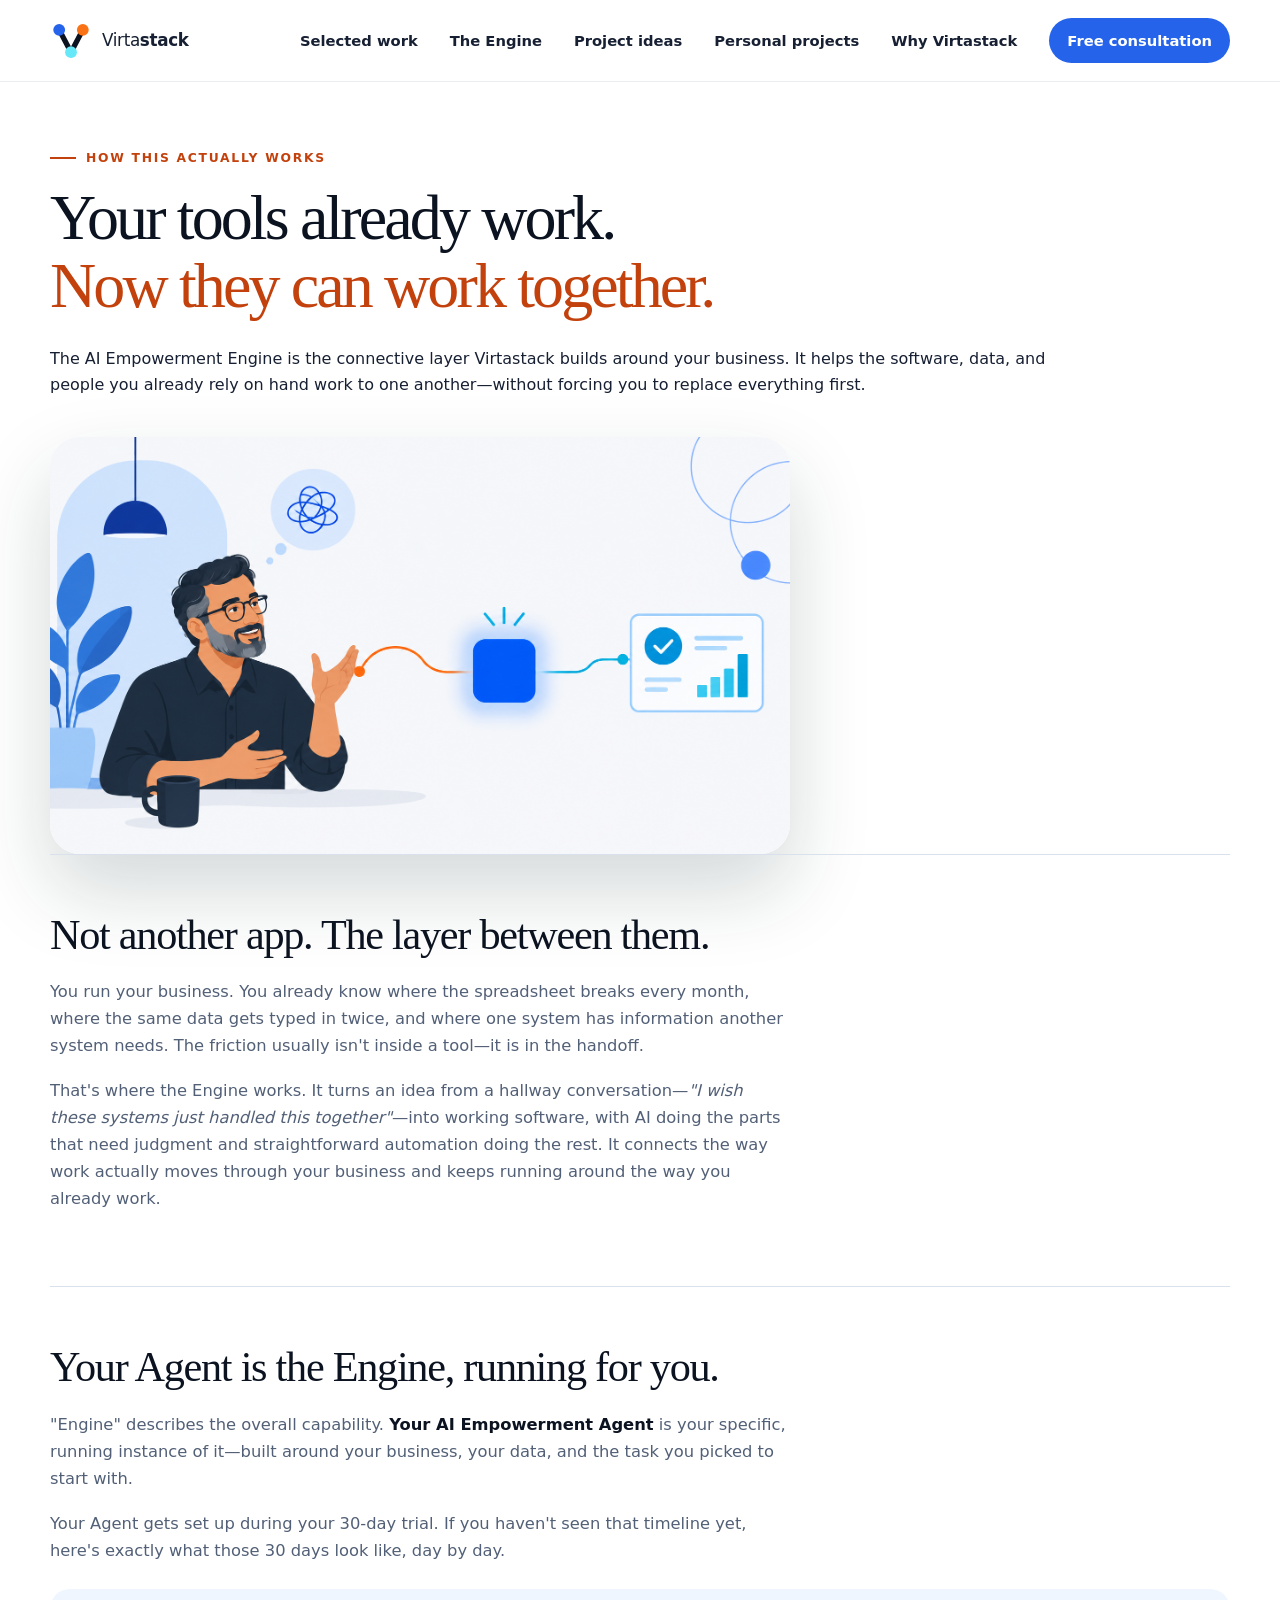
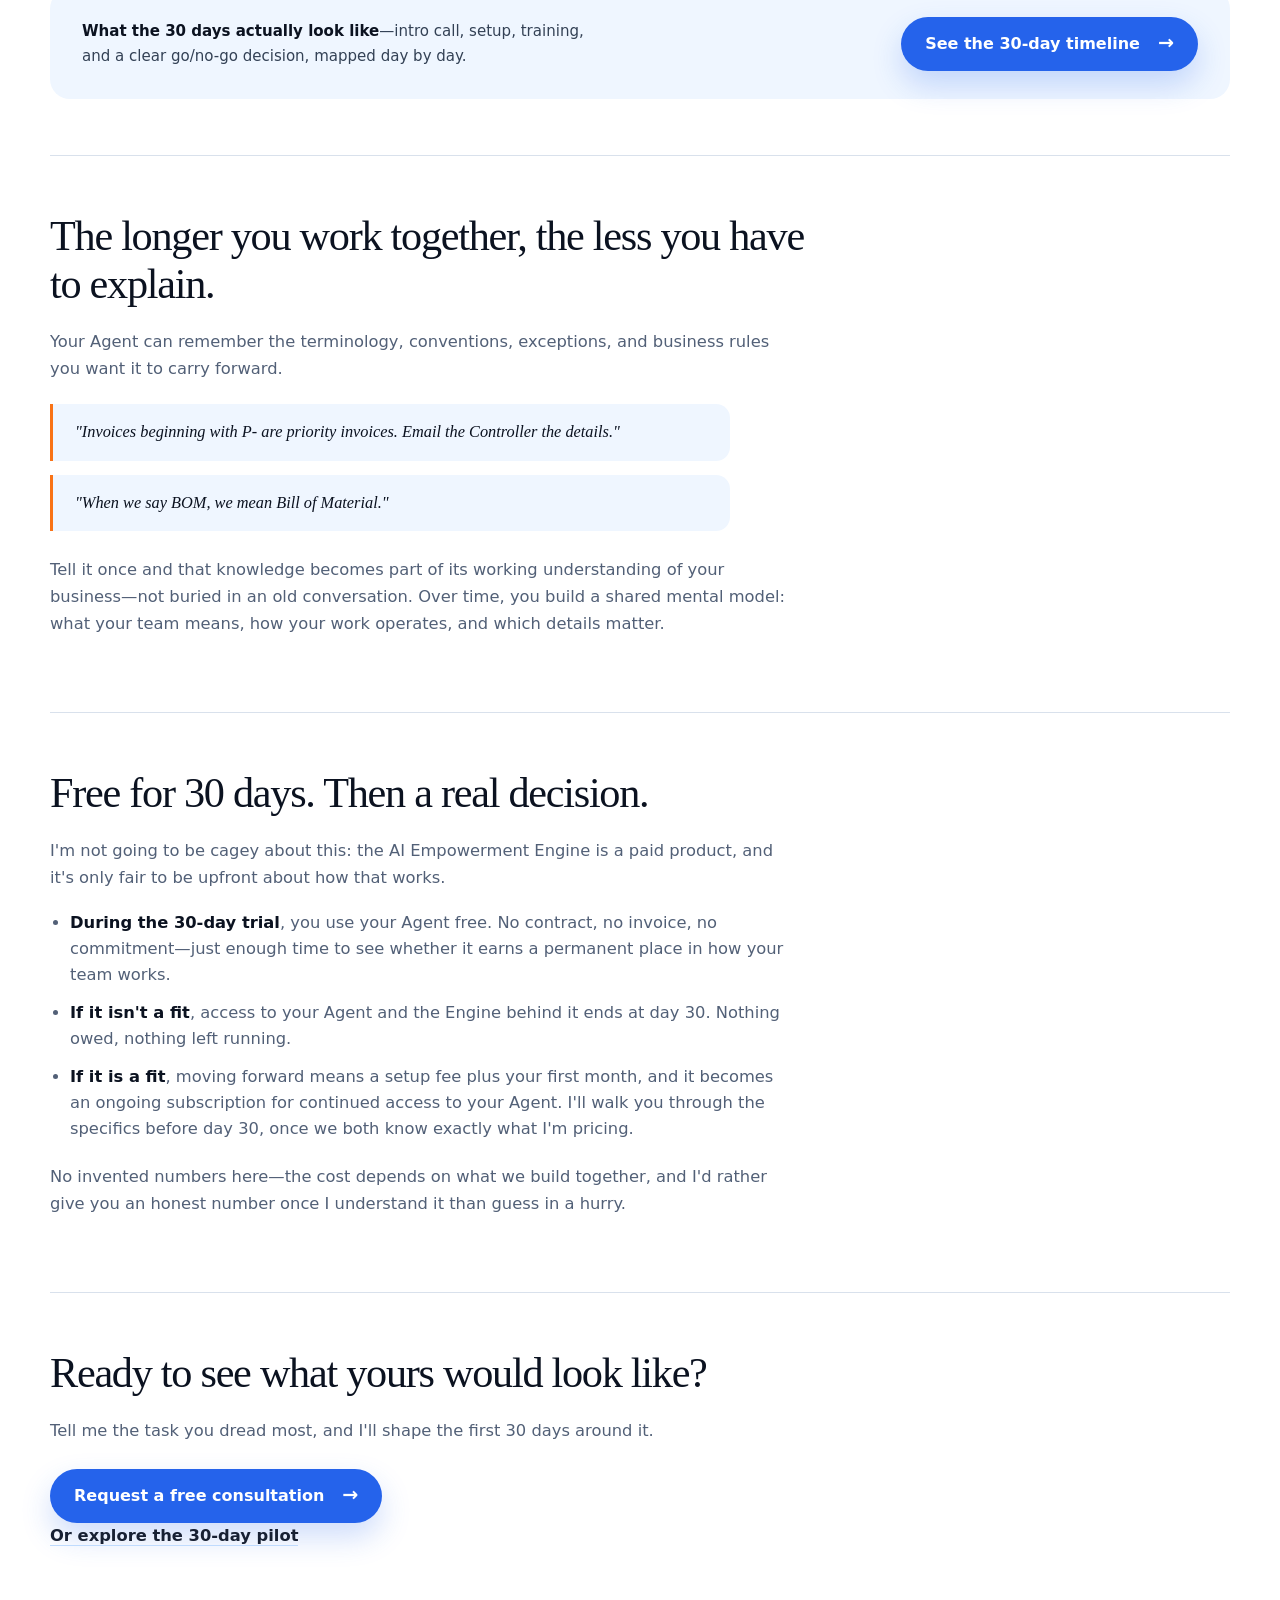
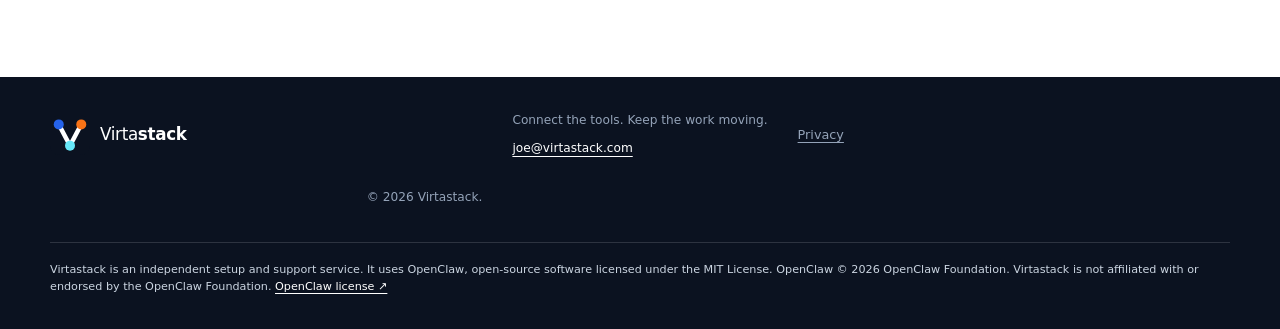
==== commit 0cd54029: "Add free consultation conversion path" ====
--- a/empowerment-engine.html
+++ b/empowerment-engine.html
@@ -51,7 +51,7 @@
         <a href="project-ideas.html">Project ideas</a>
         <a href="personal-projects.html">Personal projects</a>
         <a href="index.html#about">Why Virtastack</a>
-        <a class="nav-cta" href="get-started.html#fork">Start your free trial</a>
+        <a class="nav-cta" href="get-started.html#consultation">Free consultation</a>
       </nav>
     </header>
 
@@ -103,7 +103,8 @@
 <section class="engine-section engine-cta" aria-labelledby="cta-heading">
 <h2 id="cta-heading">Ready to see what yours would look like?</h2>
 <p>Tell me the task you dread most, and I'll shape the first 30 days around it.</p>
-<a class="button button-primary" href="get-started.html#fork">Start your free trial <span aria-hidden="true">→</span></a>
+<a class="button button-primary" href="get-started.html#consultation">Request a free consultation <span aria-hidden="true">→</span></a>
+<p><a class="text-link" href="get-started.html#fork">Or explore the 30-day pilot</a></p>
 </section>
 
 </main>
--- a/styles.css
+++ b/styles.css
@@ -376,6 +376,28 @@
 .engagement-card h2 { font: 500 clamp(2rem, 4vw, 3.2rem)/1.08 Georgia, serif; letter-spacing: -.04em; max-width: 820px; margin: 0 0 24px; }
 .engagement-card > p:not(.eyebrow) { max-width: 780px; color: #526077; }
 .engagement-card .button { margin-top: 12px; }
+.engagement-actions { display: flex; align-items: center; flex-wrap: wrap; gap: 18px 24px; margin-top: 10px; }
+.engagement-actions .button { margin-top: 0; }
+.services-section { padding-top: 105px; }
+.service-grid { display: grid; grid-template-columns: repeat(2, minmax(0, 1fr)); gap: 22px; }
+.service-card { display: flex; flex-direction: column; align-items: flex-start; min-height: 290px; padding: 34px; border: 1px solid var(--line); border-radius: 22px; background: white; }
+.service-number { color: var(--coral-dark); font-size: .7rem; font-weight: 800; letter-spacing: .12em; }
+.service-card h3 { margin: 20px 0 12px; font: 500 1.65rem/1.18 Georgia, serif; letter-spacing: -.03em; color: var(--ink-deep); }
+.service-card p { margin: 0 0 24px; color: #526077; }
+.service-card .text-link { margin-top: auto; }
+.fit-section { padding-block: 86px; color: white; background: var(--ink-deep); }
+.fit-layout { display: grid; grid-template-columns: minmax(0, .85fr) minmax(0, 1.15fr); gap: clamp(45px, 8vw, 110px); align-items: start; }
+.fit-layout h2 { max-width: 560px; margin: 0 0 18px; font: 500 clamp(2.1rem, 4vw, 3.4rem)/1.08 Georgia, serif; letter-spacing: -.04em; }
+.fit-layout > div:first-child > p:last-child { max-width: 540px; color: #cbd5e1; }
+.fit-intro { margin-top: 0; font-weight: 750; }
+.fit-list { display: grid; gap: 14px; margin: 0 0 30px; padding: 0; list-style: none; }
+.fit-list li { position: relative; padding-left: 30px; color: #e2e8f0; }
+.fit-list li::before { content: "✓"; position: absolute; left: 0; color: var(--coral); font-weight: 900; }
+.process-output { display: block; margin-top: 10px; color: var(--ink); font-size: .82rem; line-height: 1.55; }
+.process-cta { display: flex; justify-content: space-between; align-items: center; gap: 28px; margin-top: 42px; padding: 28px 32px; border: 1px solid var(--line); border-radius: 20px; background: var(--mint-pale); }
+.process-cta p { max-width: 650px; margin: 0; color: #526077; }
+.process-cta p strong { color: var(--ink-deep); }
+.process-cta .button { flex: none; }
 .brief-details { margin: 20px 0; font-size: .86rem; }
 .brief-details dt { color: var(--ink); font-weight: 800; margin-top: 16px; }
 .brief-details dd { margin: 4px 0 0; color: #526077; white-space: pre-wrap; overflow-wrap: anywhere; }
@@ -405,8 +427,8 @@
 .case-flow span { font-size: .88rem; color: #526077; margin-top: 8px; }
 .case-takeaway { padding-left: 22px; border-left: 3px solid var(--coral); font-weight: 650; max-width: 850px; }
 a:focus-visible, button:focus-visible { outline: 3px solid var(--coral-dark); outline-offset: 5px; }
-@media (max-width: 980px) { .work-grid { grid-template-columns: 1fr; } .case-flow { grid-template-columns: repeat(2, minmax(0, 1fr)); } }
-@media (max-width: 680px) { .case-columns, .case-flow { grid-template-columns: 1fr; gap: 18px; } .workflow-example { padding: 20px; } .selected-work-page { padding-top: 45px; } .work-card { padding: 28px; } .brief-actions .button { width: 100%; } .step-counter { flex-shrink: 0; } .engagement-card .button { height: auto; padding-block: 14px; text-align: center; } }
+@media (max-width: 980px) { .work-grid { grid-template-columns: 1fr; } .service-grid { grid-template-columns: 1fr; } .service-card { min-height: 0; } .fit-layout { grid-template-columns: 1fr; } .case-flow { grid-template-columns: repeat(2, minmax(0, 1fr)); } }
+@media (max-width: 680px) { .case-columns, .case-flow { grid-template-columns: 1fr; gap: 18px; } .workflow-example { padding: 20px; } .selected-work-page { padding-top: 45px; } .work-card, .service-card { padding: 28px; } .brief-actions .button { width: 100%; } .step-counter { flex-shrink: 0; } .engagement-card .button, .engagement-actions .button, .process-cta .button { width: 100%; height: auto; padding-block: 14px; text-align: center; } .process-cta { align-items: stretch; flex-direction: column; padding: 24px; } }
 @media (prefers-reduced-motion: reduce) { .will-reveal:not(.visible) { opacity: 1; transform: none; } }
 @media (max-width: 680px) { .visual-glow { inset-inline: 0; } }
 @media (min-width: 981px) {
